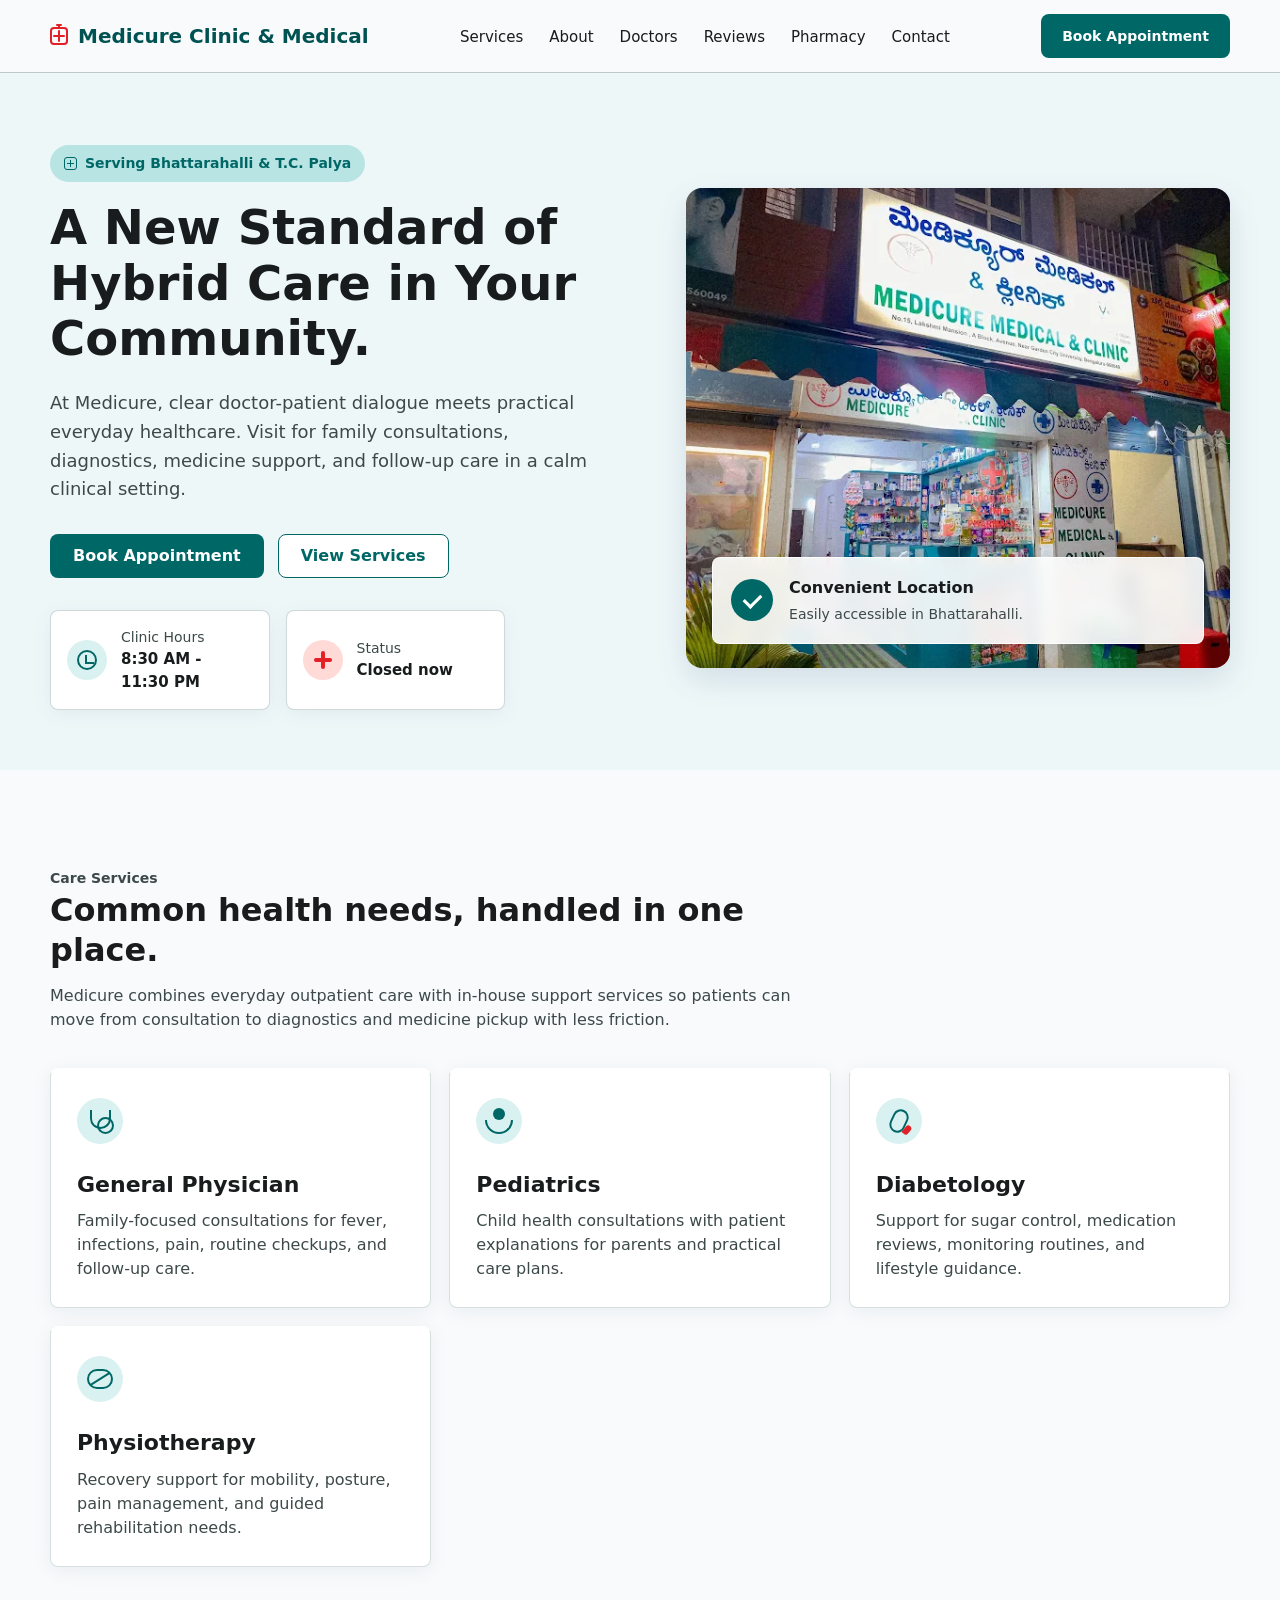
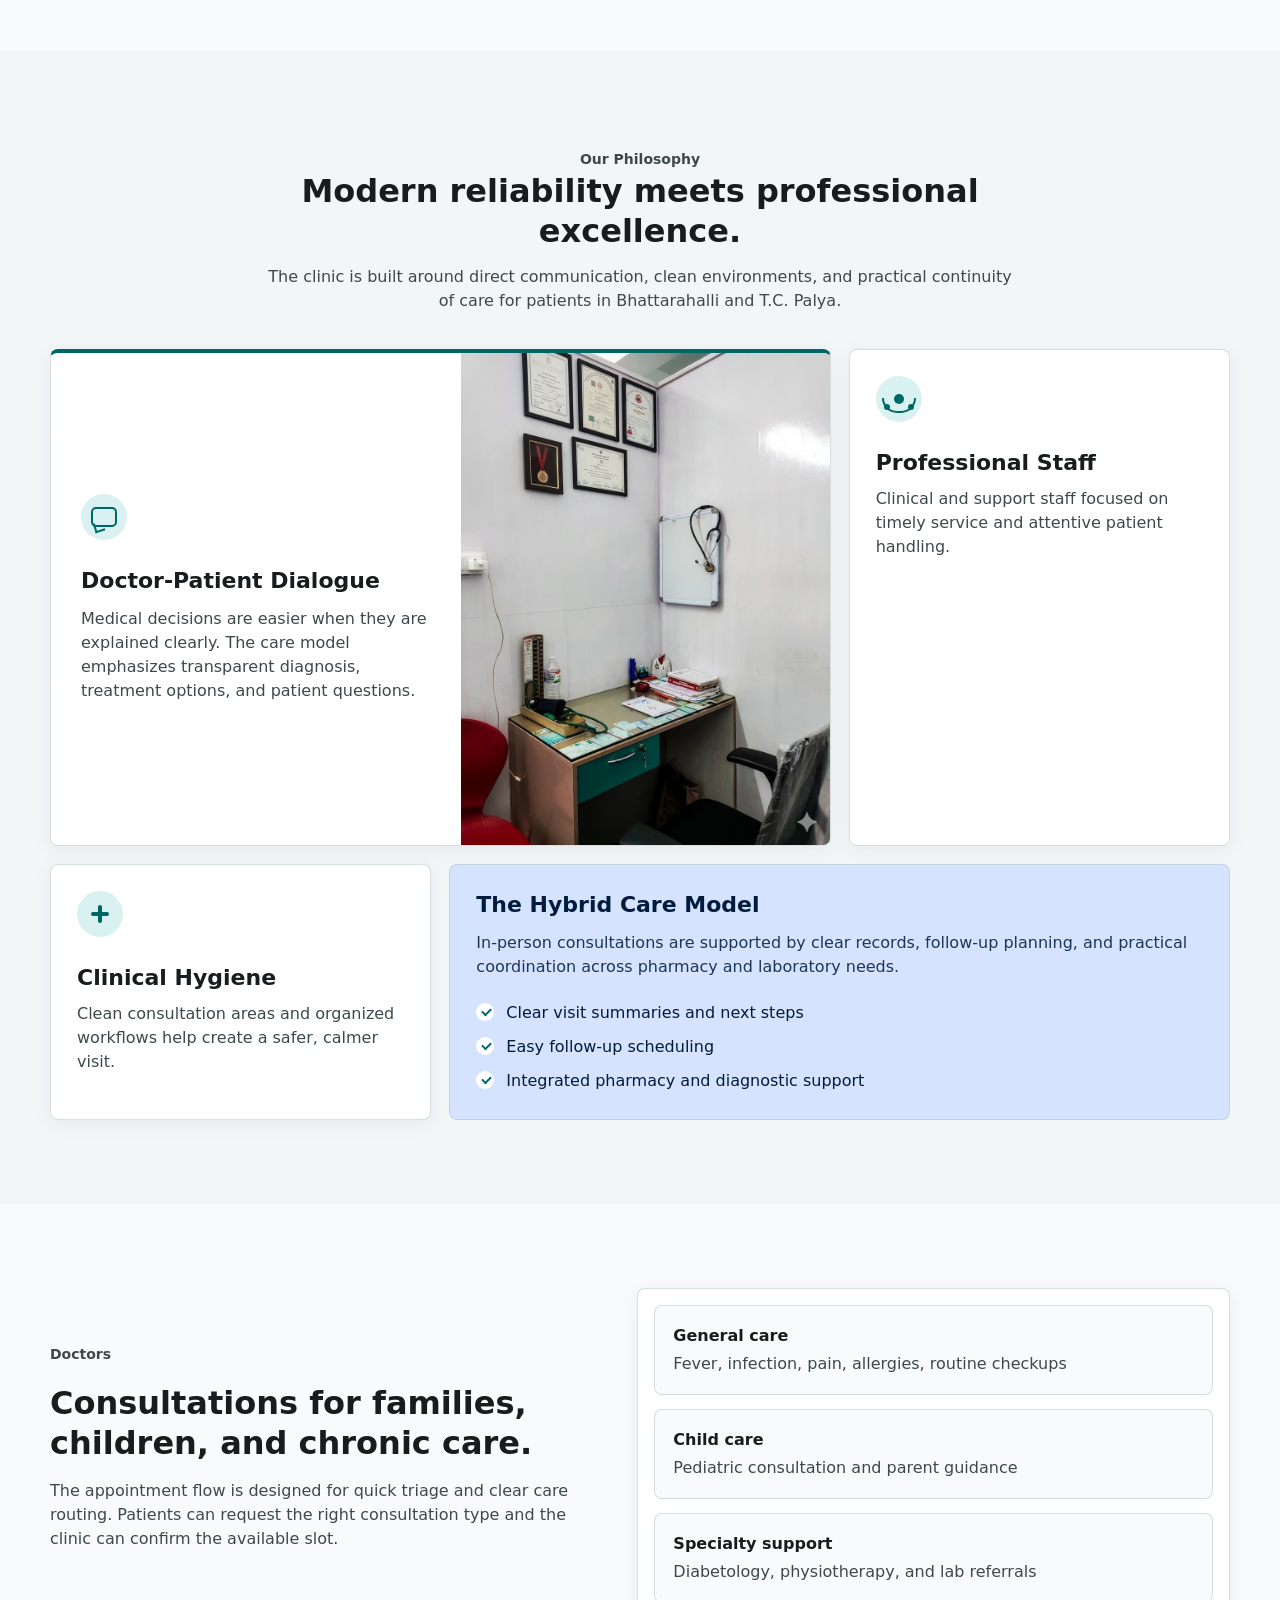
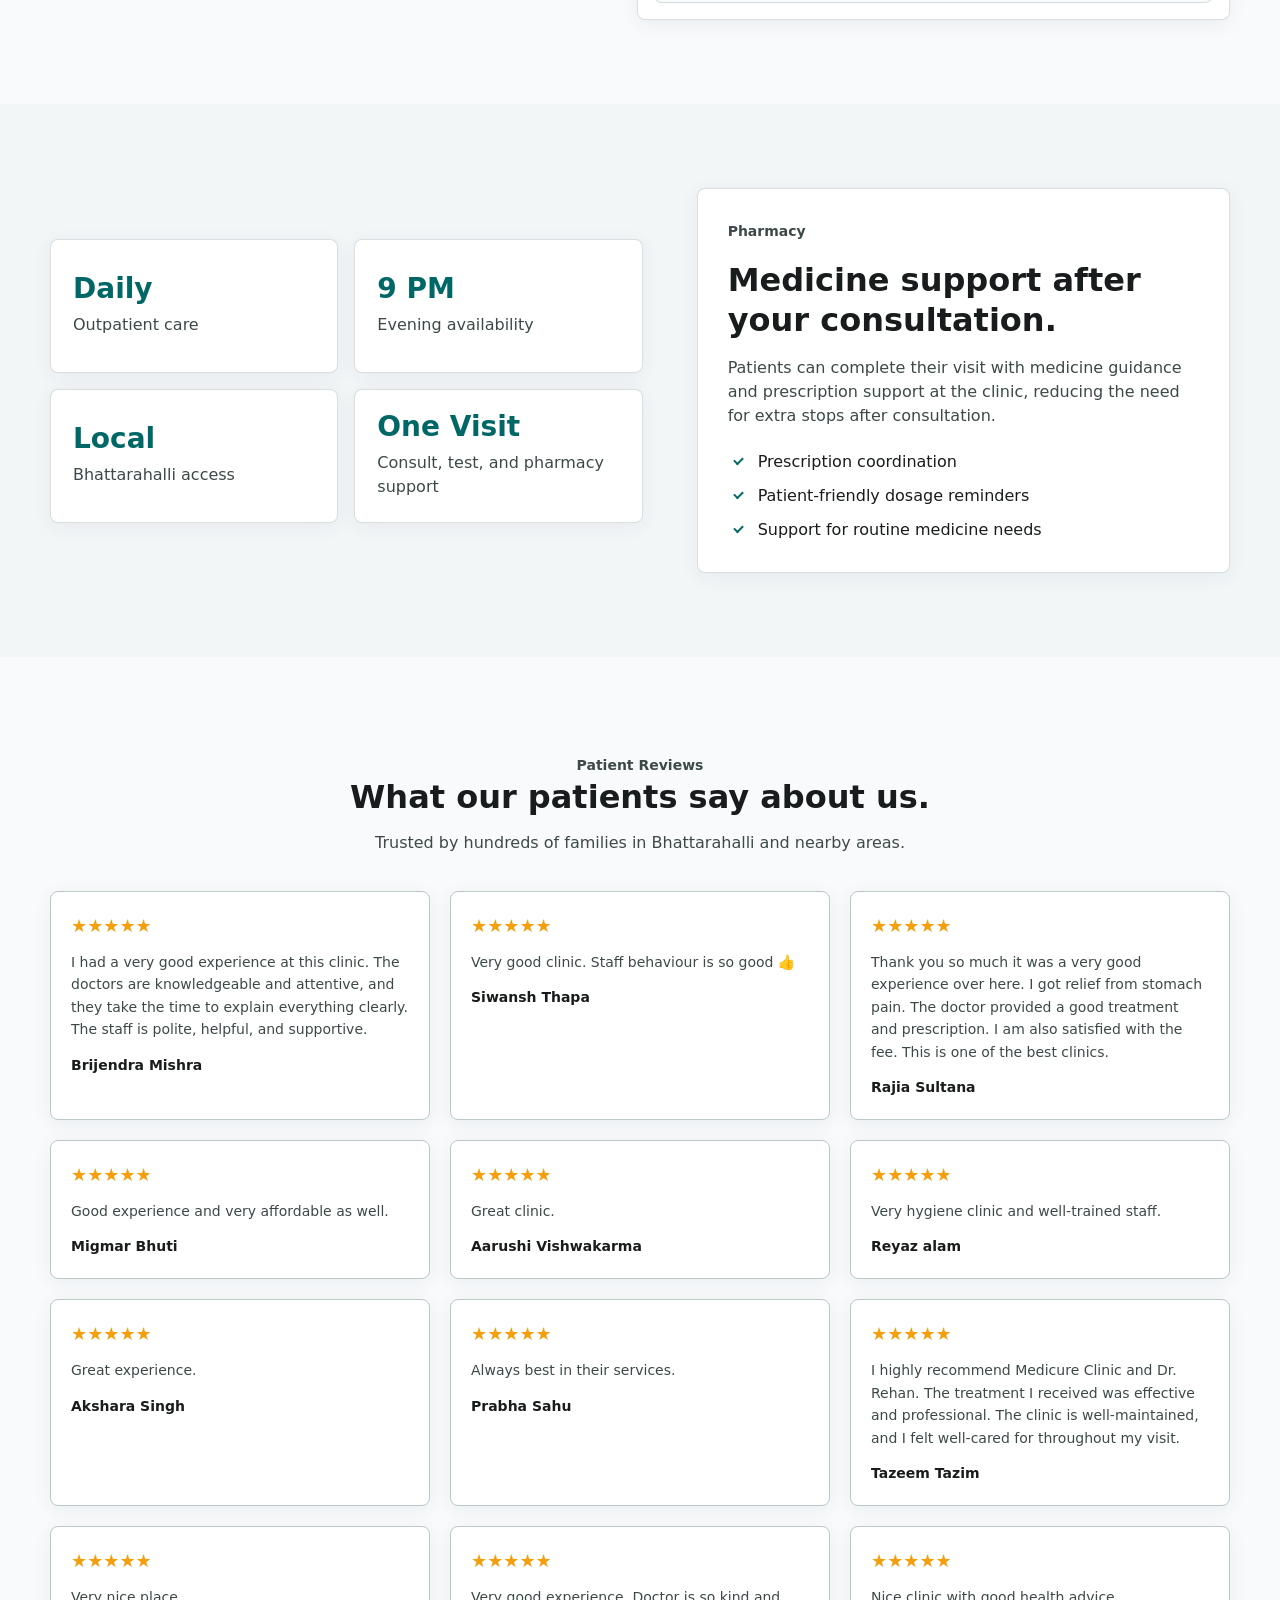
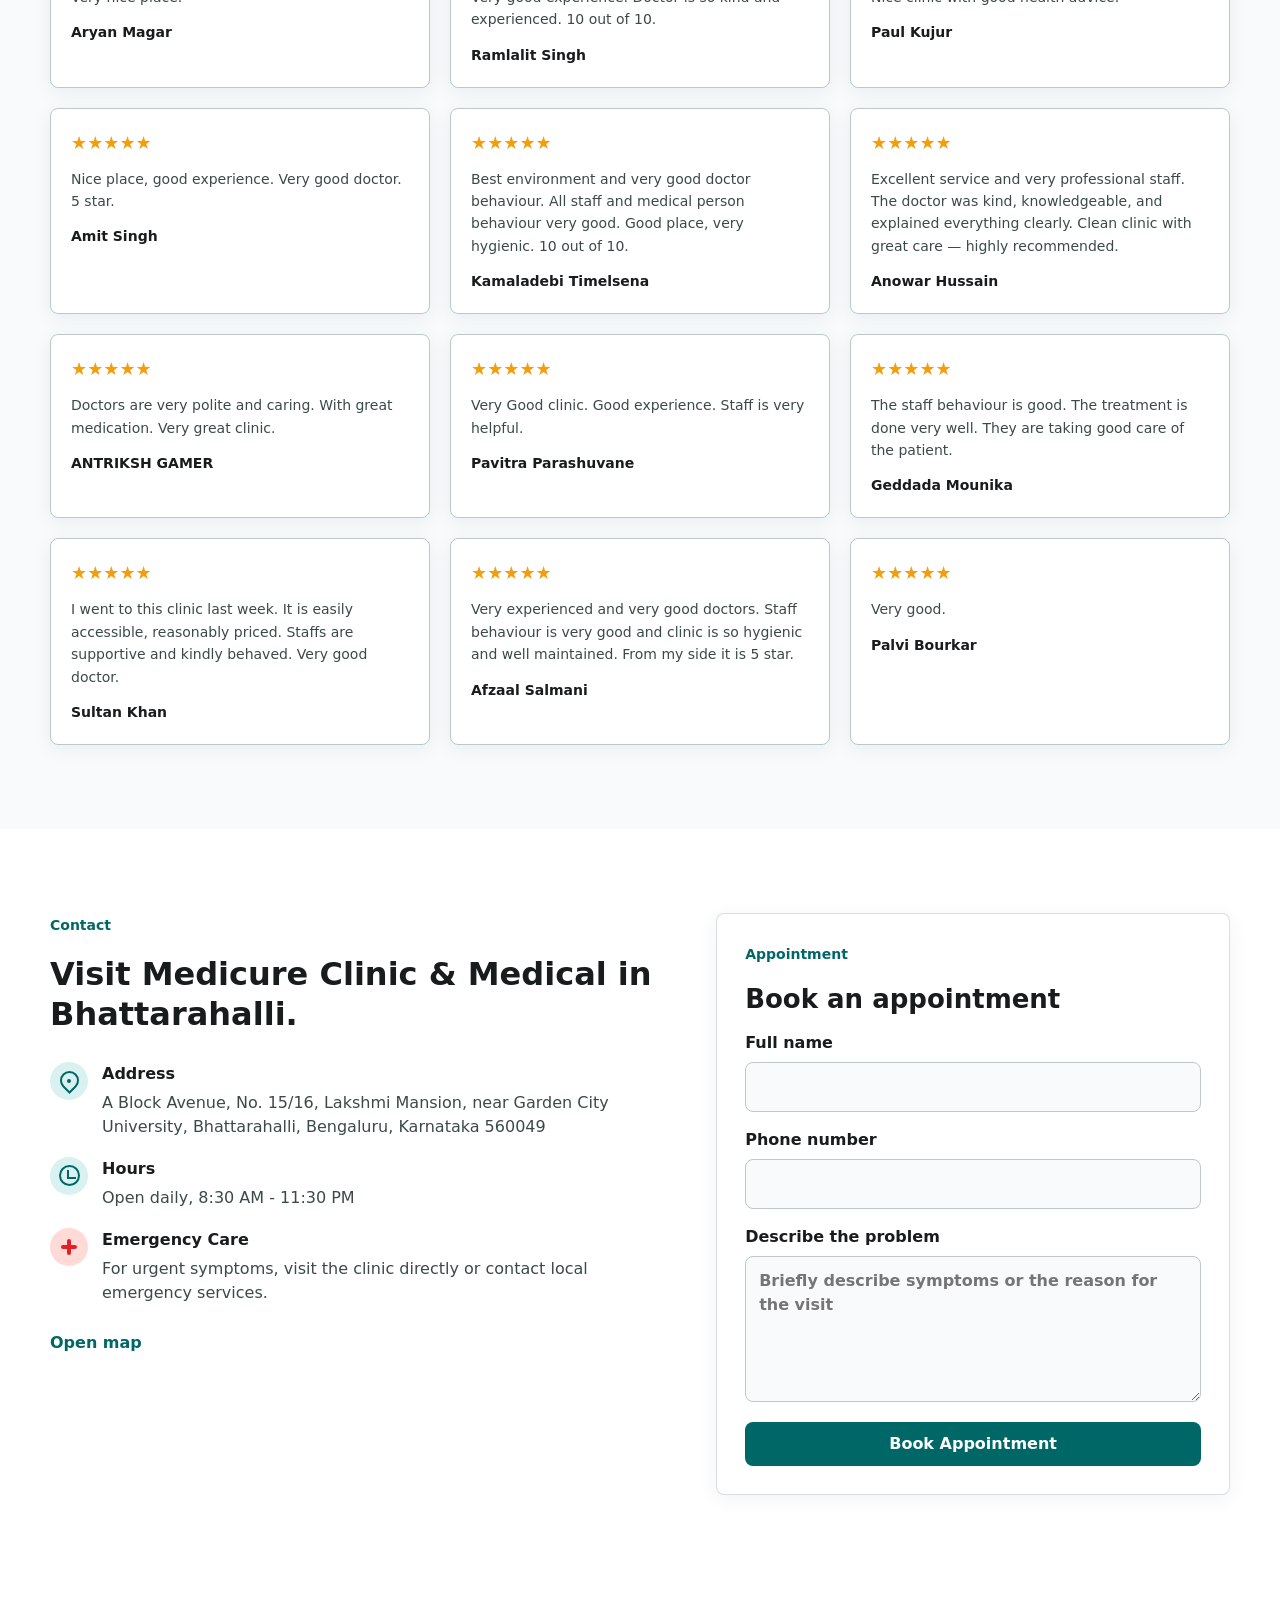
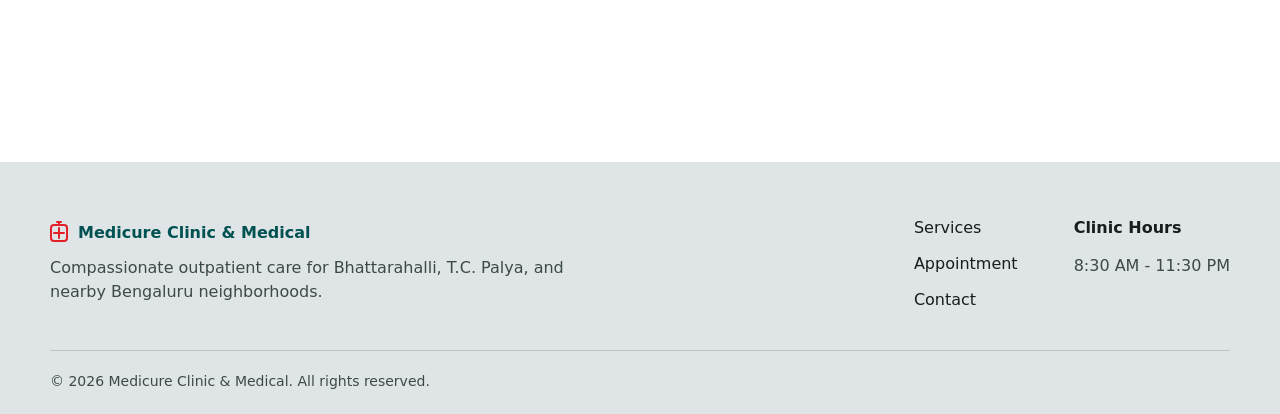
==== index.html @ b2da5efb "Remove Laboratory service and Lab section" ====
<!doctype html>
<html lang="en">
  <head>
    <meta charset="utf-8">
    <meta name="viewport" content="width=device-width, initial-scale=1">
    <title>Medicure Clinic & Medical | Bhattarahalli</title>
    <meta
      name="description"
      content="Medicure Clinic & Medical provides general consultations, pediatric care, diabetology, physiotherapy, laboratory services, and pharmacy support in Bhattarahalli, Bengaluru."
    >
    <meta name="robots" content="index, follow">
    <meta name="geo.region" content="IN-KA">
    <meta name="geo.placename" content="Bhattarahalli, Bengaluru">
    <meta property="og:title" content="Medicure Clinic & Medical">
    <meta property="og:description" content="Patient-first clinical care for Bhattarahalli and T.C. Palya.">
    <meta property="og:type" content="website">
    <meta property="og:image" content="assets/Outsidenight.webp">
    <link rel="icon" href="assets/favicon.svg" type="image/svg+xml">
    <link rel="stylesheet" href="styles.css">
    <script type="application/ld+json">
      {
        "@context": "https://schema.org",
        "@type": "MedicalClinic",
        "name": "Medicure Clinic & Medical",
        "image": "assets/Outsidenight.webp",
        "telephone": "+917977277478",
        "address": {
          "@type": "PostalAddress",
          "streetAddress": "A Block Avenue, No. 15/16, Lakshmi Mansion, near Garden City University, Bhattarahalli",
          "addressLocality": "Bengaluru",
          "addressRegion": "Karnataka",
          "postalCode": "560049",
          "addressCountry": "IN"
        },
        "areaServed": [
          "Bhattarahalli",
          "T.C. Palya",
          "Bengaluru"
        ],
        "openingHours": "Mo-Su 08:30-23:30",
        "medicalSpecialty": [
          "PrimaryCare",
          "Pediatrics",
          "Physiotherapy",
          "Pathology"
        ]
      }
    </script>
  </head>
  <body>
    <header class="site-header">
      <a class="skip-link" href="#main">Skip to content</a>
      <div class="header-inner">
        <a class="brand" href="#top" aria-label="Medicure Clinic & Medical home">
          <span class="brand-mark" aria-hidden="true">
            <span></span>
          </span>
          <span>Medicure Clinic &amp; Medical</span>
        </a>

        <button class="menu-button" type="button" aria-expanded="false" aria-controls="site-nav">
          <span class="menu-icon" aria-hidden="true"></span>
          <span class="visually-hidden">Open menu</span>
        </button>

        <nav class="site-nav" id="site-nav" aria-label="Primary navigation">
          <a href="#services">Services</a>
          <a href="#about">About</a>
          <a href="#doctors">Doctors</a>
          <a href="#reviews">Reviews</a>
          <a href="#pharmacy">Pharmacy</a>
          <a href="#contact">Contact</a>
        </nav>

        <a class="header-cta" href="#appointment">Book Appointment</a>
      </div>
    </header>

    <main id="main">
      <section class="hero section-band" id="top">
        <div class="container hero-grid">
          <div class="hero-copy">
            <p class="eyebrow">
              <span class="eyebrow-icon" aria-hidden="true"></span>
              Serving Bhattarahalli &amp; T.C. Palya
            </p>
            <h1>A New Standard of Hybrid Care in Your Community.</h1>
            <p class="hero-text">
              At Medicure, clear doctor-patient dialogue meets practical everyday healthcare.
              Visit for family consultations, diagnostics, medicine support, and follow-up care
              in a calm clinical setting.
            </p>
            <div class="hero-actions">
              <a class="button button-primary" href="#appointment">Book Appointment</a>
              <a class="button button-secondary" href="#services">View Services</a>
            </div>
            <div class="quick-facts" aria-label="Clinic quick information">
              <article class="quick-card">
                <span class="quick-icon clock" aria-hidden="true"></span>
                <div>
                  <p>Clinic Hours</p>
                  <strong>8:30 AM - 11:30 PM</strong>
                </div>
              </article>
              <article class="quick-card">
                <span class="quick-icon status" aria-hidden="true"></span>
                <div>
                  <p>Status</p>
                  <strong class="status-text" data-status-text>Open daily</strong>
                </div>
              </article>
            </div>
          </div>

          <div class="hero-media">
            <img src="assets/Outsidenight.webp" alt="Medicure Clinic exterior at night">
            <div class="media-note">
              <span class="verified-icon" aria-hidden="true"></span>
              <div>
                <strong>Convenient Location</strong>
                <p>Easily accessible in Bhattarahalli.</p>
              </div>
            </div>
          </div>
        </div>
      </section>

      <section class="section" id="services">
        <div class="container">
          <div class="section-heading">
            <p class="section-kicker">Care Services</p>
            <h2>Common health needs, handled in one place.</h2>
            <p>
              Medicure combines everyday outpatient care with in-house support services so patients
              can move from consultation to diagnostics and medicine pickup with less friction.
            </p>
          </div>

          <div class="service-grid">
            <article class="service-card">
              <span class="service-icon stethoscope" aria-hidden="true"></span>
              <h3>General Physician</h3>
              <p>Family-focused consultations for fever, infections, pain, routine checkups, and follow-up care.</p>
            </article>
            <article class="service-card">
              <span class="service-icon child" aria-hidden="true"></span>
              <h3>Pediatrics</h3>
              <p>Child health consultations with patient explanations for parents and practical care plans.</p>
            </article>
            <article class="service-card">
              <span class="service-icon glucose" aria-hidden="true"></span>
              <h3>Diabetology</h3>
              <p>Support for sugar control, medication reviews, monitoring routines, and lifestyle guidance.</p>
            </article>
            
            <article class="service-card">
              <span class="service-icon physiotherapy" aria-hidden="true"></span>
              <h3>Physiotherapy</h3>
              <p>Recovery support for mobility, posture, pain management, and guided rehabilitation needs.</p>
            </article>
          </div>
        </div>
      </section>

      <section class="section muted" id="about">
        <div class="container">
          <div class="section-heading centered">
            <p class="section-kicker">Our Philosophy</p>
            <h2>Modern reliability meets professional excellence.</h2>
            <p>
              The clinic is built around direct communication, clean environments, and practical
              continuity of care for patients in Bhattarahalli and T.C. Palya.
            </p>
          </div>

          <div class="philosophy-grid">
            <article class="dialogue-card">
              <div class="dialogue-copy">
                <span class="service-icon dialogue" aria-hidden="true"></span>
                <h3>Doctor-Patient Dialogue</h3>
                <p>
                  Medical decisions are easier when they are explained clearly. The care model
                  emphasizes transparent diagnosis, treatment options, and patient questions.
                </p>
              </div>
              <img src="assets/new1.png" alt="Medicure Clinic interior">
            </article>

            <article class="care-card">
              <span class="service-icon team" aria-hidden="true"></span>
              <h3>Professional Staff</h3>
              <p>Clinical and support staff focused on timely service and attentive patient handling.</p>
            </article>

            <article class="care-card">
              <span class="service-icon hygiene" aria-hidden="true"></span>
              <h3>Clinical Hygiene</h3>
              <p>Clean consultation areas and organized workflows help create a safer, calmer visit.</p>
            </article>

            <article class="hybrid-card">
              <h3>The Hybrid Care Model</h3>
              <p>
                In-person consultations are supported by clear records, follow-up planning, and
                practical coordination across pharmacy and laboratory needs.
              </p>
              <ul class="check-list">
                <li>Clear visit summaries and next steps</li>
                <li>Easy follow-up scheduling</li>
                <li>Integrated pharmacy and diagnostic support</li>
              </ul>
            </article>
          </div>
        </div>
      </section>

      <section class="section" id="doctors">
        <div class="container split-layout">
          <div>
            <p class="section-kicker">Doctors</p>
            <h2>Consultations for families, children, and chronic care.</h2>
            <p>
              The appointment flow is designed for quick triage and clear care routing. Patients can
              request the right consultation type and the clinic can confirm the available slot.
            </p>
          </div>
          <div class="doctor-panel">
            <article>
              <strong>General care</strong>
              <span>Fever, infection, pain, allergies, routine checkups</span>
            </article>
            <article>
              <strong>Child care</strong>
              <span>Pediatric consultation and parent guidance</span>
            </article>
            <article>
              <strong>Specialty support</strong>
              <span>Diabetology, physiotherapy, and lab referrals</span>
            </article>
          </div>
        </div>
      </section>

      <section class="section muted" id="pharmacy">
        <div class="container split-layout reverse">
          <div class="feature-panel">
            <p class="section-kicker">Pharmacy</p>
            <h2>Medicine support after your consultation.</h2>
            <p>
              Patients can complete their visit with medicine guidance and prescription support at
              the clinic, reducing the need for extra stops after consultation.
            </p>
            <ul class="check-list">
              <li>Prescription coordination</li>
              <li>Patient-friendly dosage reminders</li>
              <li>Support for routine medicine needs</li>
            </ul>
          </div>
          <div class="metric-grid" aria-label="Clinic highlights">
            <article>
              <strong>Daily</strong>
              <span>Outpatient care</span>
            </article>
            <article>
              <strong>9 PM</strong>
              <span>Evening availability</span>
            </article>
            <article>
              <strong>Local</strong>
              <span>Bhattarahalli access</span>
            </article>
            <article>
              <strong>One Visit</strong>
              <span>Consult, test, and pharmacy support</span>
            </article>
          </div>
        </div>
      </section>

      <section class="section" id="reviews">
        <div class="container">
          <div class="section-heading centered">
            <p class="section-kicker">Patient Reviews</p>
            <h2>What our patients say about us.</h2>
            <p>Trusted by hundreds of families in Bhattarahalli and nearby areas.</p>
          </div>
          <div class="reviews-grid">
            <article class="review-card">
              <div class="review-stars">★★★★★</div>
              <p class="review-text">I had a very good experience at this clinic. The doctors are knowledgeable and attentive, and they take the time to explain everything clearly. The staff is polite, helpful, and supportive.</p>
              <strong class="review-author">Brijendra Mishra</strong>
            </article>
            <article class="review-card">
              <div class="review-stars">★★★★★</div>
              <p class="review-text">Very good clinic. Staff behaviour is so good 👍</p>
              <strong class="review-author">Siwansh Thapa</strong>
            </article>
            <article class="review-card">
              <div class="review-stars">★★★★★</div>
              <p class="review-text">Thank you so much it was a very good experience over here. I got relief from stomach pain. The doctor provided a good treatment and prescription. I am also satisfied with the fee. This is one of the best clinics.</p>
              <strong class="review-author">Rajia Sultana</strong>
            </article>
            <article class="review-card">
              <div class="review-stars">★★★★★</div>
              <p class="review-text">Good experience and very affordable as well.</p>
              <strong class="review-author">Migmar Bhuti</strong>
            </article>
            <article class="review-card">
              <div class="review-stars">★★★★★</div>
              <p class="review-text">Great clinic.</p>
              <strong class="review-author">Aarushi Vishwakarma</strong>
            </article>
            <article class="review-card">
              <div class="review-stars">★★★★★</div>
              <p class="review-text">Very hygiene clinic and well-trained staff.</p>
              <strong class="review-author">Reyaz alam</strong>
            </article>
            <article class="review-card">
              <div class="review-stars">★★★★★</div>
              <p class="review-text">Great experience.</p>
              <strong class="review-author">Akshara Singh</strong>
            </article>
            <article class="review-card">
              <div class="review-stars">★★★★★</div>
              <p class="review-text">Always best in their services.</p>
              <strong class="review-author">Prabha Sahu</strong>
            </article>
            <article class="review-card">
              <div class="review-stars">★★★★★</div>
              <p class="review-text">I highly recommend Medicure Clinic and Dr. Rehan. The treatment I received was effective and professional. The clinic is well-maintained, and I felt well-cared for throughout my visit.</p>
              <strong class="review-author">Tazeem Tazim</strong>
            </article>
            <article class="review-card">
              <div class="review-stars">★★★★★</div>
              <p class="review-text">Very nice place.</p>
              <strong class="review-author">Aryan Magar</strong>
            </article>
            <article class="review-card">
              <div class="review-stars">★★★★★</div>
              <p class="review-text">Very good experience. Doctor is so kind and experienced. 10 out of 10.</p>
              <strong class="review-author">Ramlalit Singh</strong>
            </article>
            <article class="review-card">
              <div class="review-stars">★★★★★</div>
              <p class="review-text">Nice clinic with good health advice.</p>
              <strong class="review-author">Paul Kujur</strong>
            </article>
            <article class="review-card">
              <div class="review-stars">★★★★★</div>
              <p class="review-text">Nice place, good experience. Very good doctor. 5 star.</p>
              <strong class="review-author">Amit Singh</strong>
            </article>
            <article class="review-card">
              <div class="review-stars">★★★★★</div>
              <p class="review-text">Best environment and very good doctor behaviour. All staff and medical person behaviour very good. Good place, very hygienic. 10 out of 10.</p>
              <strong class="review-author">Kamaladebi Timelsena</strong>
            </article>
            <article class="review-card">
              <div class="review-stars">★★★★★</div>
              <p class="review-text">Excellent service and very professional staff. The doctor was kind, knowledgeable, and explained everything clearly. Clean clinic with great care — highly recommended.</p>
              <strong class="review-author">Anowar Hussain</strong>
            </article>
            <article class="review-card">
              <div class="review-stars">★★★★★</div>
              <p class="review-text">Doctors are very polite and caring. With great medication. Very great clinic.</p>
              <strong class="review-author">ANTRIKSH GAMER</strong>
            </article>
            <article class="review-card">
              <div class="review-stars">★★★★★</div>
              <p class="review-text">Very Good clinic. Good experience. Staff is very helpful.</p>
              <strong class="review-author">Pavitra Parashuvane</strong>
            </article>
            <article class="review-card">
              <div class="review-stars">★★★★★</div>
              <p class="review-text">The staff behaviour is good. The treatment is done very well. They are taking good care of the patient.</p>
              <strong class="review-author">Geddada Mounika</strong>
            </article>
            <article class="review-card">
              <div class="review-stars">★★★★★</div>
              <p class="review-text">I went to this clinic last week. It is easily accessible, reasonably priced. Staffs are supportive and kindly behaved. Very good doctor.</p>
              <strong class="review-author">Sultan Khan</strong>
            </article>
            <article class="review-card">
              <div class="review-stars">★★★★★</div>
              <p class="review-text">Very experienced and very good doctors. Staff behaviour is very good and clinic is so hygienic and well maintained. From my side it is 5 star.</p>
              <strong class="review-author">Afzaal Salmani</strong>
            </article>
            <article class="review-card">
              <div class="review-stars">★★★★★</div>
              <p class="review-text">Very good.</p>
              <strong class="review-author">Palvi Bourkar</strong>
            </article>
          </div>
        </div>
      </section>

      <section class="section contact-section" id="contact">
        <div class="container contact-grid">
          <div>
            <p class="section-kicker">Contact</p>
            <h2>Visit Medicure Clinic &amp; Medical in Bhattarahalli.</h2>
            <div class="contact-list">
              <article>
                <span class="contact-icon pin" aria-hidden="true"></span>
                <div>
                  <strong>Address</strong>
                  <p>A Block Avenue, No. 15/16, Lakshmi Mansion, near Garden City University, Bhattarahalli, Bengaluru, Karnataka 560049</p>
                </div>
              </article>
              <article>
                <span class="contact-icon clock" aria-hidden="true"></span>
                <div>
                  <strong>Hours</strong>
                  <p>Open daily, 8:30 AM - 11:30 PM</p>
                </div>
              </article>
              <article>
                <span class="contact-icon cross" aria-hidden="true"></span>
                <div>
                  <strong>Emergency Care</strong>
                  <p>For urgent symptoms, visit the clinic directly or contact local emergency services.</p>
                </div>
              </article>
            </div>
            <a
              class="map-link"
              href="https://www.google.com/maps/dir//Medicure+Clinic+%26+Medical,+A,+block+Avenue,+No+15%2F16+Lakshmi+mansion,+near+GARDEN+CITY+UNIVERSITY,+Bhattarahalli,+Bengaluru,+Karnataka+560049/@13.0066826,77.7108679,15z/data=!4m8!4m7!1m0!1m5!1m1!1s0x3bae1110c1aab43f:0xd68bac86f4b4e414!2m2!1d77.7061699!2d13.0234782?entry=ttu&g_ep=EgoyMDI2MDUwNi4wIKXMDSoASAFQAw%3D%3D"
              target="_blank"
              rel="noreferrer"
            >Open map</a>
            <iframe 
              src="https://www.google.com/maps/embed?pb=!1m18!1m12!1m3!1d3888.8!2d77.7061699!3d13.0234782!2m3!1f0!2f0!3f0!3m2!1i1024!2i768!4f13.1!3m3!1m2!1s0x3bae1110c1aab43f%3A0xd68bac86f4b4e414!2sMedicure%20Clinic%20%26%20Medical!5e0!3m2!1sen!2sin!4v1700000000000!5m2!1sen!2sin"
              width="100%" 
              height="300" 
              style="border:0; border-radius: 8px; margin-top: 1rem;" 
              allowfullscreen="" 
              loading="lazy" 
              referrerpolicy="no-referrer-when-downgrade">
            </iframe>
          </div>

          <form class="appointment-form" id="appointment" data-whatsapp-form>
            <div class="form-heading">
              <p class="section-kicker">Appointment</p>
              <h2>Book an appointment</h2>
            </div>
            <label>
              Full name
              <input type="text" name="name" autocomplete="name" required>
            </label>
            <label>
              Phone number
              <input type="tel" name="phone" autocomplete="tel" required>
            </label>
            <label>
              Describe the problem
              <textarea name="problem" rows="5" placeholder="Briefly describe symptoms or the reason for the visit" required></textarea>
            </label>
            <button class="button button-primary form-button" type="submit">Book Appointment</button>
          </form>
        </div>
      </section>
    </main>

    <footer class="site-footer">
      <div class="container footer-grid">
        <div>
          <a class="brand footer-brand" href="#top">
            <span class="brand-mark" aria-hidden="true">
              <span></span>
            </span>
            <span>Medicure Clinic &amp; Medical</span>
          </a>
          <p>Compassionate outpatient care for Bhattarahalli, T.C. Palya, and nearby Bengaluru neighborhoods.</p>
        </div>
        <nav aria-label="Footer navigation">
          <a href="#services">Services</a>
          <a href="#appointment">Appointment</a>
          <a href="#contact">Contact</a>
        </nav>
        <div>
          <strong>Clinic Hours</strong>
          <p>8:30 AM - 11:30 PM</p>
        </div>
      </div>
      <div class="container footer-bottom">
        <span>&copy; 2026 Medicure Clinic &amp; Medical. All rights reserved.</span>
      </div>
    </footer>

    <script src="script.js"></script>
  </body>
</html>
---- styles.css ----
:root {
  --surface: #f8fafb;
  --surface-soft: #eef7f8;
  --surface-muted: #edf2f4;
  --card: #ffffff;
  --text: #191c1d;
  --text-muted: #3d4949;
  --primary: #006767;
  --primary-bright: #008282;
  --primary-soft: #d9f1f0;
  --secondary: #1f477b;
  --secondary-soft: #d5e3ff;
  --tertiary: #e32027;
  --tertiary-soft: #ffdad6;
  --outline: #bcc9c8;
  --shadow-soft: 0 4px 20px rgba(0, 51, 102, 0.06);
  --shadow-active: 0 12px 32px rgba(0, 51, 102, 0.12);
  --radius: 8px;
  --radius-large: 16px;
  --container: 1180px;
}

* {
  box-sizing: border-box;
}

html {
  scroll-behavior: smooth;
}

body {
  margin: 0;
  background: var(--surface);
  color: var(--text);
  font-family: Inter, ui-sans-serif, system-ui, -apple-system, BlinkMacSystemFont, "Segoe UI", sans-serif;
  font-size: 16px;
  line-height: 1.5;
  letter-spacing: 0;
}

img {
  display: block;
  max-width: 100%;
}

a {
  color: inherit;
  text-decoration: none;
}

button,
input,
select,
textarea {
  font: inherit;
}

.visually-hidden,
.hidden-field {
  position: absolute;
  width: 1px;
  height: 1px;
  padding: 0;
  margin: -1px;
  overflow: hidden;
  clip: rect(0, 0, 0, 0);
  white-space: nowrap;
  border: 0;
}

.skip-link {
  position: absolute;
  left: 16px;
  top: -80px;
  z-index: 100;
  background: var(--primary);
  color: white;
  padding: 10px 14px;
  border-radius: var(--radius);
}

.skip-link:focus {
  top: 16px;
}

.site-header {
  position: sticky;
  top: 0;
  z-index: 50;
  background: rgba(248, 250, 251, 0.96);
  border-bottom: 1px solid var(--outline);
  backdrop-filter: blur(12px);
}

.header-inner {
  width: min(100% - 32px, var(--container));
  min-height: 72px;
  margin: 0 auto;
  display: grid;
  grid-template-columns: auto 1fr auto;
  align-items: center;
  gap: 24px;
}

.brand {
  display: inline-flex;
  align-items: center;
  gap: 10px;
  color: #005252;
  font-size: 20px;
  font-weight: 800;
  line-height: 1.15;
}

.brand-mark {
  position: relative;
  display: inline-grid;
  place-items: center;
  width: 18px;
  height: 18px;
  border: 2px solid var(--tertiary);
  border-radius: 4px;
  flex: 0 0 auto;
}

.brand-mark::before,
.brand-mark::after,
.brand-mark span::before,
.brand-mark span::after {
  content: "";
  position: absolute;
  background: var(--tertiary);
  border-radius: 2px;
}

.brand-mark::before {
  width: 2px;
  height: 12px;
}

.brand-mark::after {
  width: 12px;
  height: 2px;
}

.brand-mark span::before {
  width: 6px;
  height: 2px;
  top: -5px;
  left: 4px;
}

.brand-mark span::after {
  width: 2px;
  height: 5px;
  top: -5px;
  left: 6px;
}

.site-nav {
  display: flex;
  align-items: center;
  justify-content: center;
  gap: 26px;
  color: var(--text);
  font-size: 15px;
}

.site-nav a {
  position: relative;
  padding: 26px 0 23px;
  color: var(--text);
}

.site-nav a:hover,
.site-nav a:focus-visible {
  color: var(--primary);
}

.site-nav a::after {
  content: "";
  position: absolute;
  left: 0;
  right: 0;
  bottom: 18px;
  height: 2px;
  background: var(--primary);
  transform: scaleX(0);
  transform-origin: center;
  transition: transform 160ms ease;
}

.site-nav a:hover::after,
.site-nav a:focus-visible::after {
  transform: scaleX(1);
}

.header-cta,
.button {
  display: inline-flex;
  align-items: center;
  justify-content: center;
  min-height: 44px;
  border-radius: var(--radius);
  font-weight: 700;
  line-height: 1;
  border: 1px solid transparent;
  cursor: pointer;
  transition: transform 160ms ease, background 160ms ease, border-color 160ms ease;
}

.header-cta {
  background: var(--primary);
  color: white;
  padding: 0 20px;
  font-size: 14px;
}

.button {
  padding: 0 22px;
}

.header-cta:hover,
.button:hover {
  transform: translateY(-1px);
}

.button-primary {
  background: var(--primary);
  color: white;
}

.button-primary:hover,
.header-cta:hover {
  background: #005252;
}

.button-secondary {
  background: white;
  color: var(--primary);
  border-color: var(--primary);
}

.menu-button {
  display: none;
  width: 44px;
  height: 44px;
  border: 1px solid var(--outline);
  border-radius: var(--radius);
  background: white;
  justify-self: end;
}

.menu-icon,
.menu-icon::before,
.menu-icon::after {
  display: block;
  width: 18px;
  height: 2px;
  background: var(--text);
  border-radius: 999px;
  margin: 0 auto;
  position: relative;
}

.menu-icon::before,
.menu-icon::after {
  content: "";
  position: absolute;
  left: 0;
}

.menu-icon::before {
  top: -6px;
}

.menu-icon::after {
  top: 6px;
}

.container {
  width: min(100% - 32px, var(--container));
  margin: 0 auto;
}

.section {
  padding: 84px 0;
}

.section-band {
  background: var(--surface-soft);
}

.muted {
  background: #f3f6f7;
}

.hero {
  padding: 72px 0 60px;
  overflow: hidden;
}

.hero-grid {
  display: grid;
  grid-template-columns: minmax(0, 1.02fr) minmax(360px, 0.98fr);
  gap: 70px;
  align-items: center;
}

.hero-copy {
  max-width: 650px;
}

.eyebrow,
.section-kicker {
  display: inline-flex;
  align-items: center;
  gap: 8px;
  margin: 0 0 18px;
  color: var(--primary);
  font-size: 14px;
  font-weight: 700;
  letter-spacing: 0;
}

.eyebrow {
  background: #b8e4e3;
  padding: 8px 14px;
  border-radius: 999px;
}

.eyebrow-icon,
.quick-icon,
.verified-icon,
.service-icon,
.contact-icon {
  position: relative;
  display: inline-grid;
  place-items: center;
  flex: 0 0 auto;
}

.eyebrow-icon {
  width: 13px;
  height: 13px;
  border: 1px solid var(--primary);
  border-radius: 3px;
}

.eyebrow-icon::before,
.eyebrow-icon::after {
  content: "";
  position: absolute;
  background: var(--primary);
}

.eyebrow-icon::before {
  width: 7px;
  height: 1px;
}

.eyebrow-icon::after {
  width: 1px;
  height: 7px;
}

h1,
h2,
h3,
p {
  letter-spacing: 0;
}

h1 {
  max-width: 720px;
  margin: 0;
  font-size: 48px;
  line-height: 1.16;
  font-weight: 800;
}

h2 {
  margin: 0;
  font-size: 32px;
  line-height: 1.25;
  font-weight: 800;
}

h3 {
  margin: 0;
  font-size: 22px;
  line-height: 1.28;
  font-weight: 800;
}

.hero-text,
.section-heading p,
.split-layout p,
.feature-panel p,
.lab-banner p,
.contact-list p,
.site-footer p {
  color: var(--text-muted);
}

.hero-text {
  max-width: 600px;
  margin: 22px 0 0;
  font-size: 18px;
  line-height: 1.6;
}

.hero-actions {
  display: flex;
  flex-wrap: wrap;
  gap: 14px;
  margin-top: 30px;
}

.quick-facts {
  display: grid;
  grid-template-columns: repeat(2, minmax(0, 1fr));
  gap: 16px;
  max-width: 455px;
  margin-top: 32px;
}

.quick-card {
  display: flex;
  align-items: center;
  gap: 14px;
  min-height: 76px;
  background: var(--card);
  border: 1px solid rgba(188, 201, 200, 0.7);
  border-radius: var(--radius);
  box-shadow: var(--shadow-soft);
  padding: 16px;
}

.quick-card p {
  margin: 0;
  color: var(--text-muted);
  font-size: 14px;
}

.quick-card strong {
  display: block;
  color: var(--text);
  font-size: 15px;
}

.quick-icon {
  width: 40px;
  height: 40px;
  border-radius: 50%;
  background: var(--primary-soft);
}

.quick-icon.clock::before {
  content: "";
  width: 16px;
  height: 16px;
  border: 2px solid var(--primary);
  border-radius: 50%;
}

.quick-icon.clock::after {
  content: "";
  position: absolute;
  width: 7px;
  height: 7px;
  border-left: 2px solid var(--primary);
  border-bottom: 2px solid var(--primary);
  transform: translate(2px, -1px);
}

.quick-icon.status {
  background: var(--tertiary-soft);
}

.quick-icon.status::before,
.quick-icon.status::after {
  content: "";
  position: absolute;
  background: var(--tertiary);
  border-radius: 2px;
}

.quick-icon.status::before {
  width: 18px;
  height: 4px;
}

.quick-icon.status::after {
  width: 4px;
  height: 18px;
}

.quick-icon.status.is-open {
  background: var(--primary-soft);
}

.quick-icon.status.is-open::before,
.quick-icon.status.is-open::after {
  background: var(--primary);
}

.hero-media {
  position: relative;
  min-height: 480px;
  border-radius: var(--radius-large);
  overflow: hidden;
  box-shadow: var(--shadow-active);
  background: var(--surface-muted);
}

.hero-media img {
  width: 100%;
  height: 100%;
  min-height: 480px;
  object-fit: cover;
}

.media-note {
  position: absolute;
  left: 26px;
  right: 26px;
  bottom: 24px;
  display: flex;
  align-items: center;
  gap: 16px;
  background: rgba(255, 255, 255, 0.9);
  border: 1px solid rgba(255, 255, 255, 0.85);
  border-radius: var(--radius);
  padding: 18px;
  box-shadow: var(--shadow-soft);
  backdrop-filter: blur(8px);
}

.media-note strong {
  display: block;
}

.media-note p {
  margin: 4px 0 0;
  color: var(--text-muted);
  font-size: 14px;
}

.verified-icon {
  width: 42px;
  height: 42px;
  background: var(--primary);
  border-radius: 50%;
}

.verified-icon::before {
  content: "";
  width: 14px;
  height: 8px;
  border-left: 3px solid white;
  border-bottom: 3px solid white;
  transform: rotate(-45deg) translate(1px, -1px);
}

.section-heading {
  max-width: 760px;
  margin-bottom: 36px;
}

.section-heading.centered {
  margin-left: auto;
  margin-right: auto;
  text-align: center;
}

.section-heading p {
  margin: 14px 0 0;
}

.service-grid {
  display: grid;
  grid-template-columns: repeat(3, minmax(0, 1fr));
  gap: 18px;
}

.service-card,
.care-card,
.hybrid-card,
.doctor-panel,
.feature-panel,
.metric-grid article,
.appointment-form {
  background: var(--card);
  border: 1px solid rgba(188, 201, 200, 0.58);
  border-radius: var(--radius);
  box-shadow: var(--shadow-soft);
}

.service-card,
.care-card,
.hybrid-card {
  padding: 26px;
}

.service-card {
  border-top: 4px solid transparent;
}

.service-card:hover {
  border-top-color: var(--primary);
}

.service-icon {
  width: 46px;
  height: 46px;
  margin-bottom: 20px;
  border-radius: 50%;
  background: var(--primary-soft);
  color: var(--primary);
}

.service-icon::before,
.service-icon::after {
  content: "";
  position: absolute;
}

.stethoscope::before {
  width: 17px;
  height: 17px;
  border: 2px solid currentColor;
  border-top: 0;
  border-radius: 0 0 12px 12px;
  top: 12px;
}

.stethoscope::after {
  width: 13px;
  height: 13px;
  border: 2px solid currentColor;
  border-radius: 50%;
  right: 9px;
  bottom: 10px;
}

.child::before {
  width: 12px;
  height: 12px;
  border-radius: 50%;
  background: currentColor;
  top: 10px;
}

.child::after {
  width: 24px;
  height: 12px;
  border: 2px solid currentColor;
  border-top: 0;
  border-radius: 0 0 16px 16px;
  bottom: 10px;
}

.glucose::before {
  width: 12px;
  height: 20px;
  border: 2px solid currentColor;
  border-radius: 8px;
  transform: rotate(25deg);
}

.glucose::after {
  width: 6px;
  height: 10px;
  border-radius: 8px 8px 8px 0;
  background: var(--tertiary);
  bottom: 9px;
  right: 12px;
  transform: rotate(40deg);
}

.women::before {
  width: 15px;
  height: 15px;
  border: 2px solid currentColor;
  border-radius: 50%;
  top: 9px;
}

.women::after {
  width: 2px;
  height: 17px;
  background: currentColor;
  bottom: 9px;
  box-shadow: -5px 8px 0 -3px currentColor, 5px 8px 0 -3px currentColor;
}

.physiotherapy::before {
  width: 22px;
  height: 16px;
  border: 2px solid currentColor;
  border-radius: 14px;
}

.physiotherapy::after {
  width: 22px;
  height: 2px;
  background: currentColor;
  transform: rotate(-32deg);
}

.lab::before {
  width: 12px;
  height: 22px;
  border: 2px solid currentColor;
  border-top: 0;
  border-radius: 0 0 8px 8px;
}

.lab::after {
  width: 18px;
  height: 2px;
  background: currentColor;
  top: 12px;
}

.dialogue::before {
  width: 22px;
  height: 16px;
  border: 2px solid currentColor;
  border-radius: 5px;
}

.dialogue::after {
  width: 8px;
  height: 8px;
  border-left: 2px solid currentColor;
  border-bottom: 2px solid currentColor;
  transform: translate(-5px, 10px) rotate(-18deg);
}

.team::before {
  width: 10px;
  height: 10px;
  border-radius: 50%;
  background: currentColor;
  box-shadow: -12px 8px 0 -2px currentColor, 12px 8px 0 -2px currentColor;
}

.team::after {
  width: 30px;
  height: 13px;
  border: 2px solid currentColor;
  border-top: 0;
  border-radius: 0 0 18px 18px;
  bottom: 9px;
}

.hygiene::before,
.hygiene::after {
  background: currentColor;
  border-radius: 2px;
}

.hygiene::before {
  width: 18px;
  height: 4px;
}

.hygiene::after {
  width: 4px;
  height: 18px;
}

.service-card h3,
.care-card h3 {
  margin-bottom: 10px;
}

.service-card p,
.care-card p,
.dialogue-card p,
.hybrid-card p {
  color: var(--text-muted);
  margin: 0;
}

.philosophy-grid {
  display: grid;
  grid-template-columns: repeat(3, minmax(0, 1fr));
  gap: 18px;
}

.dialogue-card {
  grid-column: span 2;
  display: grid;
  grid-template-columns: minmax(0, 1fr) minmax(260px, 0.9fr);
  overflow: hidden;
  background: var(--card);
  border: 1px solid rgba(188, 201, 200, 0.58);
  border-top: 4px solid var(--primary);
  border-radius: var(--radius);
  box-shadow: var(--shadow-soft);
}

.dialogue-copy {
  padding: 30px;
  align-self: center;
}

.dialogue-copy h3 {
  margin-bottom: 12px;
}

.dialogue-card img {
  width: 100%;
  height: 100%;
  min-height: 360px;
  object-fit: cover;
}

.hybrid-card {
  grid-column: span 2;
  background: var(--secondary-soft);
  color: #001b3c;
  box-shadow: none;
}

.hybrid-card p {
  color: #1d3558;
  margin-top: 12px;
}

.check-list {
  display: grid;
  gap: 10px;
  padding: 0;
  margin: 22px 0 0;
  list-style: none;
}

.check-list li {
  position: relative;
  padding-left: 30px;
  color: inherit;
}

.check-list li::before {
  content: "";
  position: absolute;
  left: 0;
  top: 2px;
  width: 18px;
  height: 18px;
  background: white;
  border-radius: 50%;
}

.check-list li::after {
  content: "";
  position: absolute;
  left: 6px;
  top: 7px;
  width: 7px;
  height: 4px;
  border-left: 2px solid var(--primary);
  border-bottom: 2px solid var(--primary);
  transform: rotate(-45deg);
}

.split-layout {
  display: grid;
  grid-template-columns: minmax(0, 0.9fr) minmax(360px, 1fr);
  gap: 54px;
  align-items: center;
}

.split-layout.reverse {
  grid-template-columns: minmax(360px, 1fr) minmax(0, 0.9fr);
}

.split-layout.reverse .feature-panel {
  order: 2;
}

.doctor-panel {
  display: grid;
  gap: 14px;
  padding: 16px;
}

.doctor-panel article {
  display: grid;
  gap: 4px;
  padding: 18px;
  background: var(--surface);
  border: 1px solid rgba(188, 201, 200, 0.58);
  border-radius: var(--radius);
}

.doctor-panel span {
  color: var(--text-muted);
}

.feature-panel {
  padding: 30px;
}

.metric-grid {
  display: grid;
  grid-template-columns: repeat(2, minmax(0, 1fr));
  gap: 16px;
}

.metric-grid article {
  min-height: 134px;
  display: flex;
  flex-direction: column;
  justify-content: center;
  padding: 22px;
  background: white;
}

.metric-grid strong {
  color: var(--primary);
  font-size: 28px;
  line-height: 1.1;
}

.metric-grid span {
  color: var(--text-muted);
  margin-top: 8px;
}

.lab-banner {
  display: grid;
  grid-template-columns: 1fr auto;
  align-items: center;
  gap: 28px;
  padding: 38px;
  background: #002f4f;
  color: white;
  border-radius: var(--radius-large);
}

.lab-banner .section-kicker,
.lab-banner p {
  color: #dceeff;
}

.contact-section {
  background: white;
}

.contact-grid {
  display: grid;
  grid-template-columns: minmax(0, 0.95fr) minmax(360px, 0.8fr);
  gap: 56px;
  align-items: start;
}

.contact-list {
  display: grid;
  gap: 18px;
  margin-top: 28px;
}

.contact-list article {
  display: flex;
  align-items: flex-start;
  gap: 14px;
}

.contact-list p {
  margin: 5px 0 0;
}

.contact-icon {
  width: 38px;
  height: 38px;
  border-radius: 50%;
  background: var(--primary-soft);
  color: var(--primary);
}

.contact-icon::before,
.contact-icon::after {
  content: "";
  position: absolute;
}

.contact-icon.pin::before {
  width: 15px;
  height: 15px;
  border: 2px solid currentColor;
  border-radius: 50% 50% 50% 0;
  transform: rotate(-45deg);
}

.contact-icon.pin::after {
  width: 4px;
  height: 4px;
  background: currentColor;
  border-radius: 50%;
}

.contact-icon.clock::before {
  width: 17px;
  height: 17px;
  border: 2px solid currentColor;
  border-radius: 50%;
}

.contact-icon.clock::after {
  width: 7px;
  height: 7px;
  border-left: 2px solid currentColor;
  border-bottom: 2px solid currentColor;
  transform: translate(2px, -1px);
}

.contact-icon.cross {
  background: var(--tertiary-soft);
  color: var(--tertiary);
}

.contact-icon.cross::before,
.contact-icon.cross::after {
  background: currentColor;
  border-radius: 2px;
}

.contact-icon.cross::before {
  width: 16px;
  height: 4px;
}

.contact-icon.cross::after {
  width: 4px;
  height: 16px;
}

.map-link {
  display: inline-flex;
  margin-top: 26px;
  color: var(--primary);
  font-weight: 800;
}

.appointment-form {
  display: grid;
  gap: 16px;
  padding: 28px;
}

.form-heading h2 {
  font-size: 26px;
}

.appointment-form label {
  display: grid;
  gap: 7px;
  color: var(--text);
  font-weight: 700;
}

.appointment-form input,
.appointment-form select,
.appointment-form textarea {
  width: 100%;
  border: 1px solid var(--outline);
  border-radius: var(--radius);
  background: var(--surface);
  color: var(--text);
  padding: 12px 13px;
  outline: none;
}

.appointment-form textarea {
  resize: vertical;
}

.appointment-form input:focus,
.appointment-form select:focus,
.appointment-form textarea:focus {
  border-color: var(--primary);
  box-shadow: 0 0 0 3px rgba(0, 103, 103, 0.14);
}

.form-button {
  width: 100%;
  margin-top: 4px;
}

.site-footer {
  background: #dfe4e6;
  padding: 54px 0 22px;
}

.footer-grid {
  display: grid;
  grid-template-columns: minmax(0, 1.5fr) auto auto;
  gap: 56px;
  align-items: start;
}

.footer-brand {
  font-size: 16px;
}

.site-footer p {
  margin: 14px 0 0;
  max-width: 520px;
}

.site-footer nav {
  display: grid;
  gap: 12px;
}

.site-footer nav a:hover {
  color: var(--primary);
}

.footer-bottom {
  margin-top: 38px;
  padding-top: 20px;
  border-top: 1px solid rgba(61, 73, 73, 0.2);
  color: var(--text-muted);
  font-size: 14px;
}

@media (max-width: 960px) {
  .header-inner {
    grid-template-columns: 1fr auto;
  }

  .brand {
    font-size: 18px;
  }

  .menu-button {
    display: inline-grid;
    place-items: center;
  }

  .header-cta {
    display: none;
  }

  .site-nav {
    grid-column: 1 / -1;
    display: none;
    justify-content: stretch;
    align-items: stretch;
    flex-direction: column;
    gap: 0;
    border-top: 1px solid var(--outline);
    padding: 10px 0 14px;
  }

  .site-nav.is-open {
    display: flex;
  }

  .site-nav a {
    padding: 13px 0;
  }

  .site-nav a::after {
    display: none;
  }

  .hero-grid,
  .split-layout,
  .split-layout.reverse,
  .contact-grid {
    grid-template-columns: 1fr;
  }

  .split-layout.reverse .feature-panel {
    order: 0;
  }

  .hero-grid {
    gap: 38px;
  }

  .hero-media,
  .hero-media img {
    min-height: 390px;
  }

  .service-grid,
  .philosophy-grid {
    grid-template-columns: repeat(2, minmax(0, 1fr));
  }

  .dialogue-card,
  .hybrid-card {
    grid-column: 1 / -1;
  }

  .footer-grid {
    grid-template-columns: 1fr;
    gap: 28px;
  }
}

@media (max-width: 640px) {
  .container,
  .header-inner {
    width: min(100% - 24px, var(--container));
  }

  .section {
    padding: 64px 0;
  }

  .hero {
    padding: 48px 0 52px;
  }

  h1 {
    font-size: 36px;
    line-height: 1.18;
  }

  h2 {
    font-size: 28px;
  }

  h3 {
    font-size: 20px;
  }

  .hero-text {
    font-size: 16px;
  }

  .hero-actions,
  .quick-facts,
  .service-grid,
  .philosophy-grid,
  .metric-grid {
    grid-template-columns: 1fr;
  }

  .hero-actions {
    display: grid;
  }

  .quick-facts {
    display: grid;
    max-width: none;
  }

  .hero-media,
  .hero-media img {
    min-height: 340px;
  }

  .media-note {
    left: 14px;
    right: 14px;
    bottom: 14px;
    padding: 14px;
  }

  .dialogue-card {
    grid-template-columns: 1fr;
  }

  .dialogue-card img {
    min-height: 280px;
  }

  .lab-banner {
    grid-template-columns: 1fr;
    padding: 28px;
  }

  .appointment-form {
    padding: 22px;
  }

  .reviews-grid {
    grid-template-columns: 1fr;
  }
}

.reviews-grid {
  display: grid;
  grid-template-columns: repeat(3, 1fr);
  gap: 20px;
  margin-top: 32px;
}

.review-card {
  background: var(--card);
  border-radius: var(--radius);
  padding: 20px;
  box-shadow: var(--shadow-soft);
  border: 1px solid var(--outline);
}

.review-stars {
  color: #f59e0b;
  font-size: 18px;
  margin-bottom: 12px;
}

.review-text {
  font-size: 14px;
  color: var(--text-muted);
  line-height: 1.6;
  margin: 0 0 12px 0;
}

.review-author {
  font-size: 14px;
  color: var(--text);
}

@media (max-width: 900px) {
  .reviews-grid {
    grid-template-columns: repeat(2, 1fr);
  }
}

@media (max-width: 600px) {
  .reviews-grid {
    grid-template-columns: 1fr;
  }
}
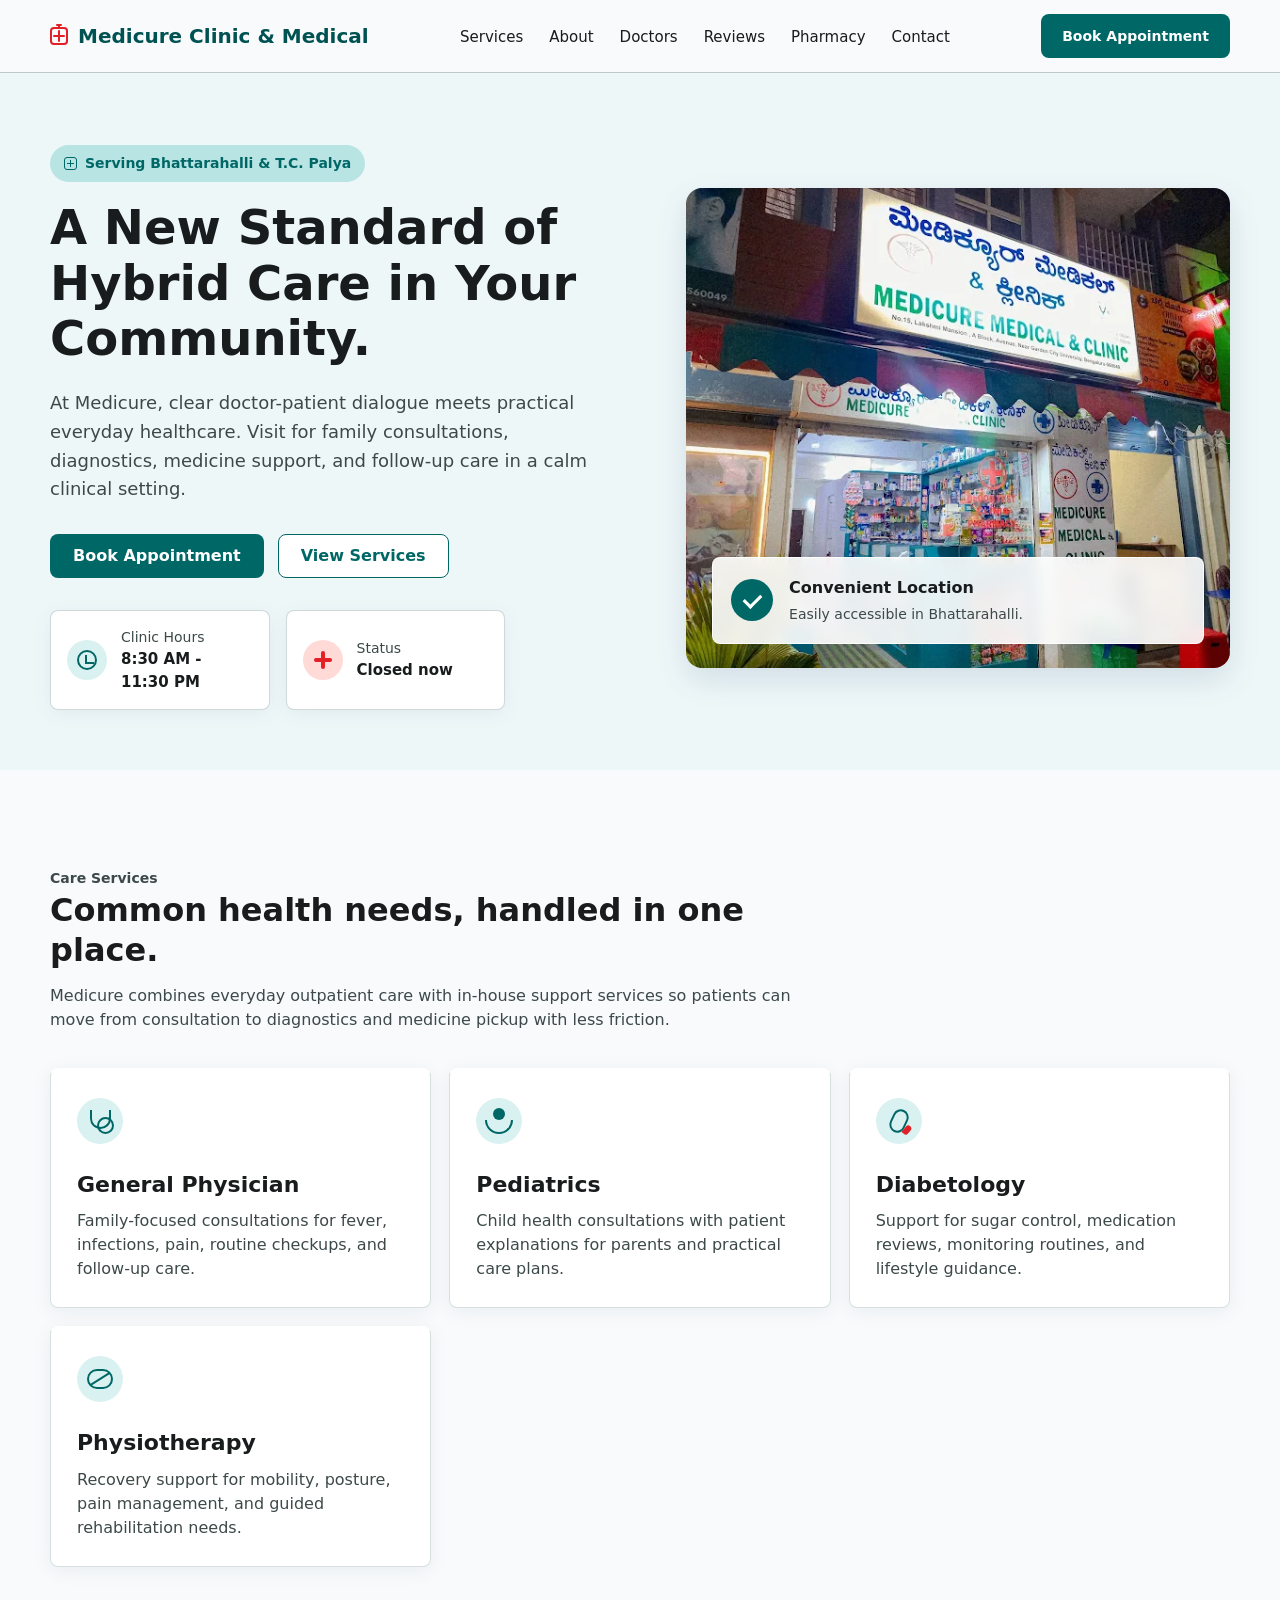
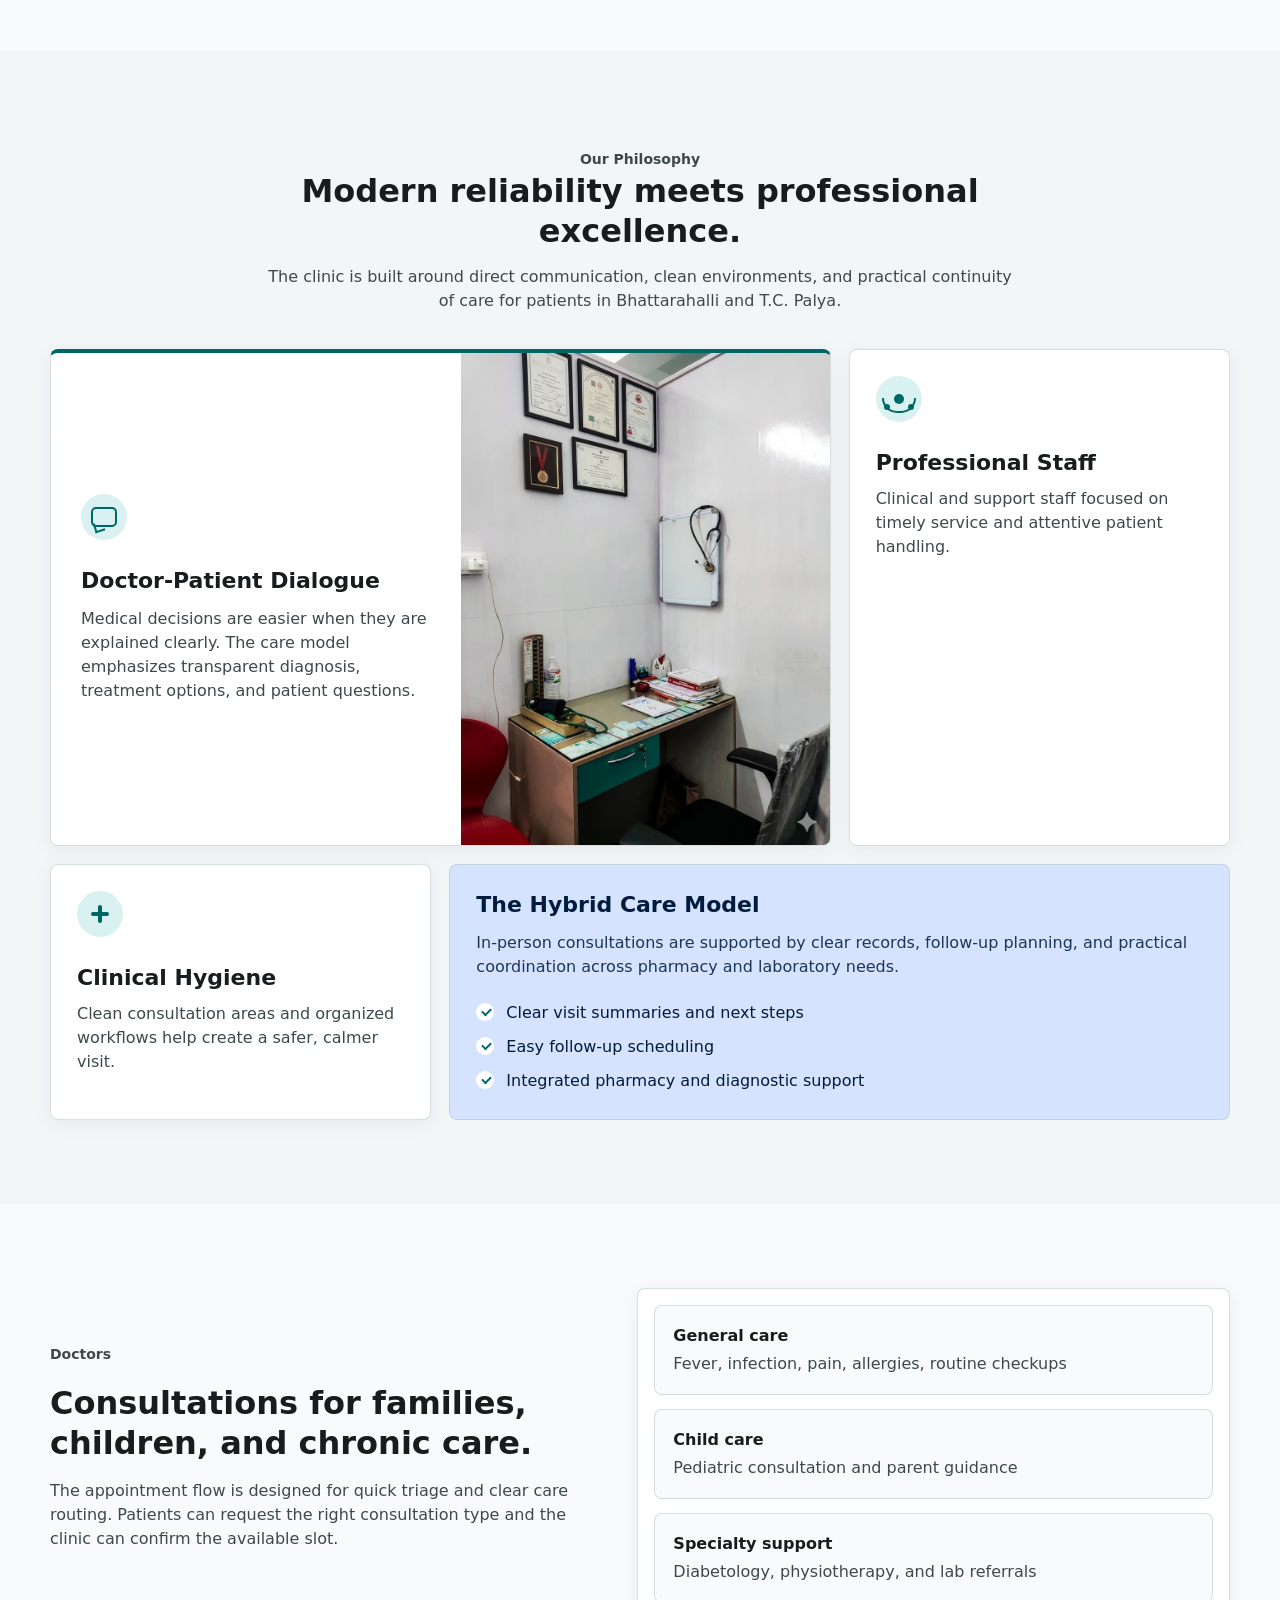
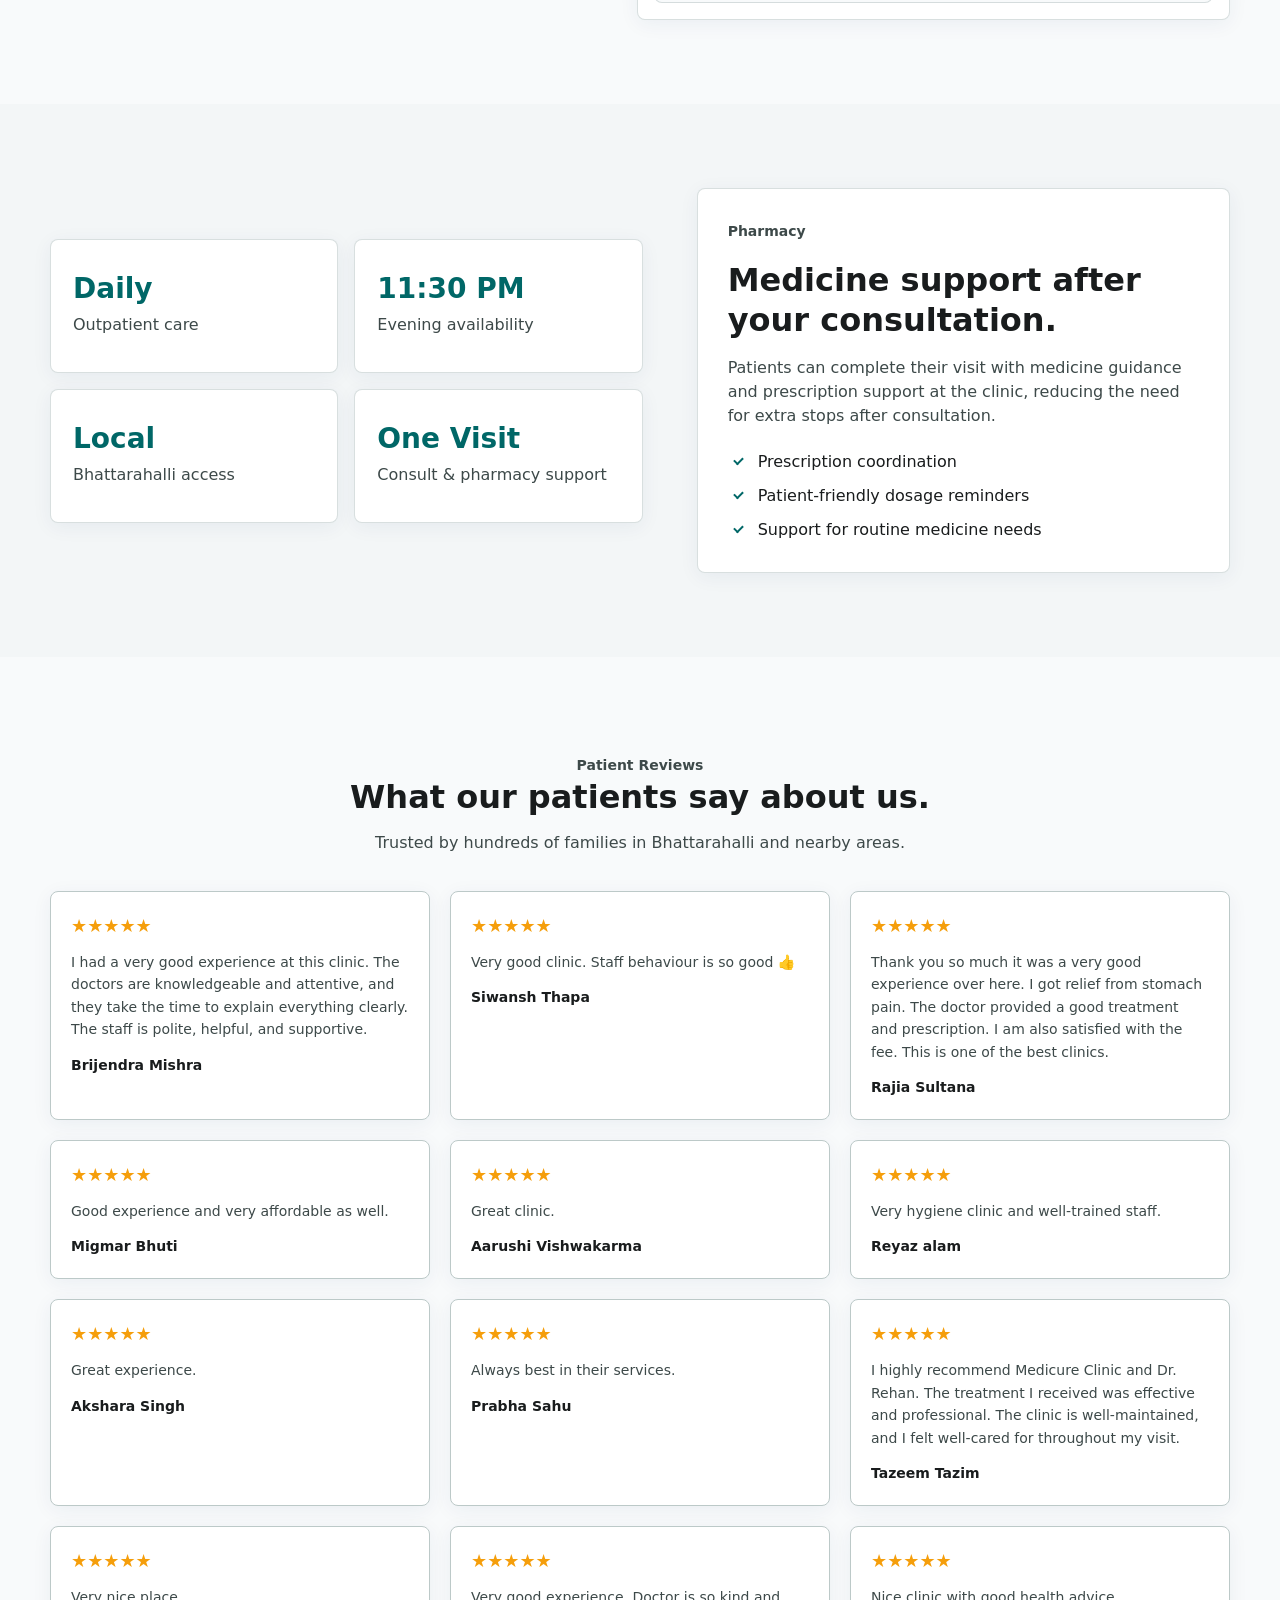
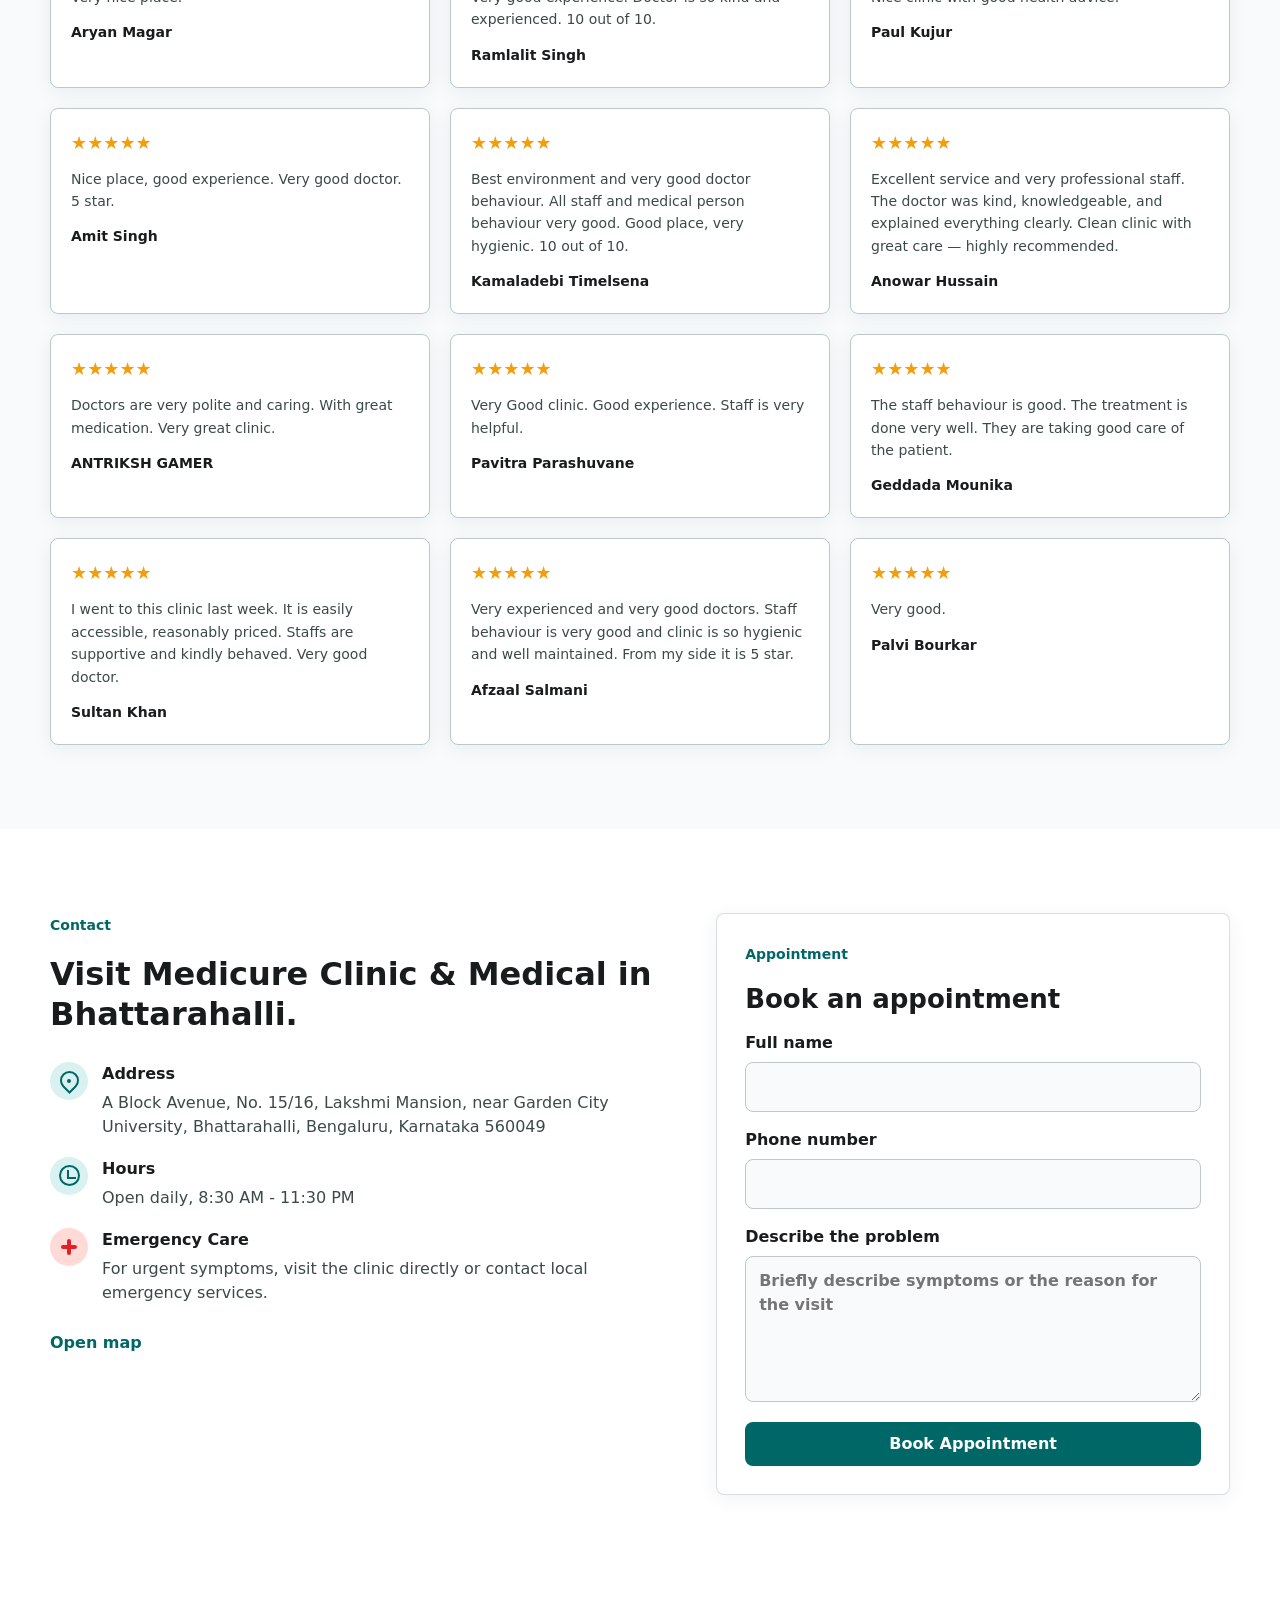
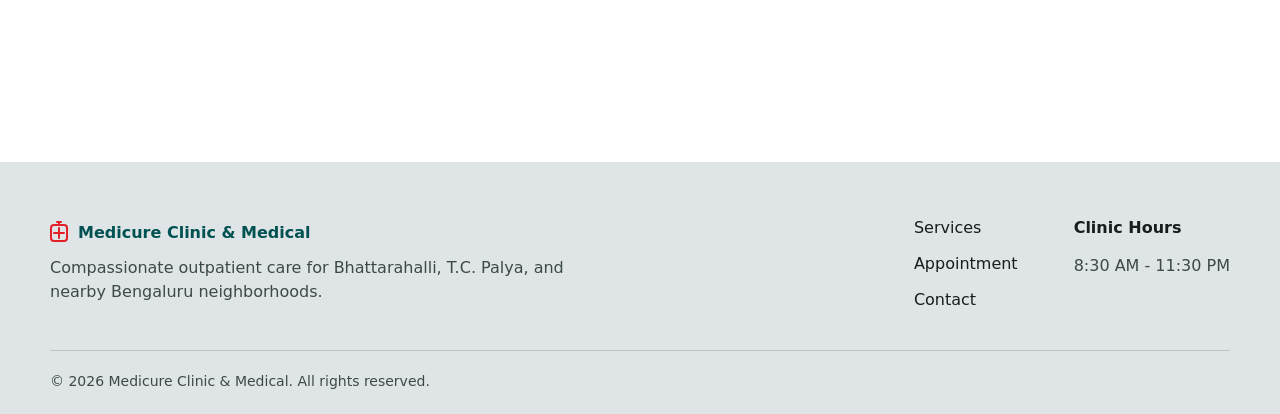
==== commit d87cbd93: "Fix timing to 11:30 PM and update pharmacy text" ====
--- a/index.html
+++ b/index.html
@@ -262,7 +262,7 @@
               <span>Outpatient care</span>
             </article>
             <article>
-              <strong>9 PM</strong>
+              <strong>11:30 PM</strong>
               <span>Evening availability</span>
             </article>
             <article>
@@ -271,7 +271,7 @@
             </article>
             <article>
               <strong>One Visit</strong>
-              <span>Consult, test, and pharmacy support</span>
+              <span>Consult & pharmacy support</span>
             </article>
           </div>
         </div>
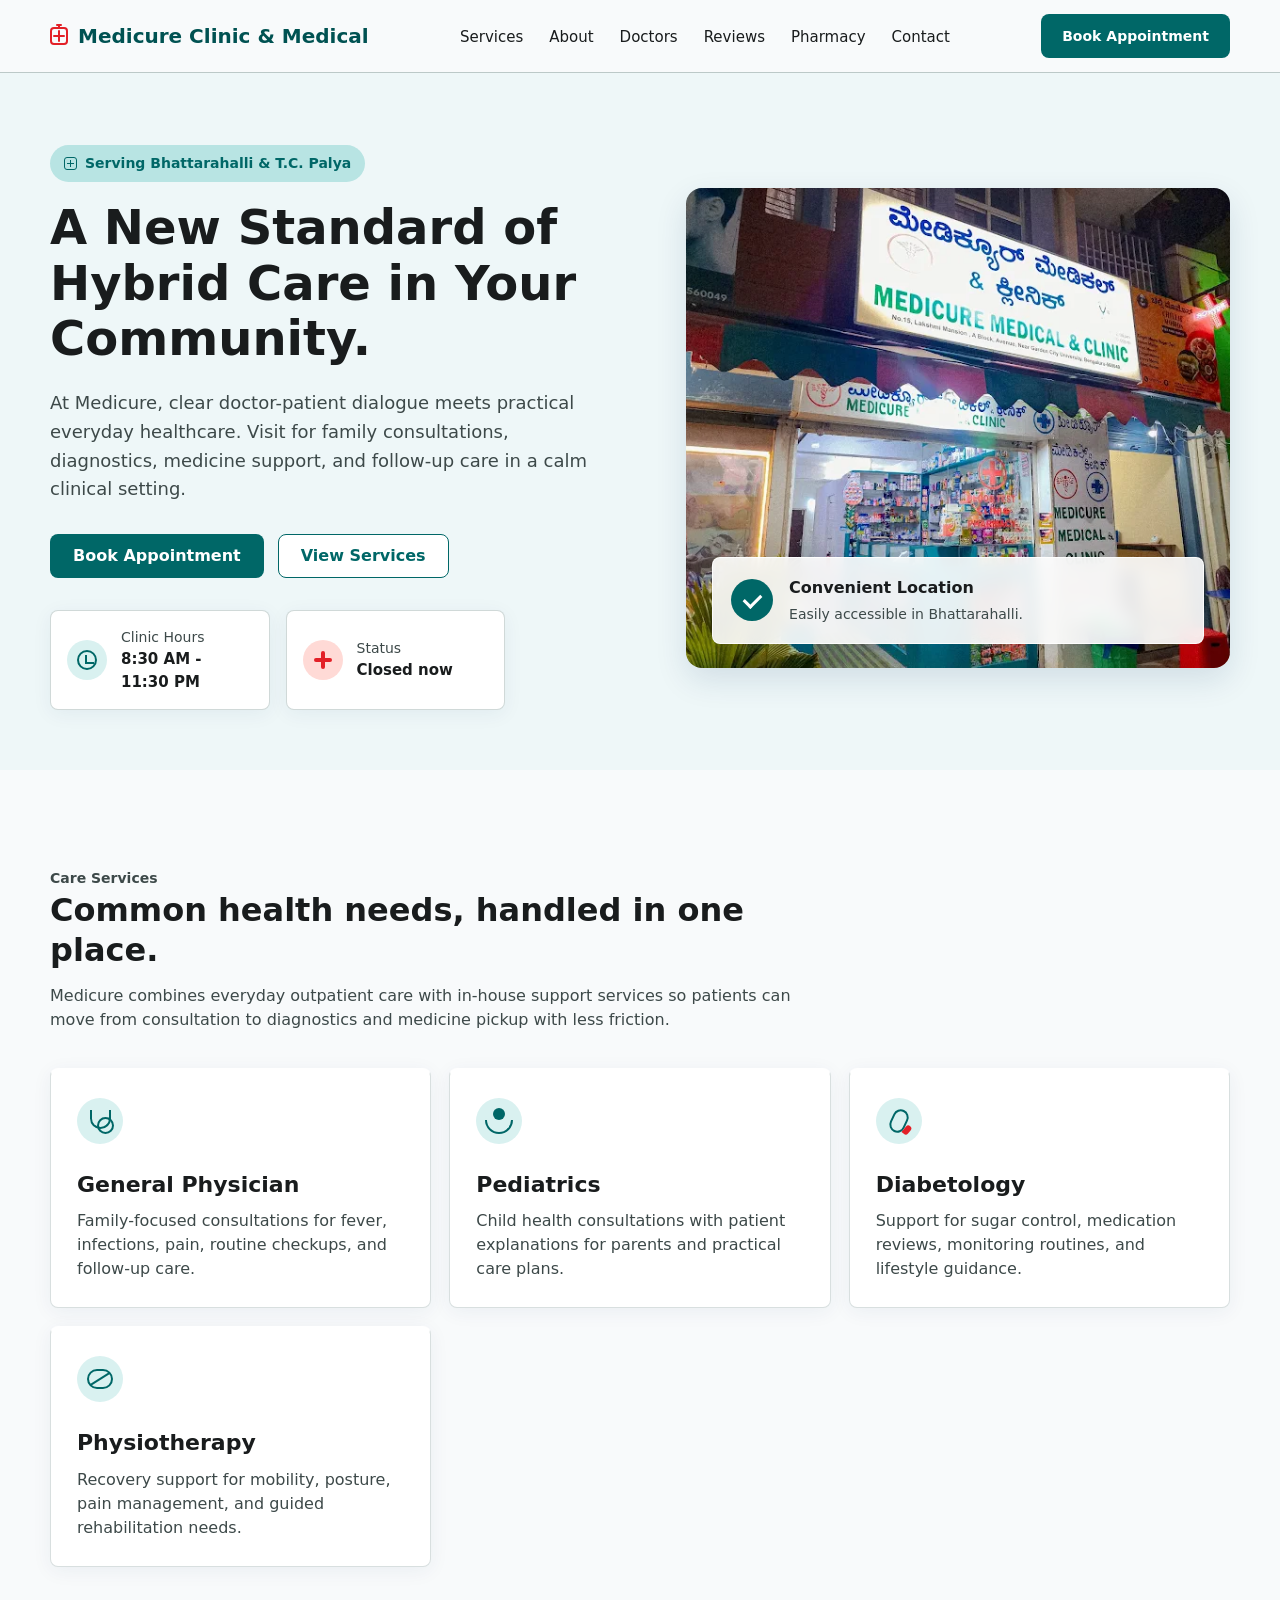
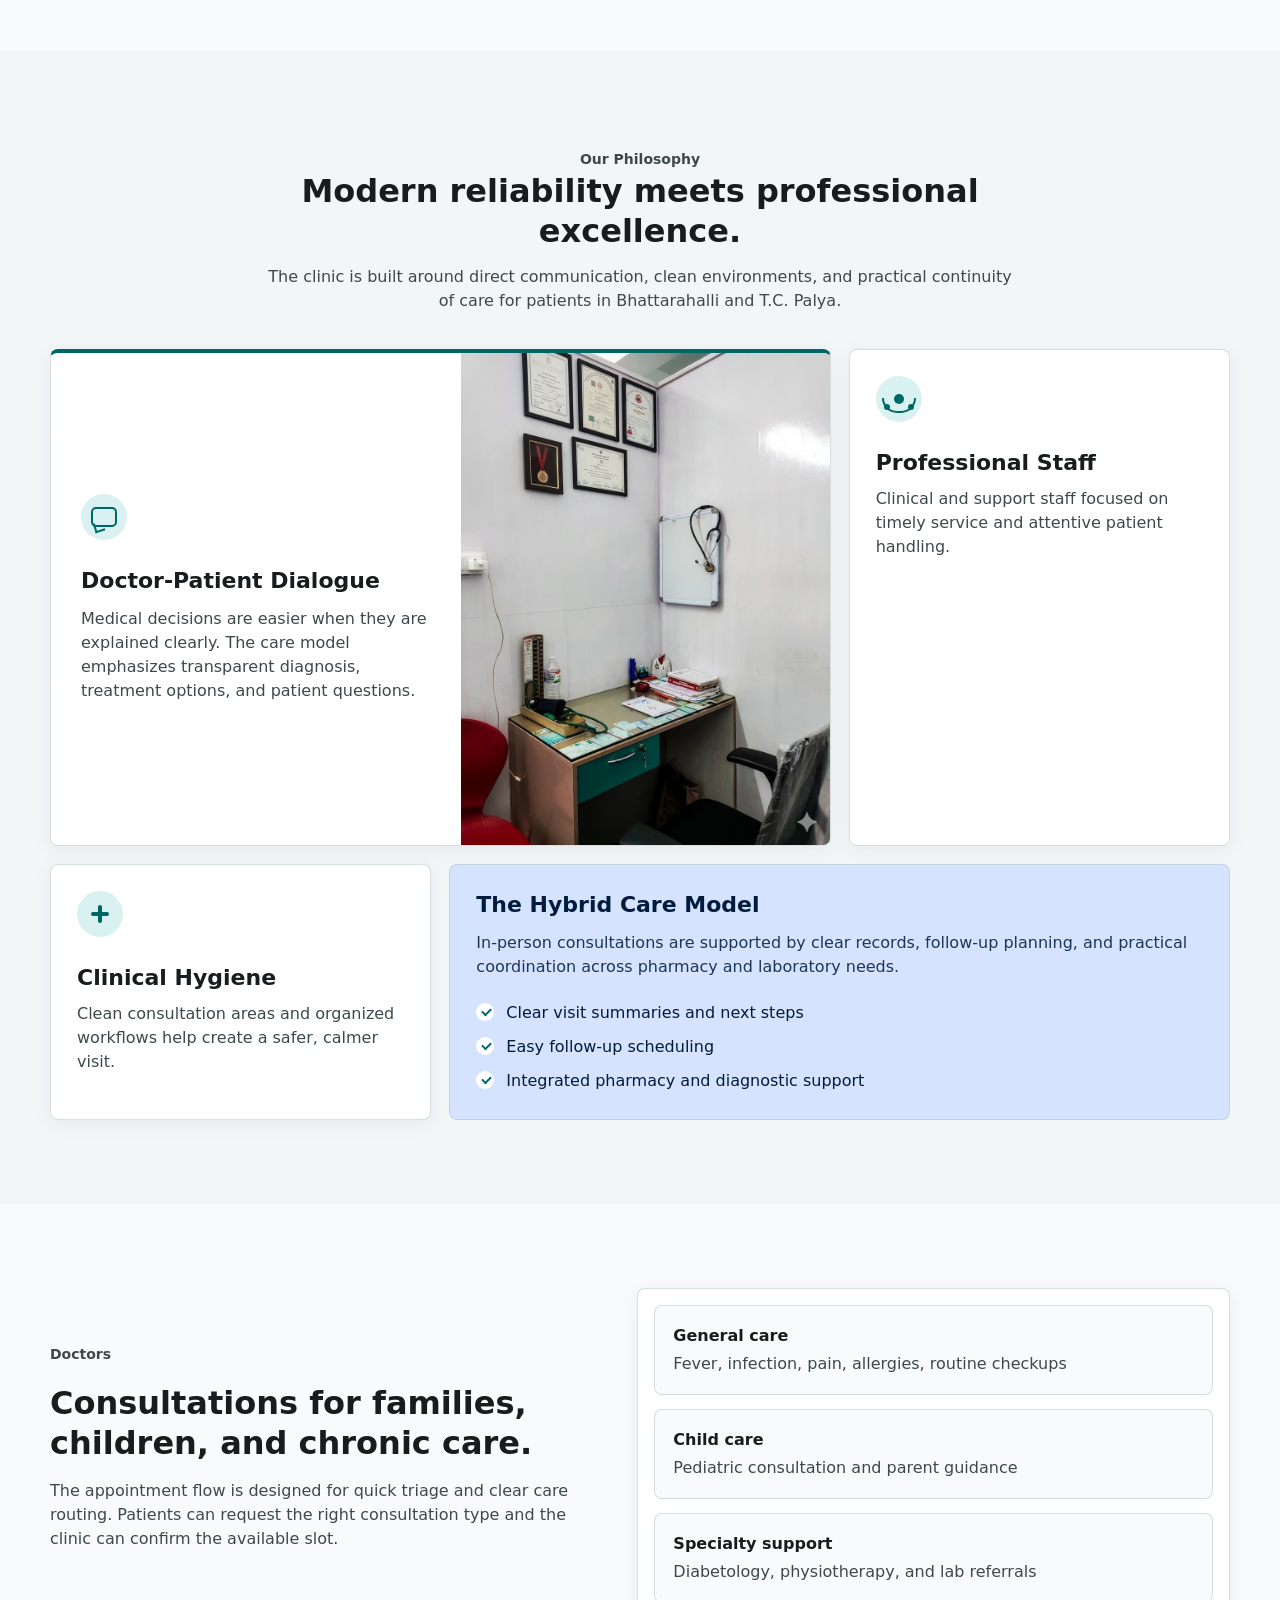
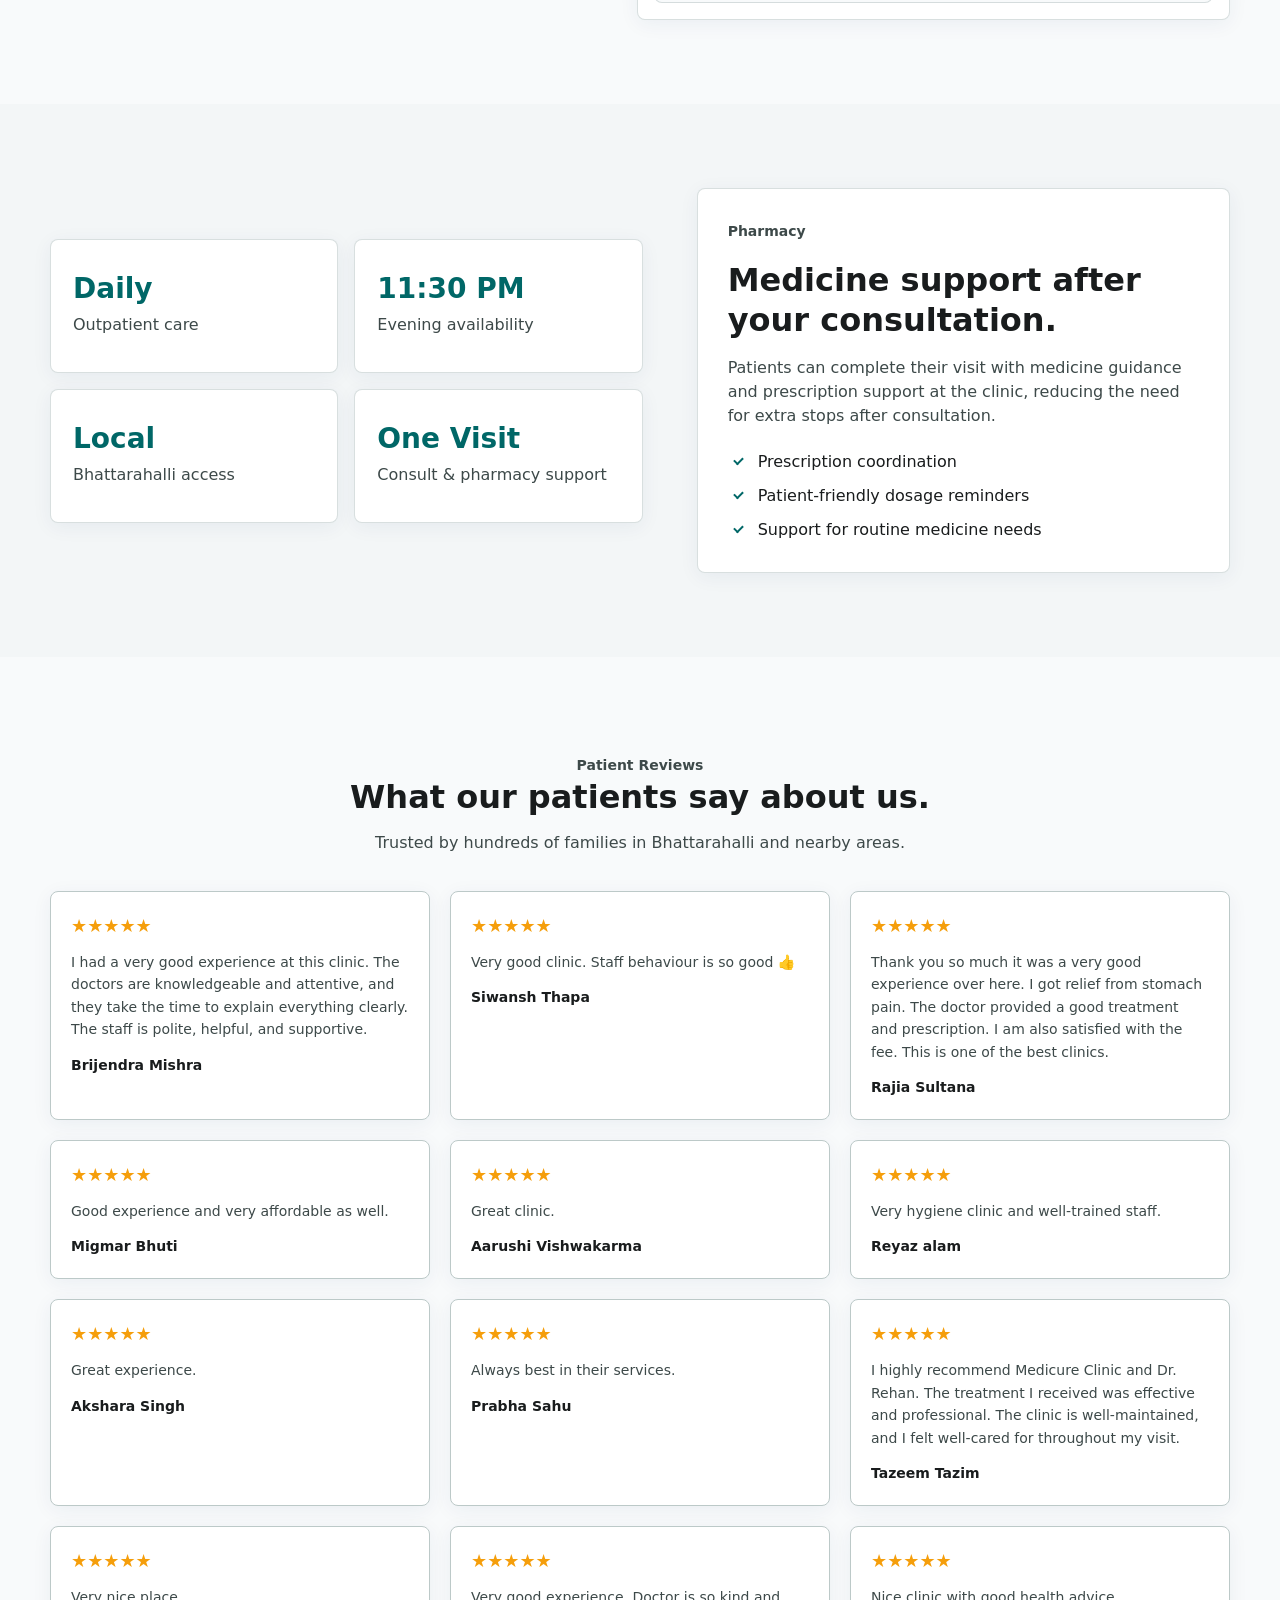
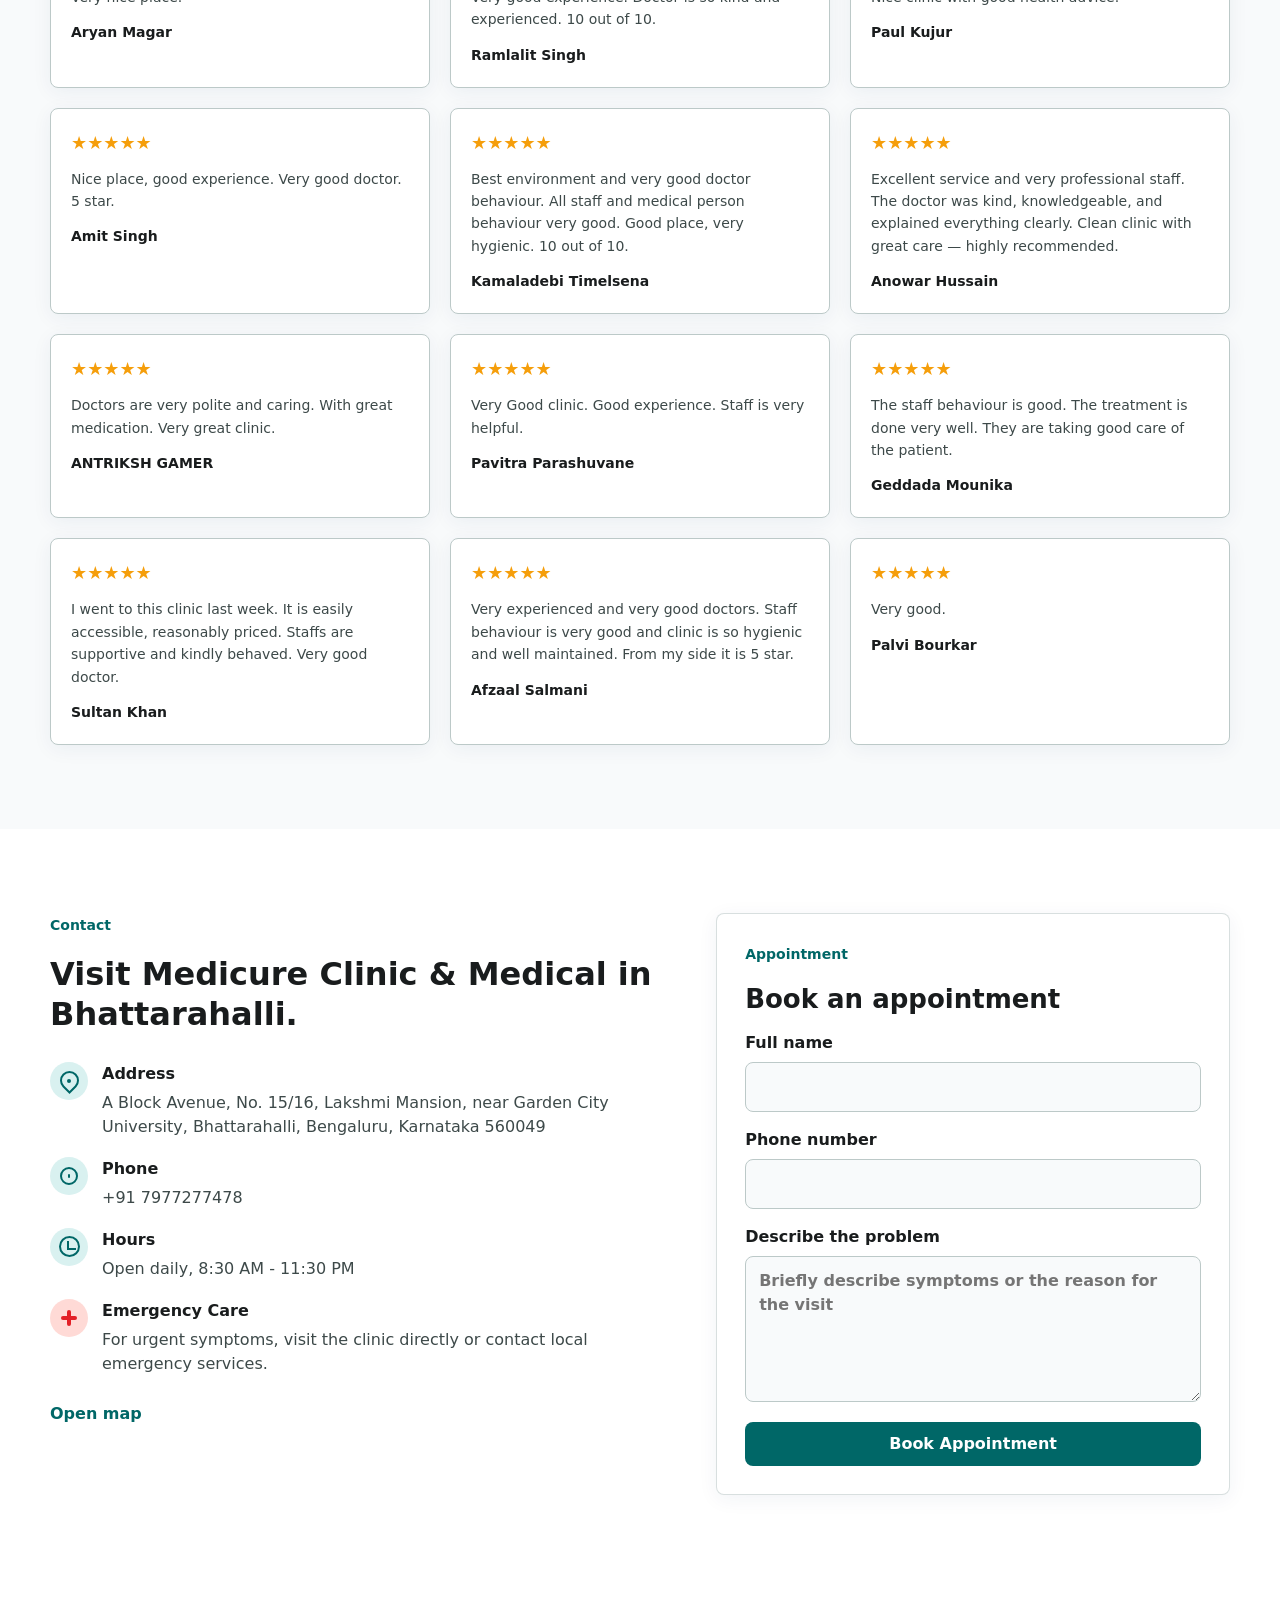
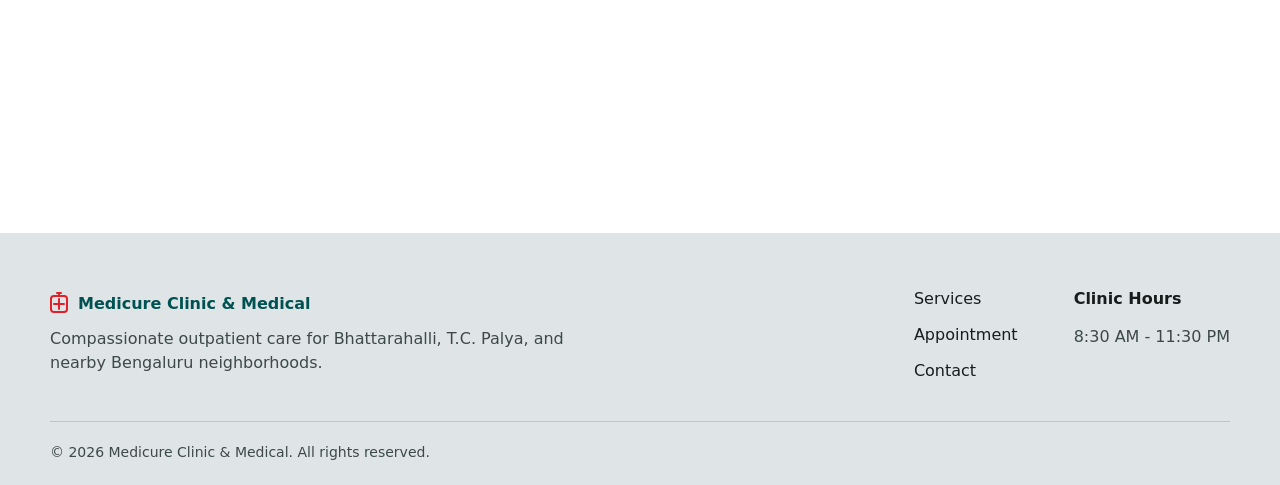
==== commit 666203fa: "Add phone number to contact section" ====
--- a/index.html
+++ b/index.html
@@ -408,6 +408,13 @@
                 </div>
               </article>
               <article>
+                <span class="contact-icon phone" aria-hidden="true"></span>
+                <div>
+                  <strong>Phone</strong>
+                  <p><a href="tel:+917977277478">+91 7977277478</a></p>
+                </div>
+              </article>
+              <article>
                 <span class="contact-icon clock" aria-hidden="true"></span>
                 <div>
                   <strong>Hours</strong>
--- a/styles.css
+++ b/styles.css
@@ -1040,6 +1040,24 @@
   height: 16px;
 }
 
+.contact-icon.phone::before {
+  width: 14px;
+  height: 14px;
+  border: 2px solid var(--primary);
+  border-radius: 50%;
+}
+
+.contact-icon.phone::after {
+  width: 2px;
+  height: 4px;
+  background: var(--primary);
+  position: absolute;
+  top: 50%;
+  left: 50%;
+  transform: translate(-50%, -50%);
+  border-radius: 1px;
+}
+
 .map-link {
   display: inline-flex;
   margin-top: 26px;
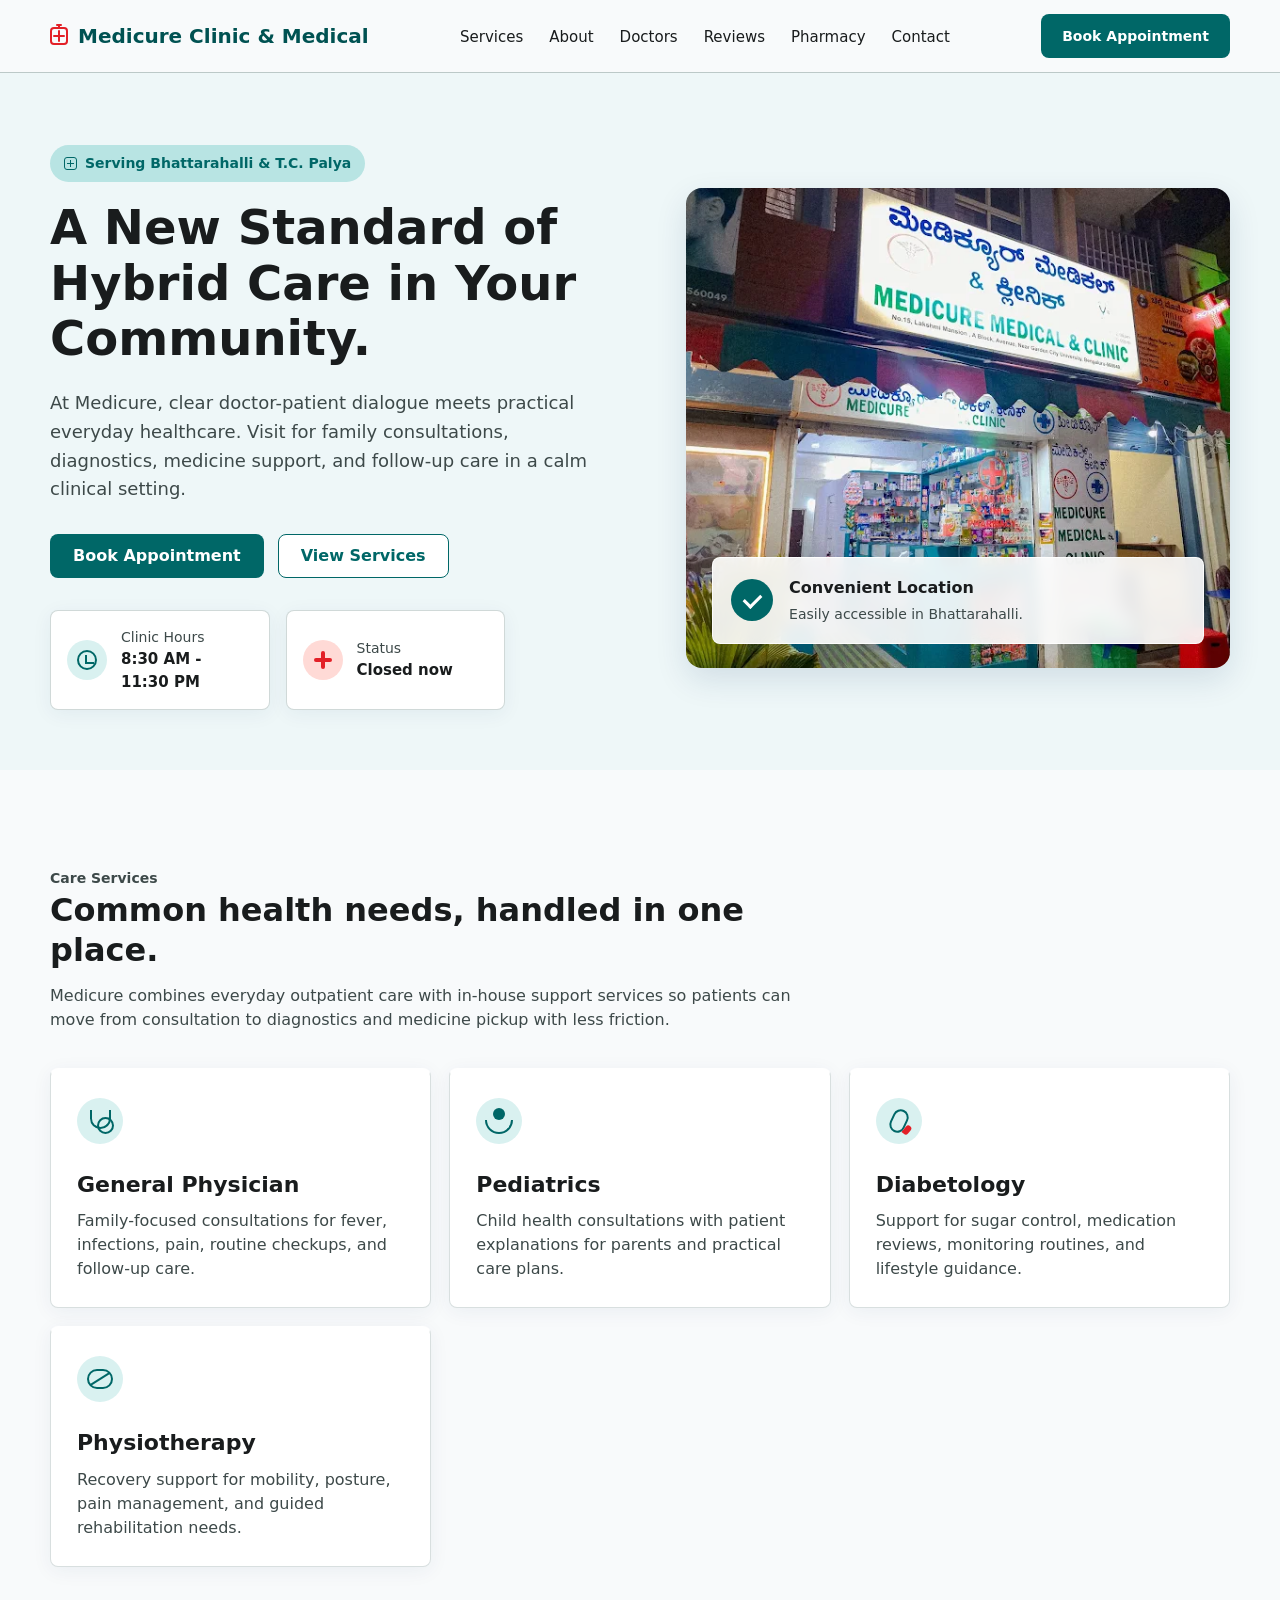
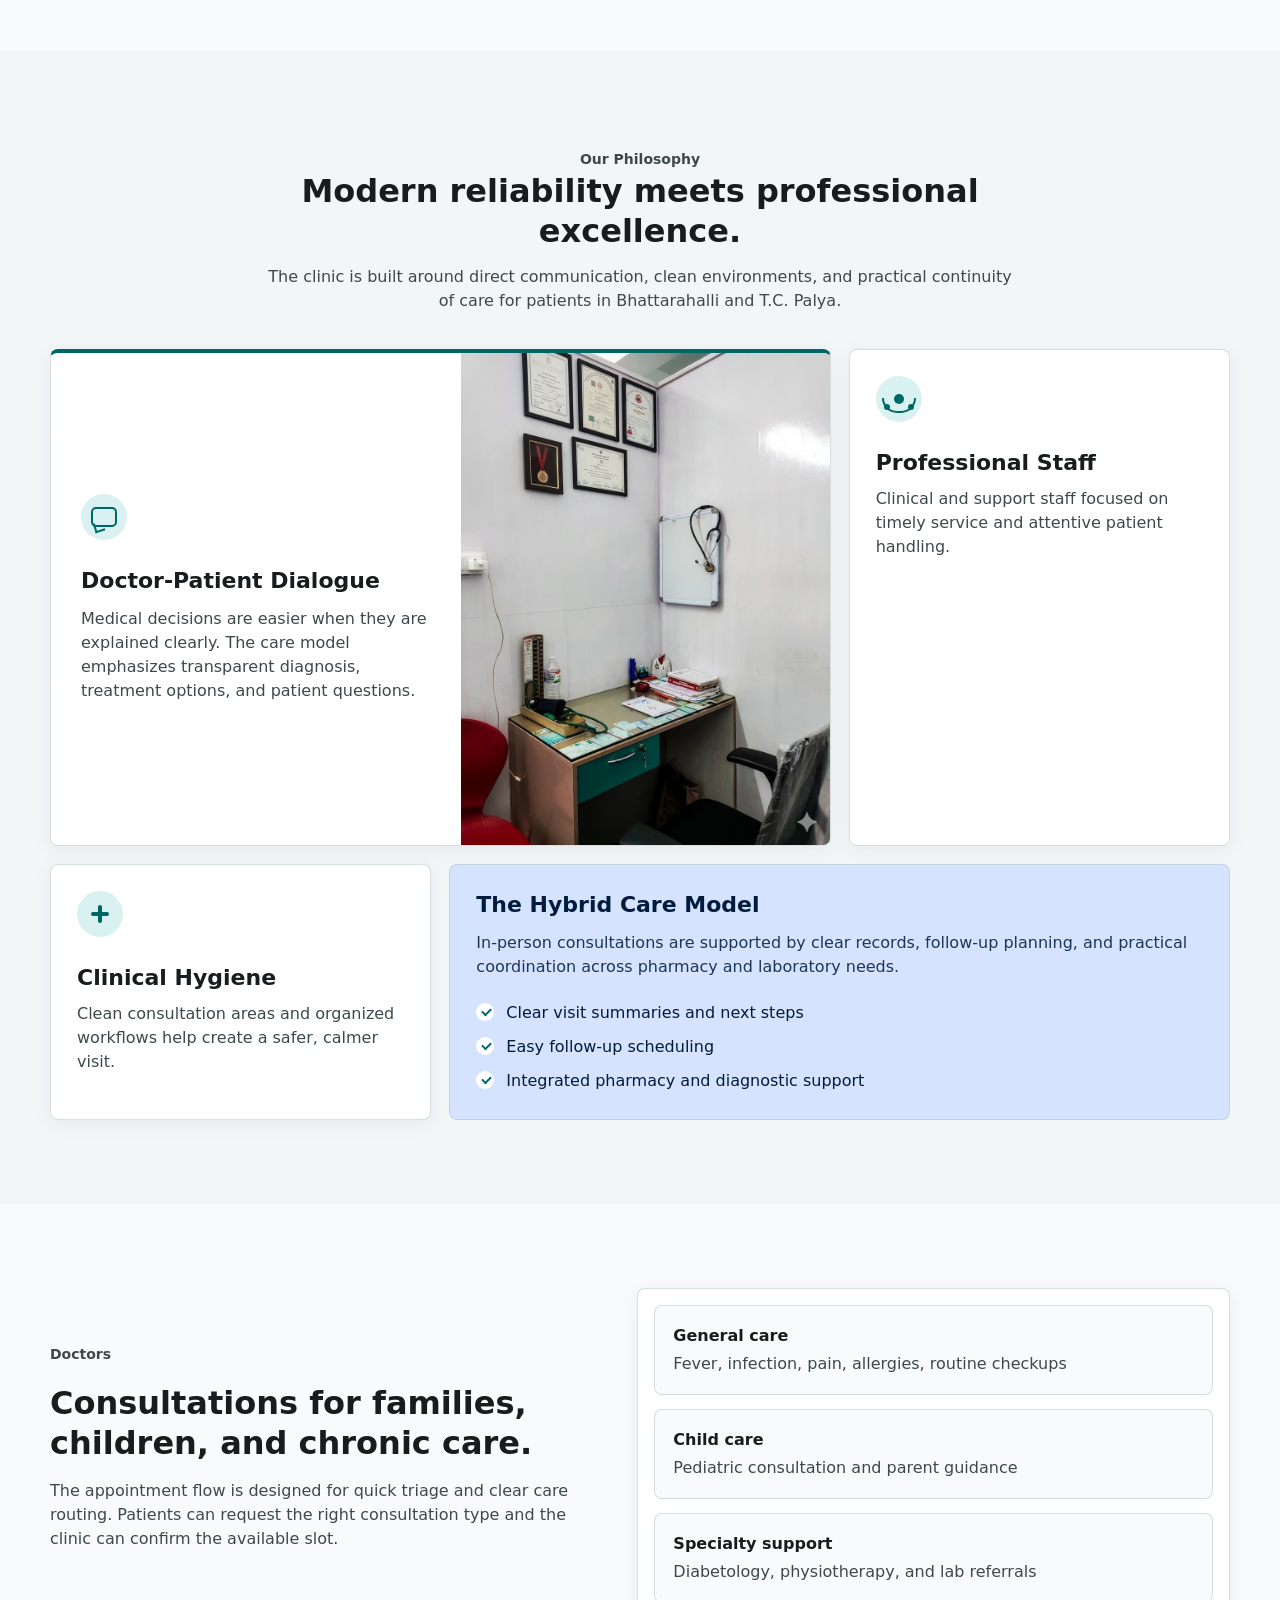
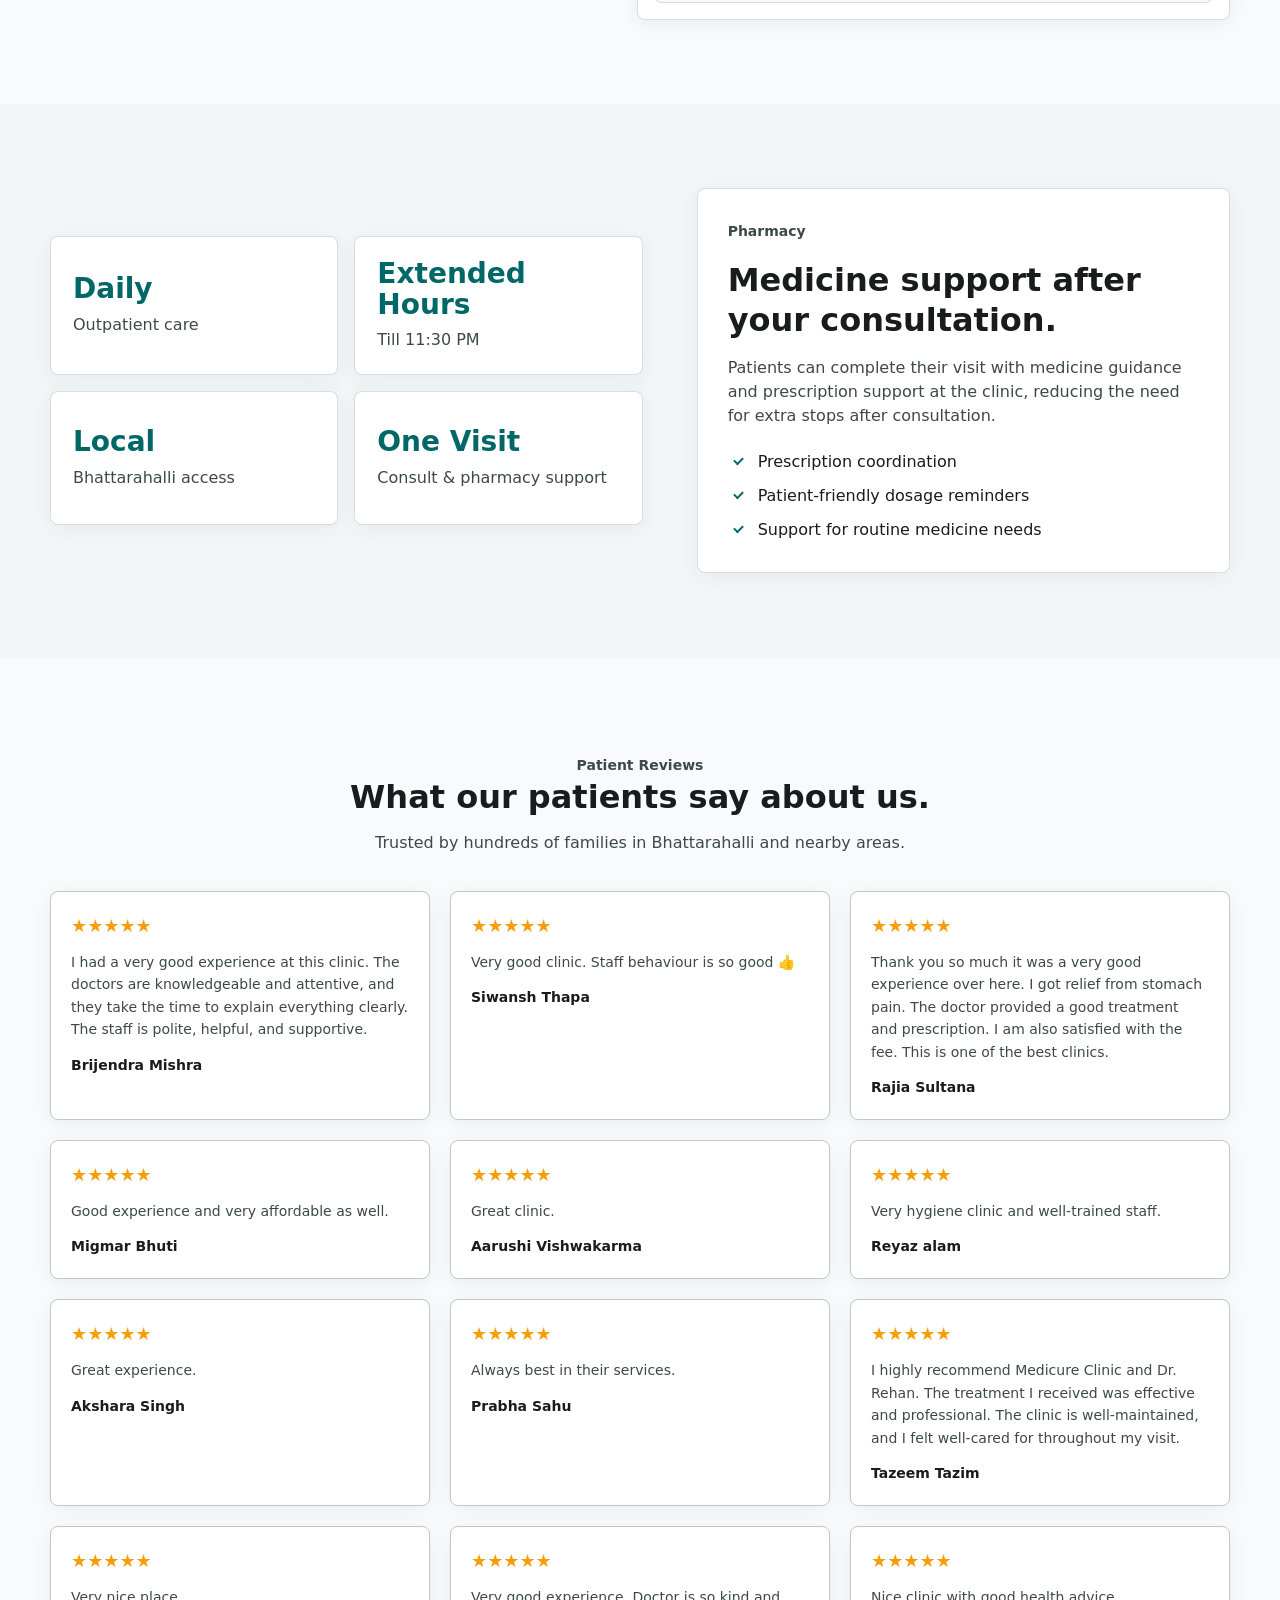
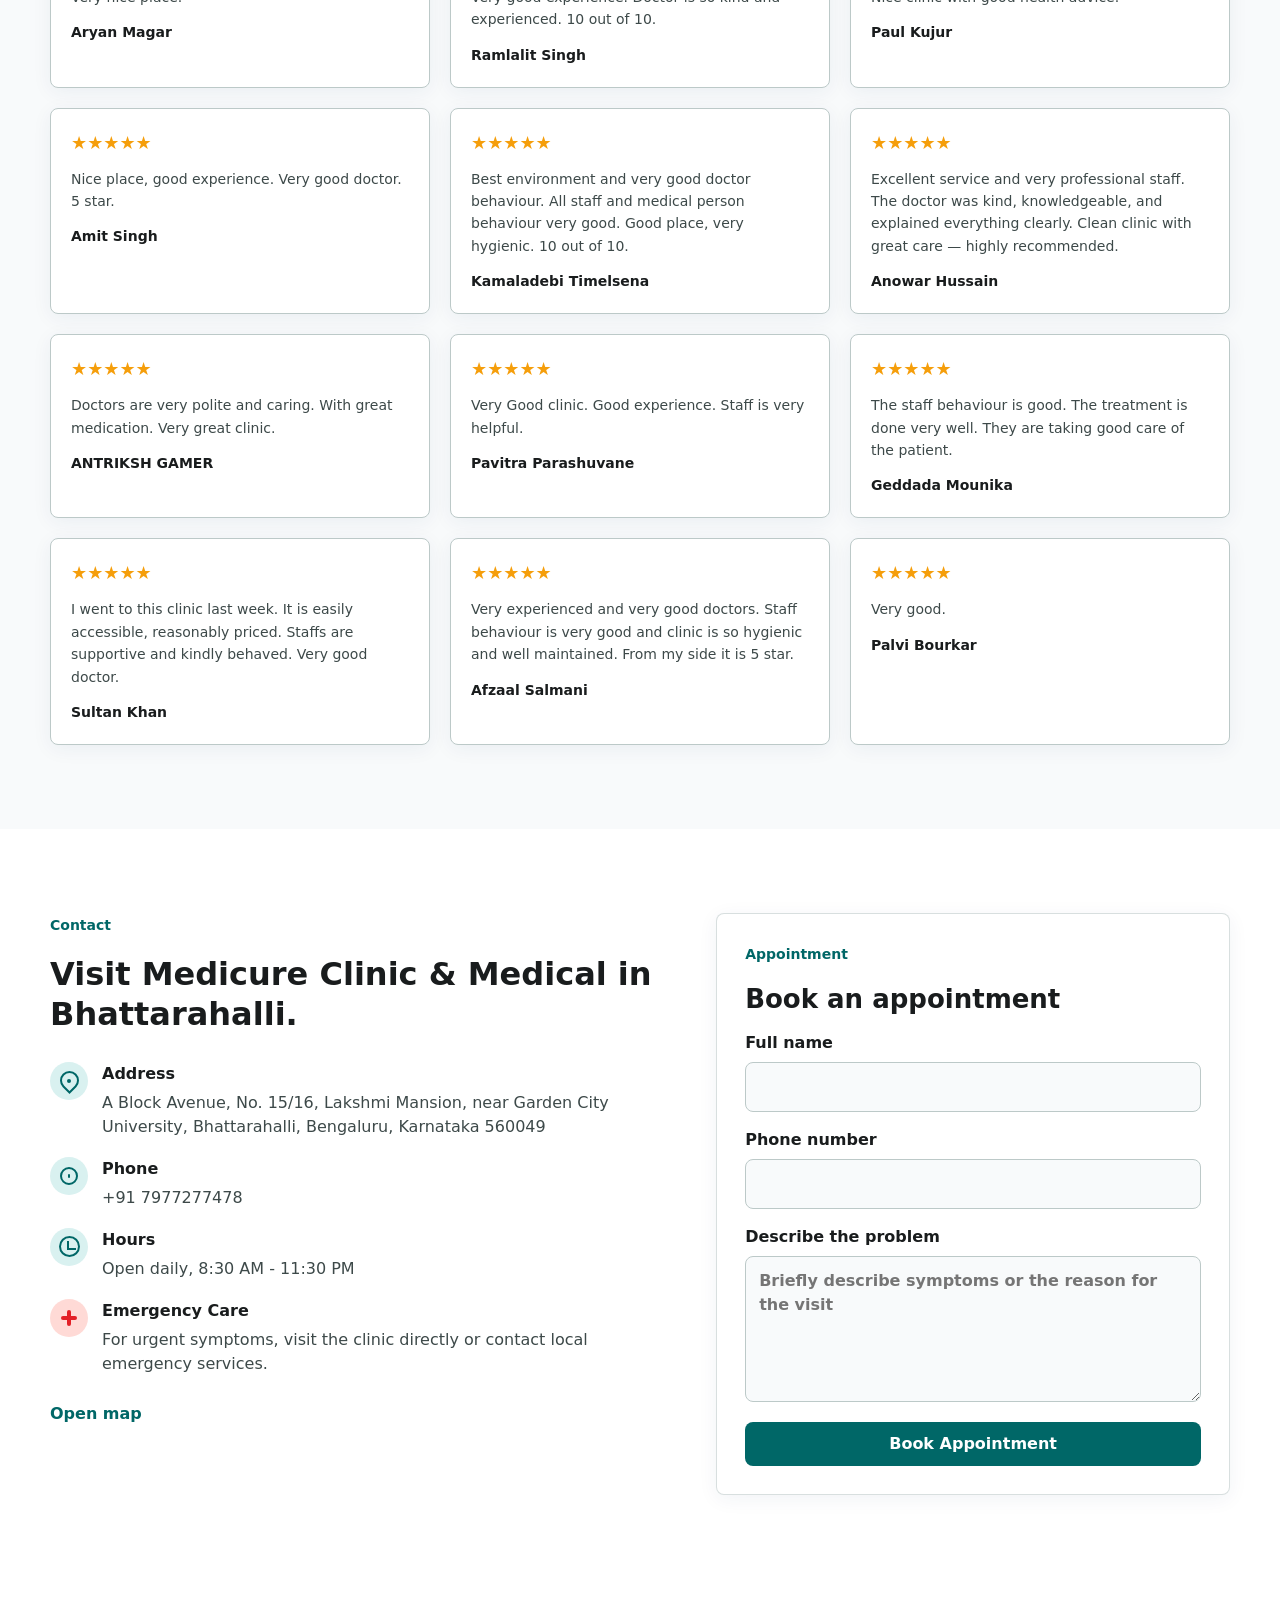
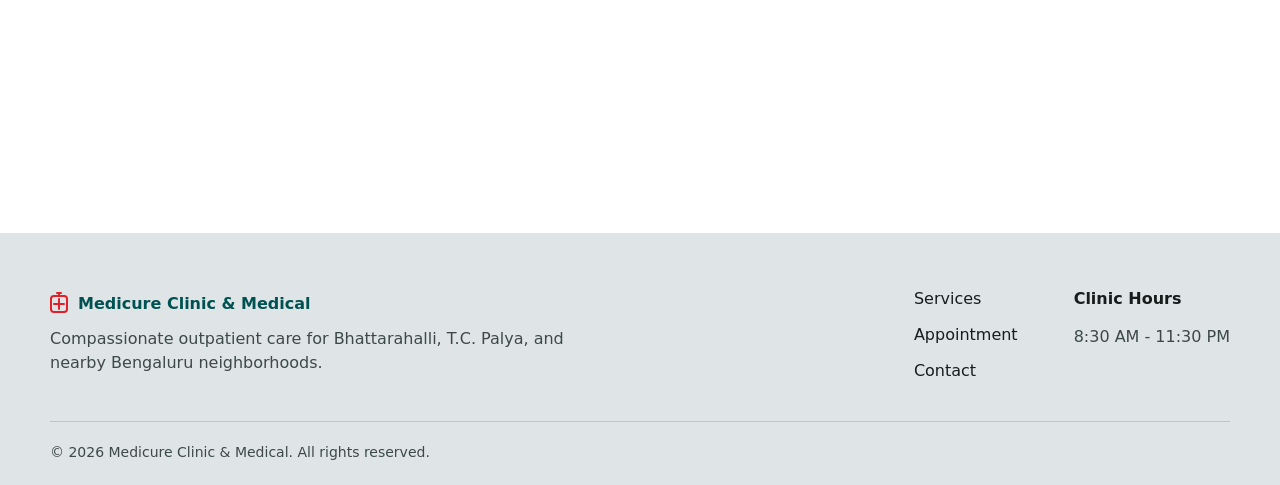
==== commit 81e6824d: "Fix pharmacy metrics - change to Extended Hours till 11:30 PM" ====
--- a/index.html
+++ b/index.html
@@ -262,8 +262,8 @@
               <span>Outpatient care</span>
             </article>
             <article>
-              <strong>11:30 PM</strong>
-              <span>Evening availability</span>
+              <strong>Extended Hours</strong>
+              <span>Till 11:30 PM</span>
             </article>
             <article>
               <strong>Local</strong>
--- a/styles.css
+++ b/styles.css
@@ -516,9 +516,13 @@
 
 .hero-media img {
   width: 100%;
-  height: 100%;
+  height: auto;
   min-height: 480px;
+  max-height: 600px;
   object-fit: cover;
+  object-position: center center;
+  -webkit-object-fit: cover;
+  -webkit-object-position: center center;
 }
 
 .media-note {
@@ -814,9 +818,13 @@
 
 .dialogue-card img {
   width: 100%;
-  height: 100%;
+  height: auto;
   min-height: 360px;
+  max-height: 500px;
   object-fit: cover;
+  object-position: center center;
+  -webkit-object-fit: cover;
+  -webkit-object-position: center center;
 }
 
 .hybrid-card {
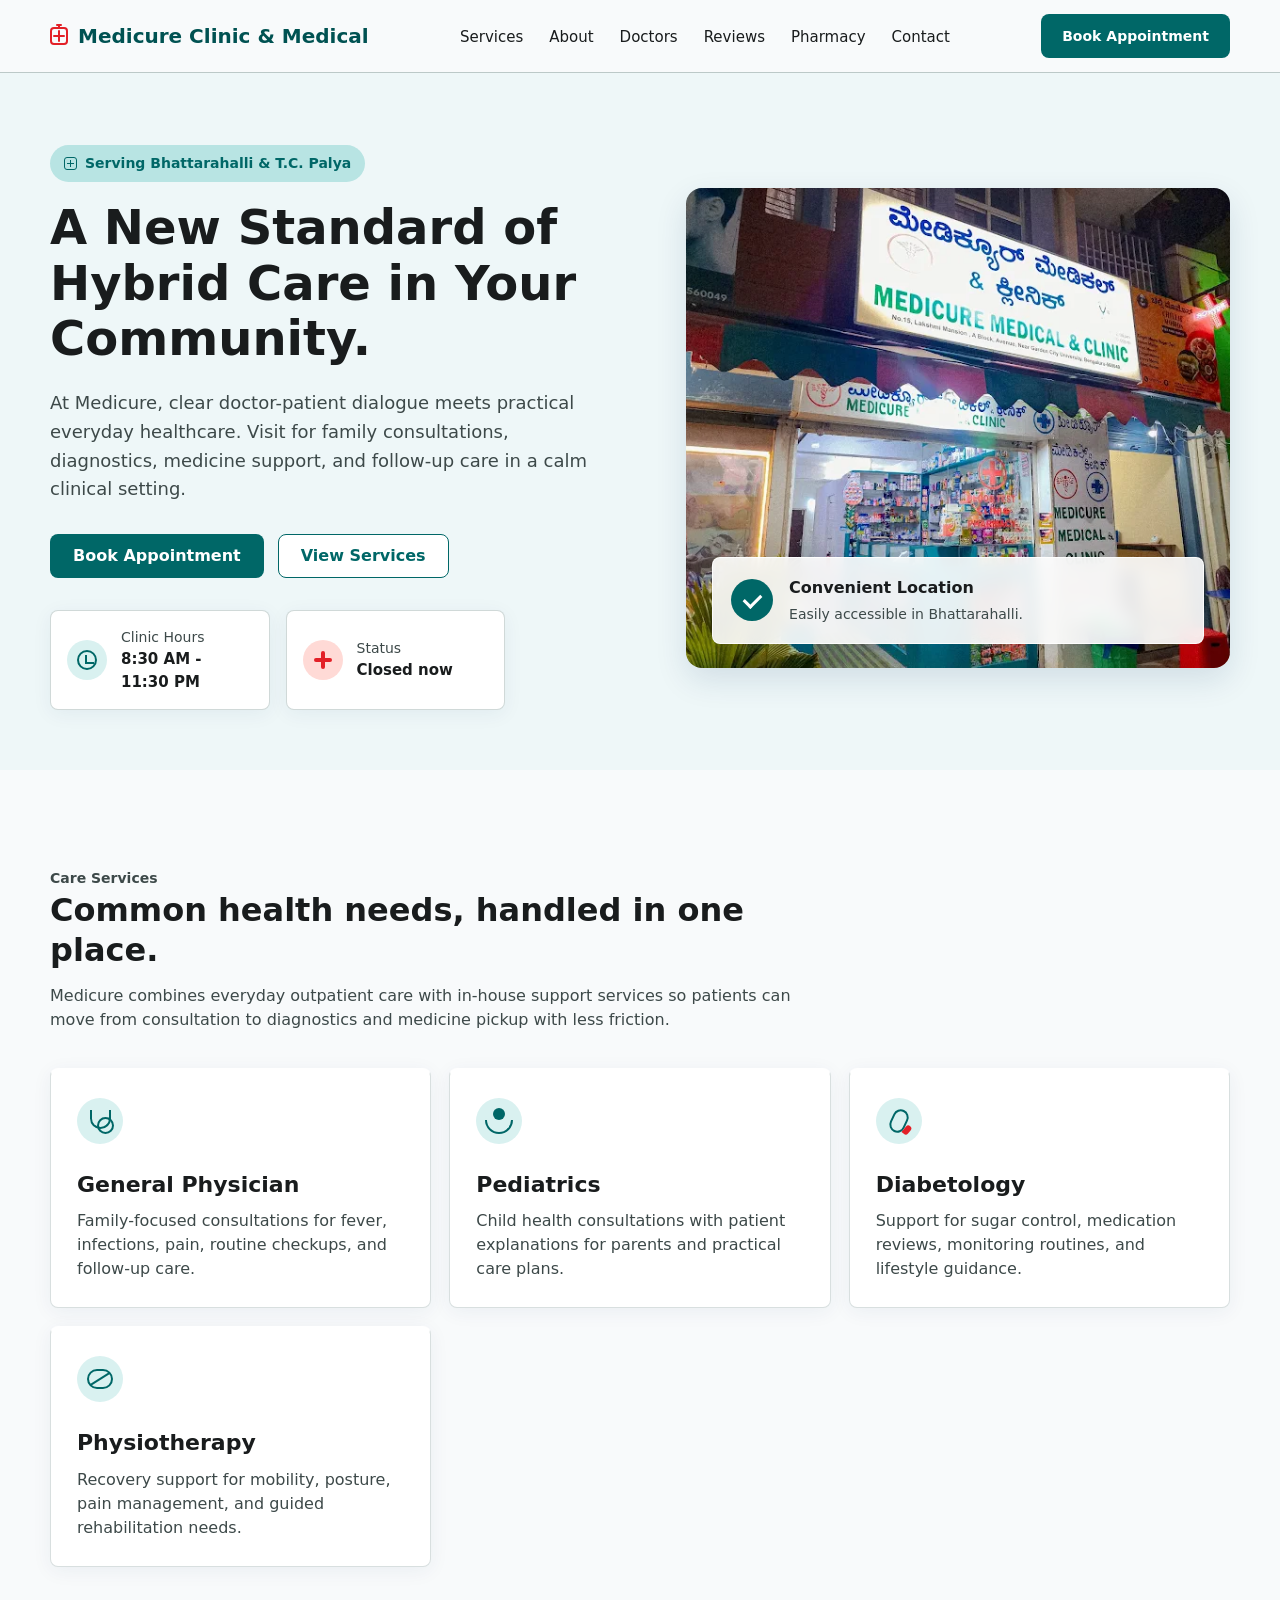
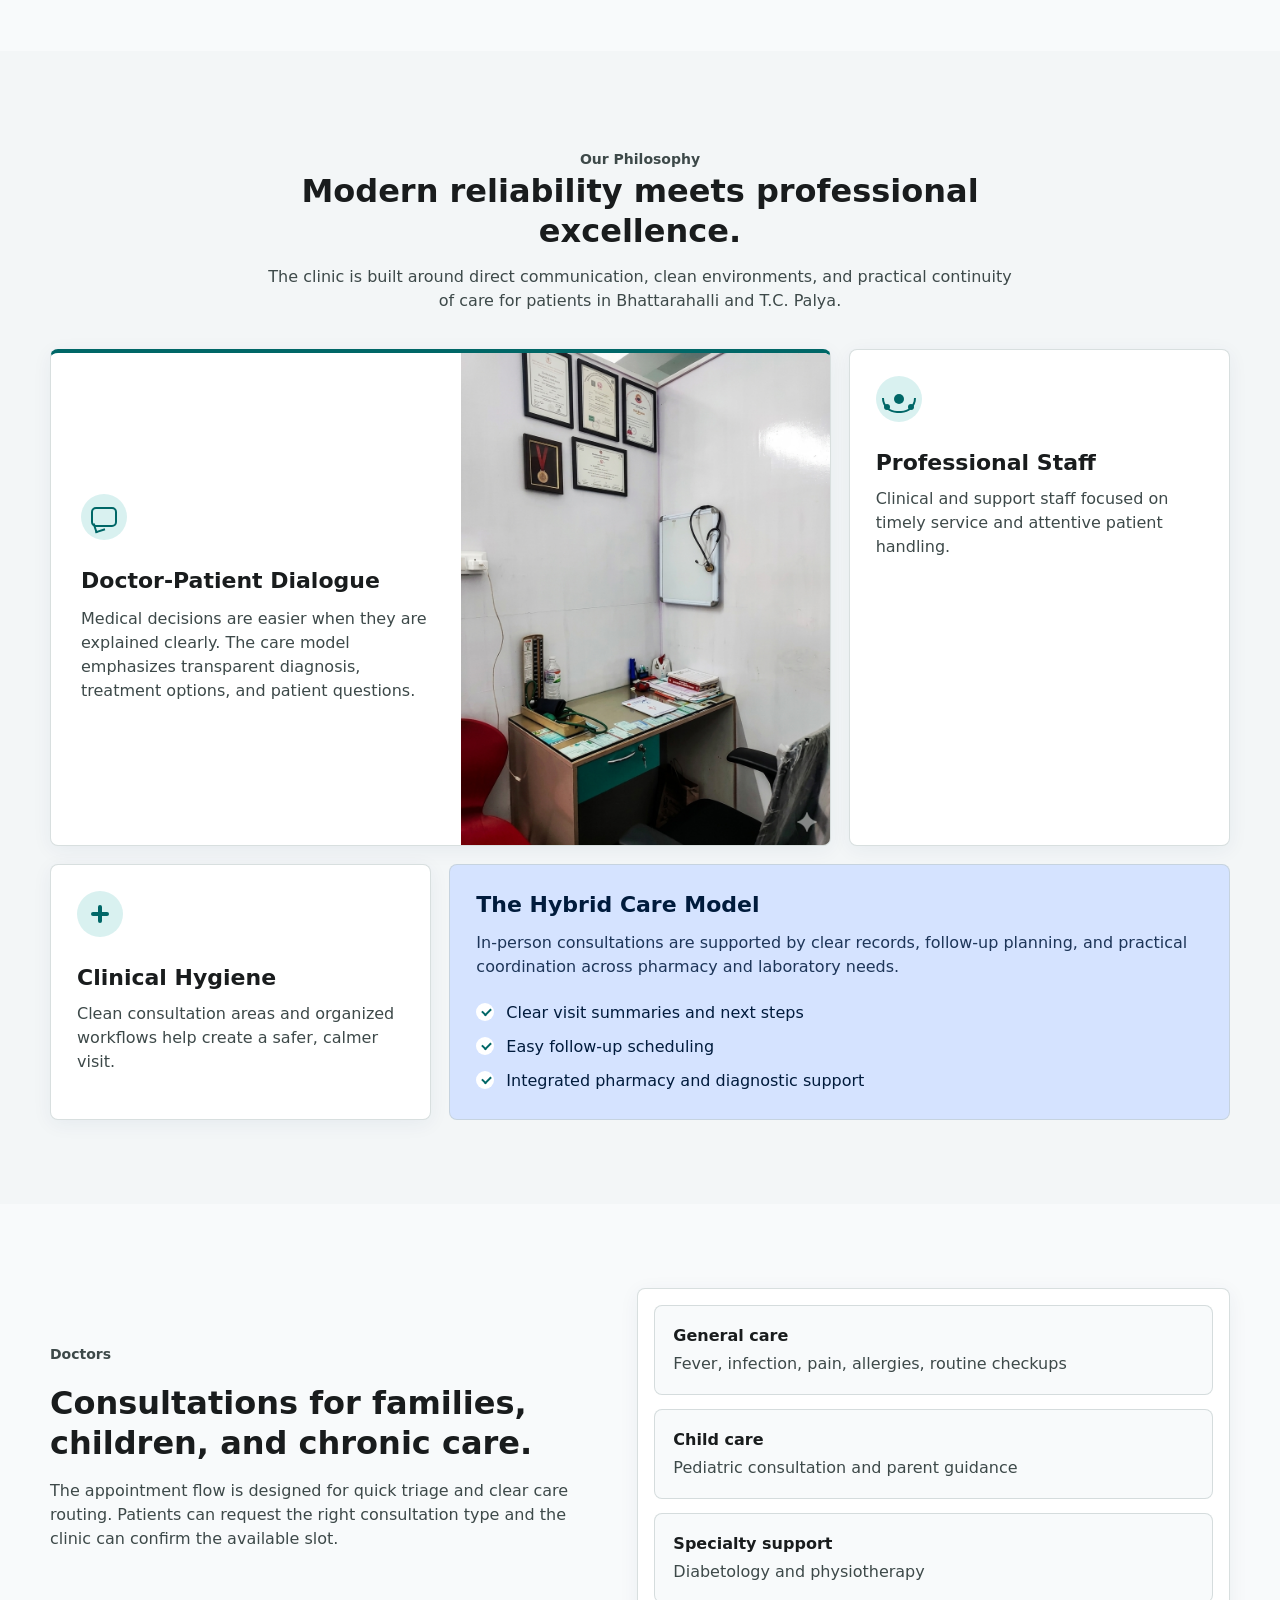
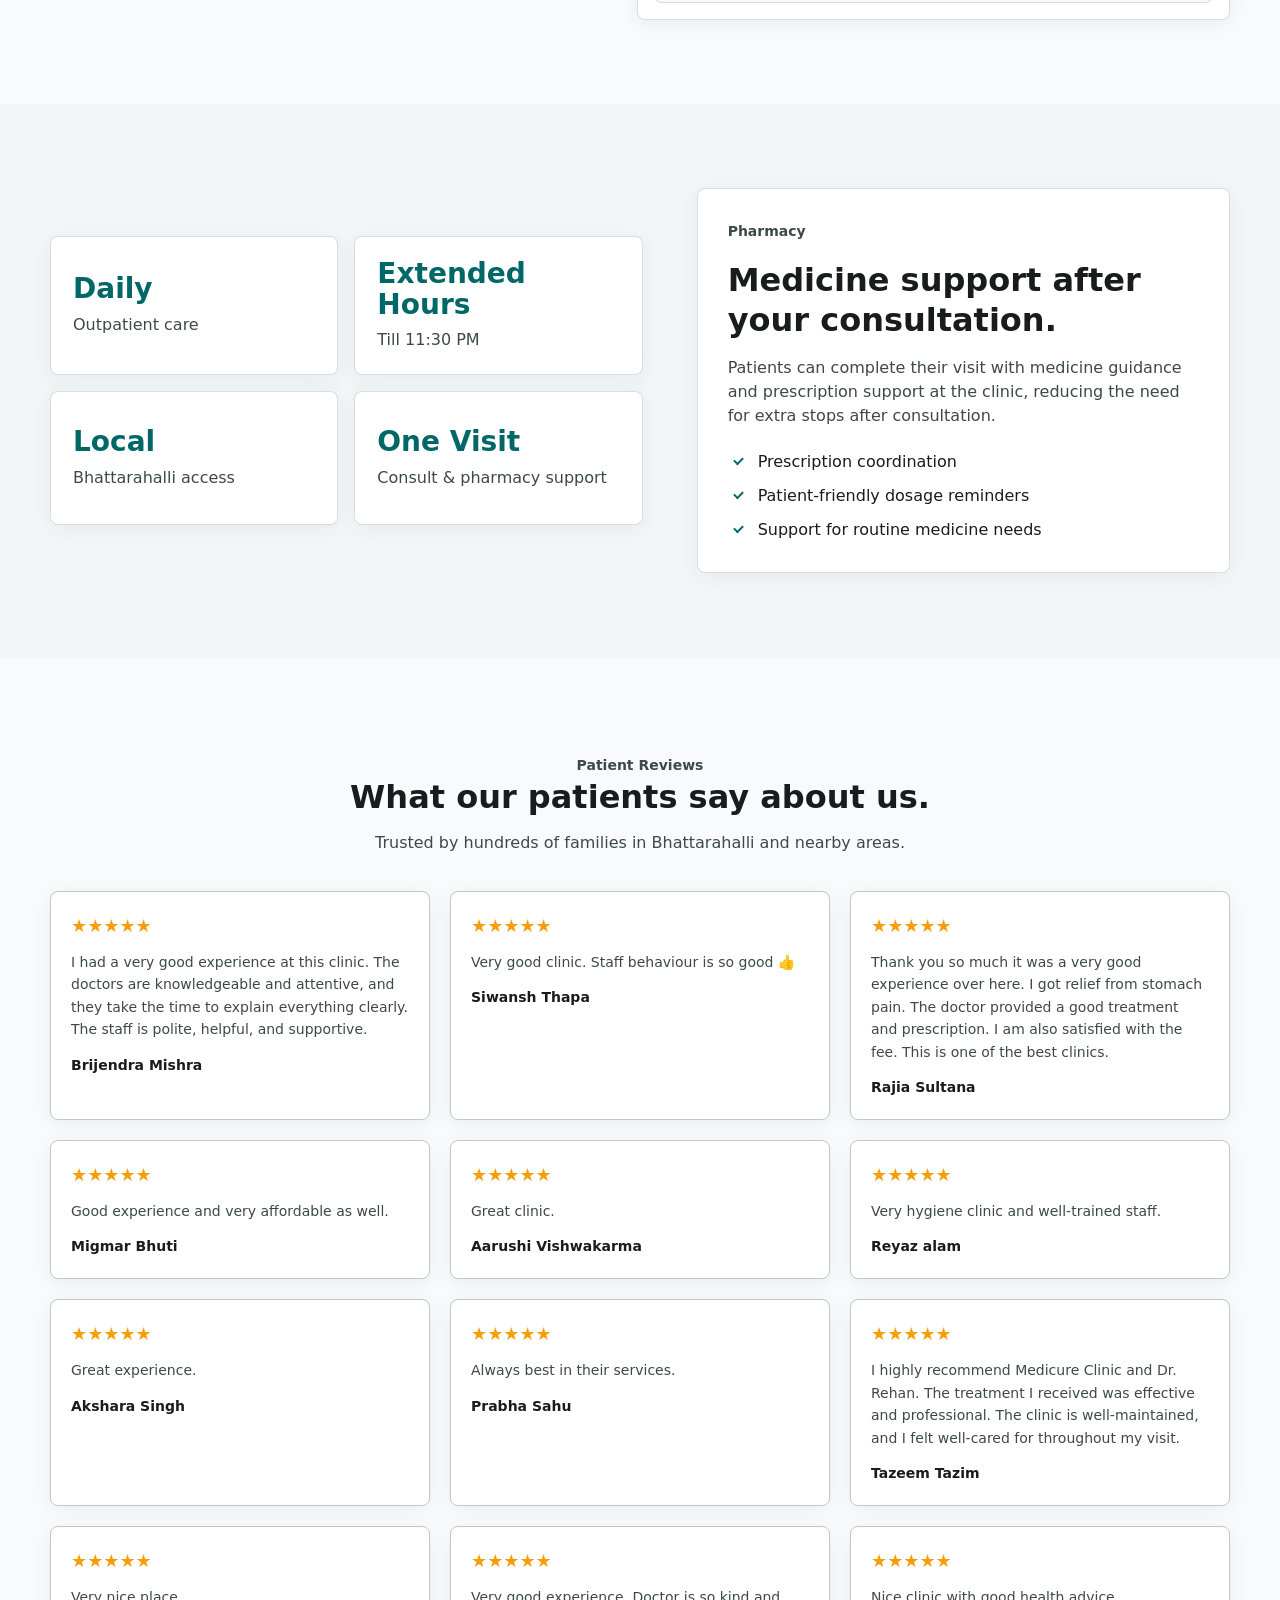
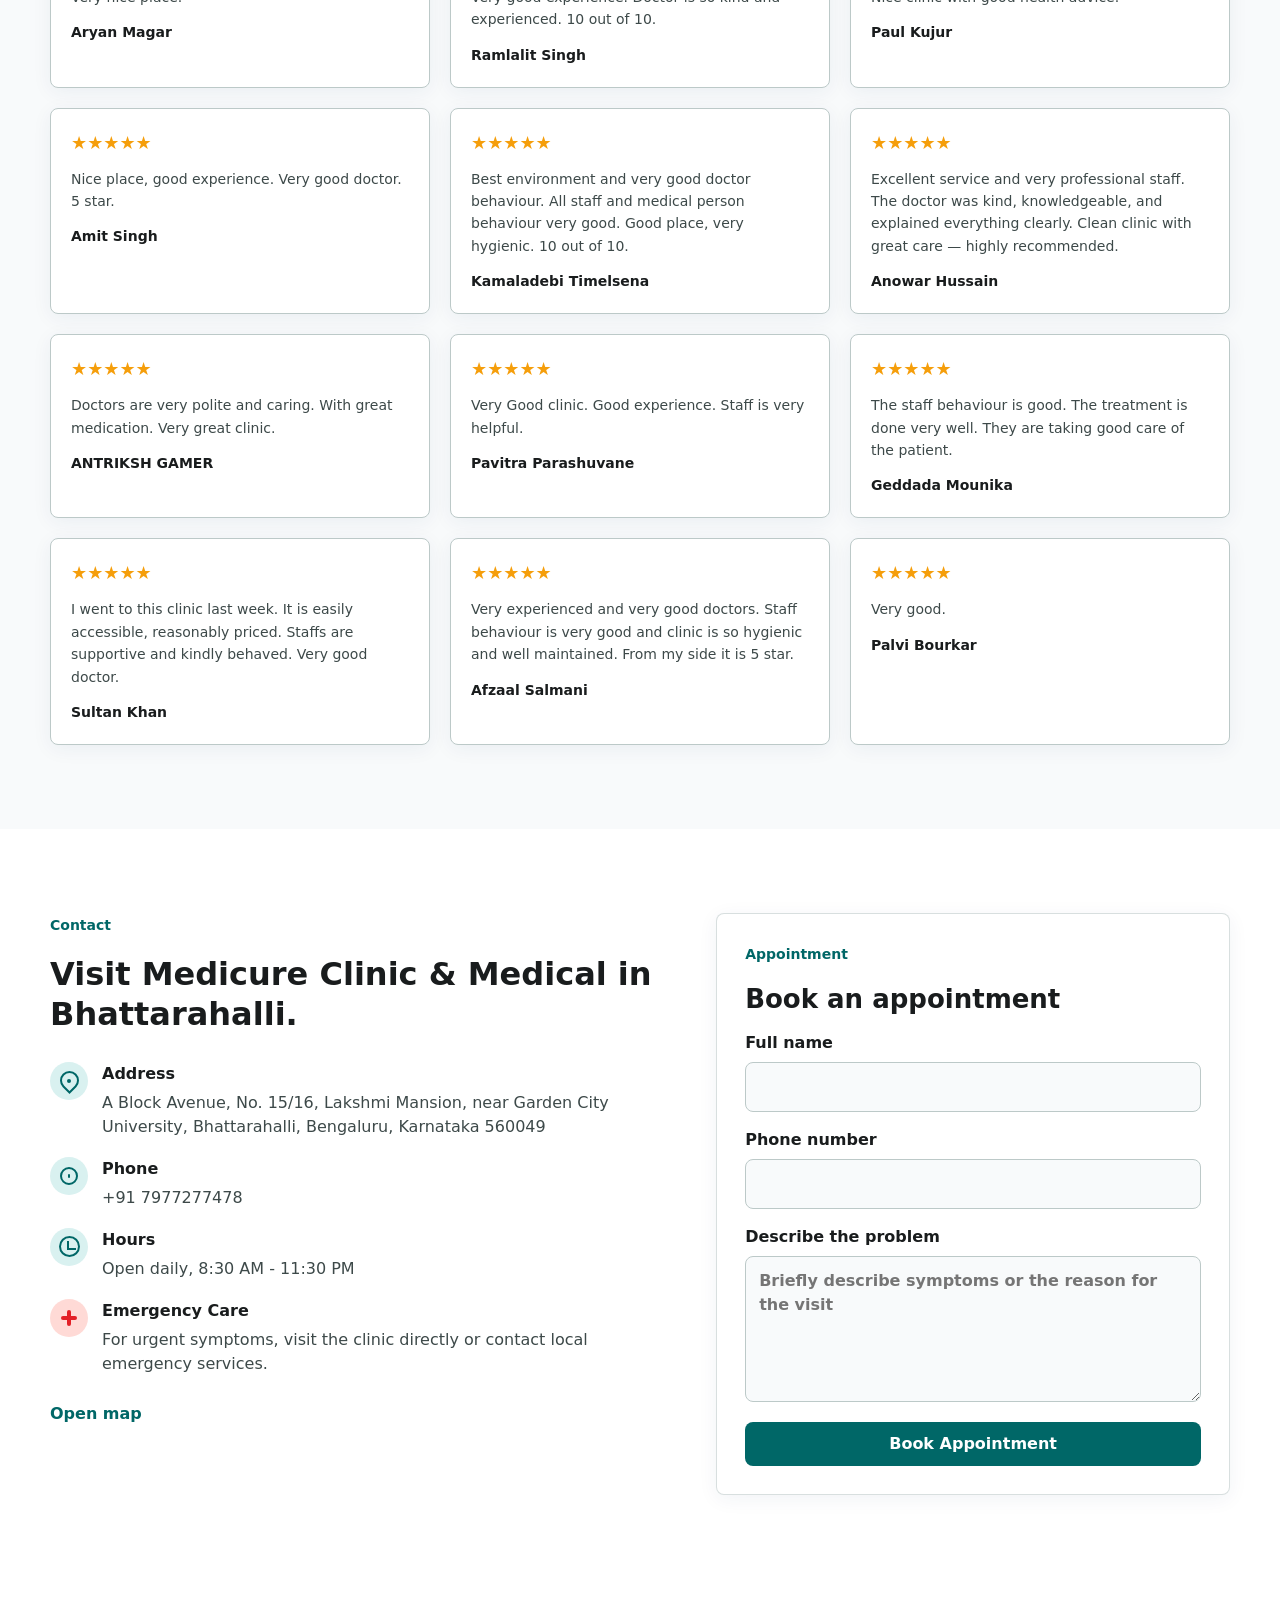
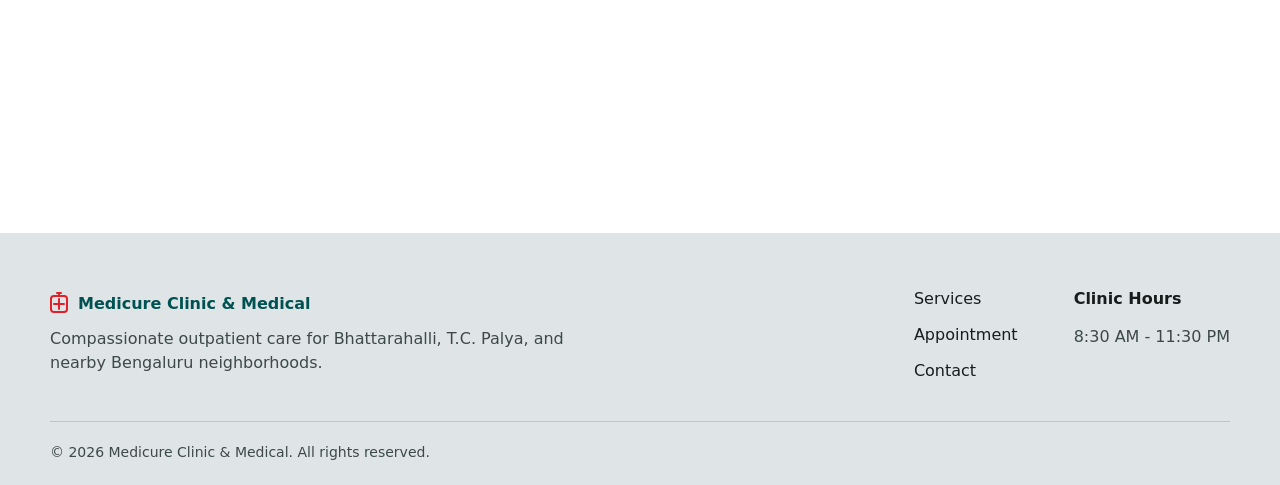
==== commit 6833f706: "Final cleanup: remove outdated references to lab/pathology" ====
--- a/index.html
+++ b/index.html
@@ -6,7 +6,7 @@
     <title>Medicure Clinic & Medical | Bhattarahalli</title>
     <meta
       name="description"
-      content="Medicure Clinic & Medical provides general consultations, pediatric care, diabetology, physiotherapy, laboratory services, and pharmacy support in Bhattarahalli, Bengaluru."
+      content="Medicure Clinic & Medical provides general consultations, pediatric care, diabetology, physiotherapy, and pharmacy support in Bhattarahalli, Bengaluru."
     >
     <meta name="robots" content="index, follow">
     <meta name="geo.region" content="IN-KA">
@@ -41,8 +41,7 @@
         "medicalSpecialty": [
           "PrimaryCare",
           "Pediatrics",
-          "Physiotherapy",
-          "Pathology"
+          "Physiotherapy"
         ]
       }
     </script>
@@ -235,7 +234,7 @@
             </article>
             <article>
               <strong>Specialty support</strong>
-              <span>Diabetology, physiotherapy, and lab referrals</span>
+              <span>Diabetology and physiotherapy</span>
             </article>
           </div>
         </div>
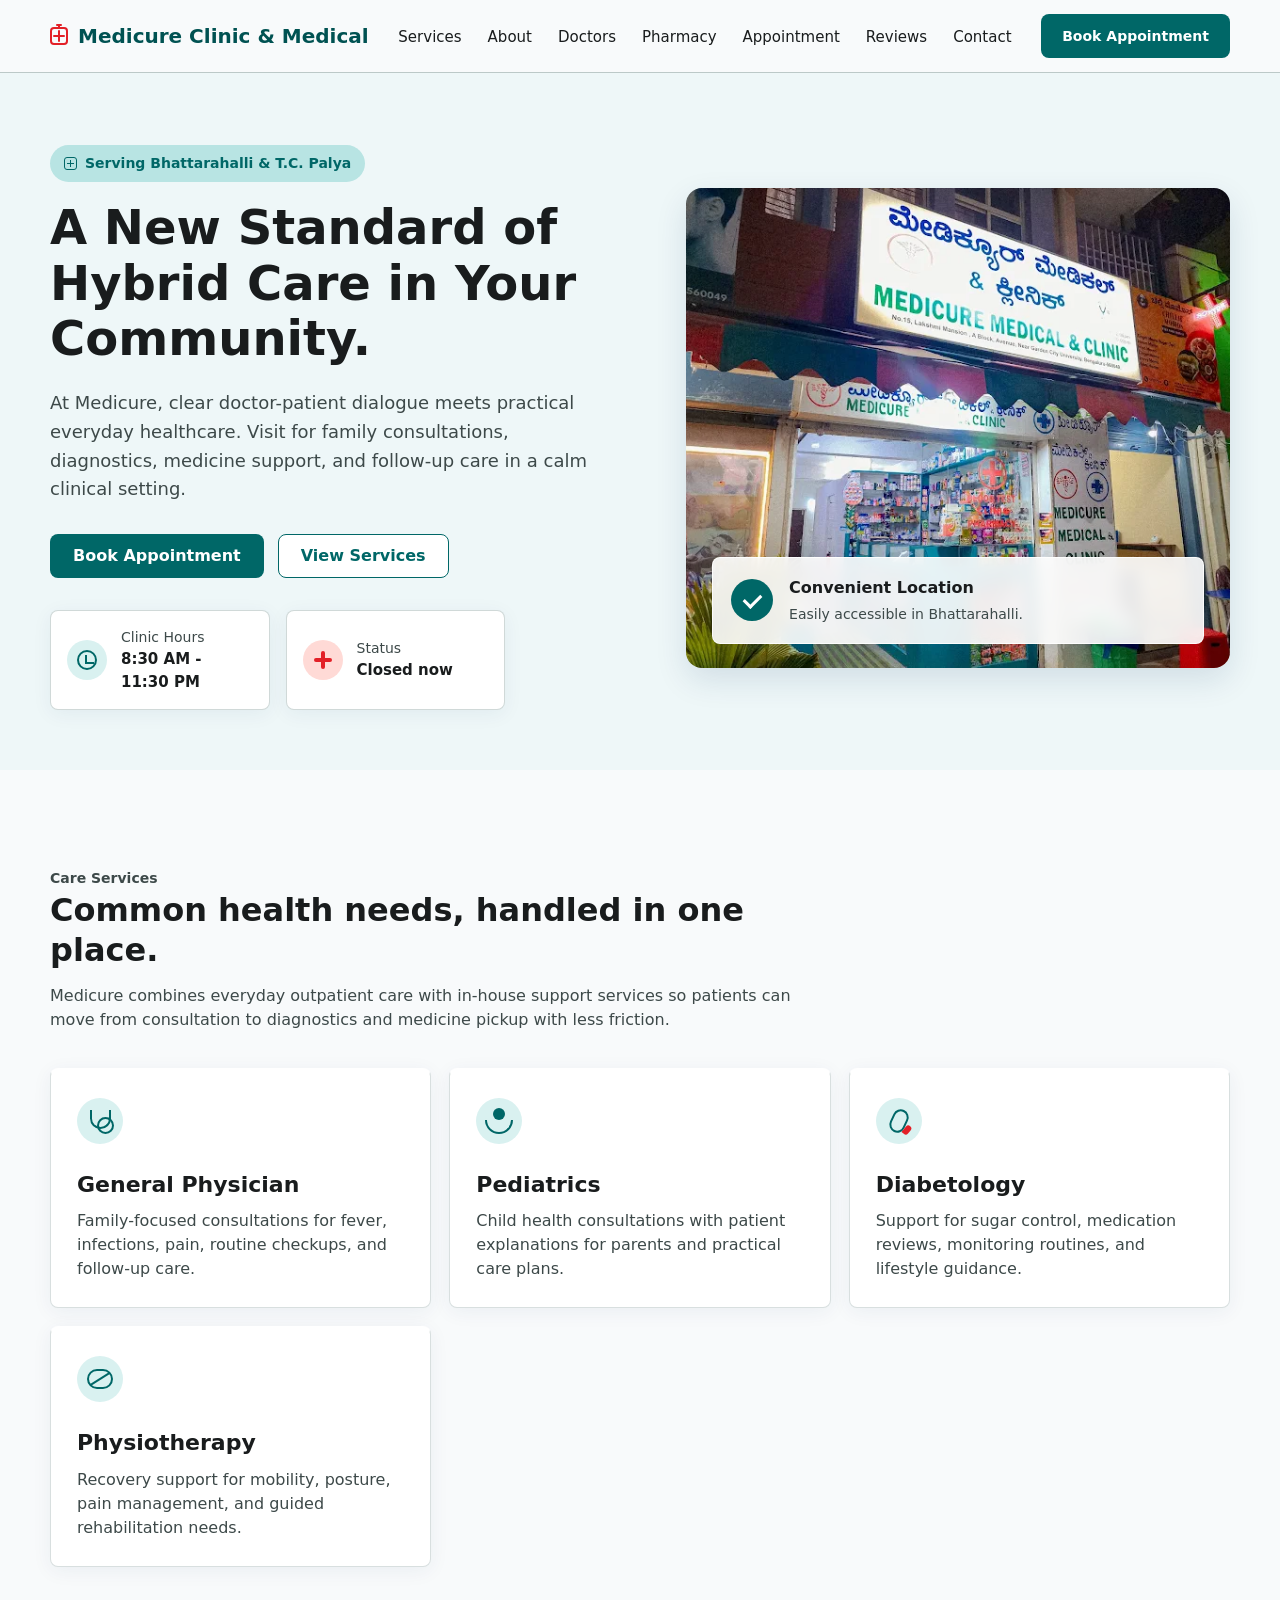
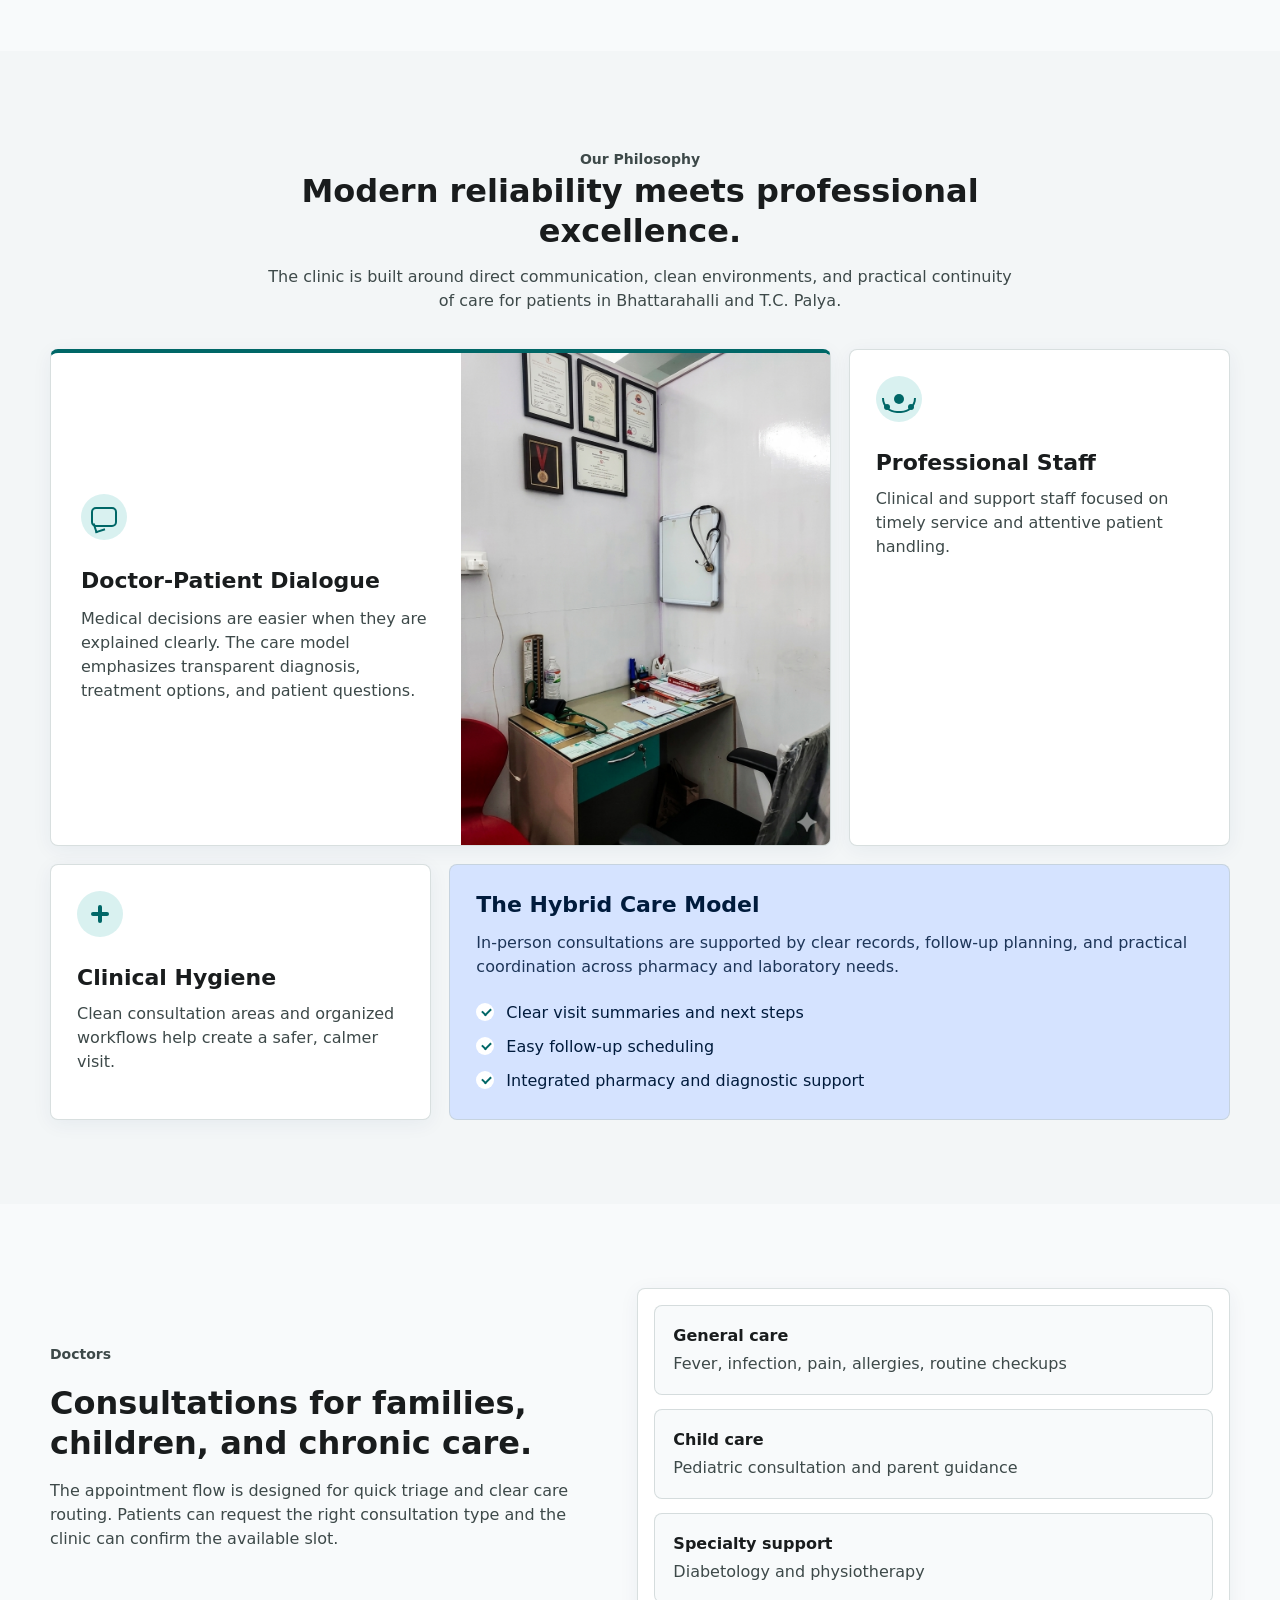
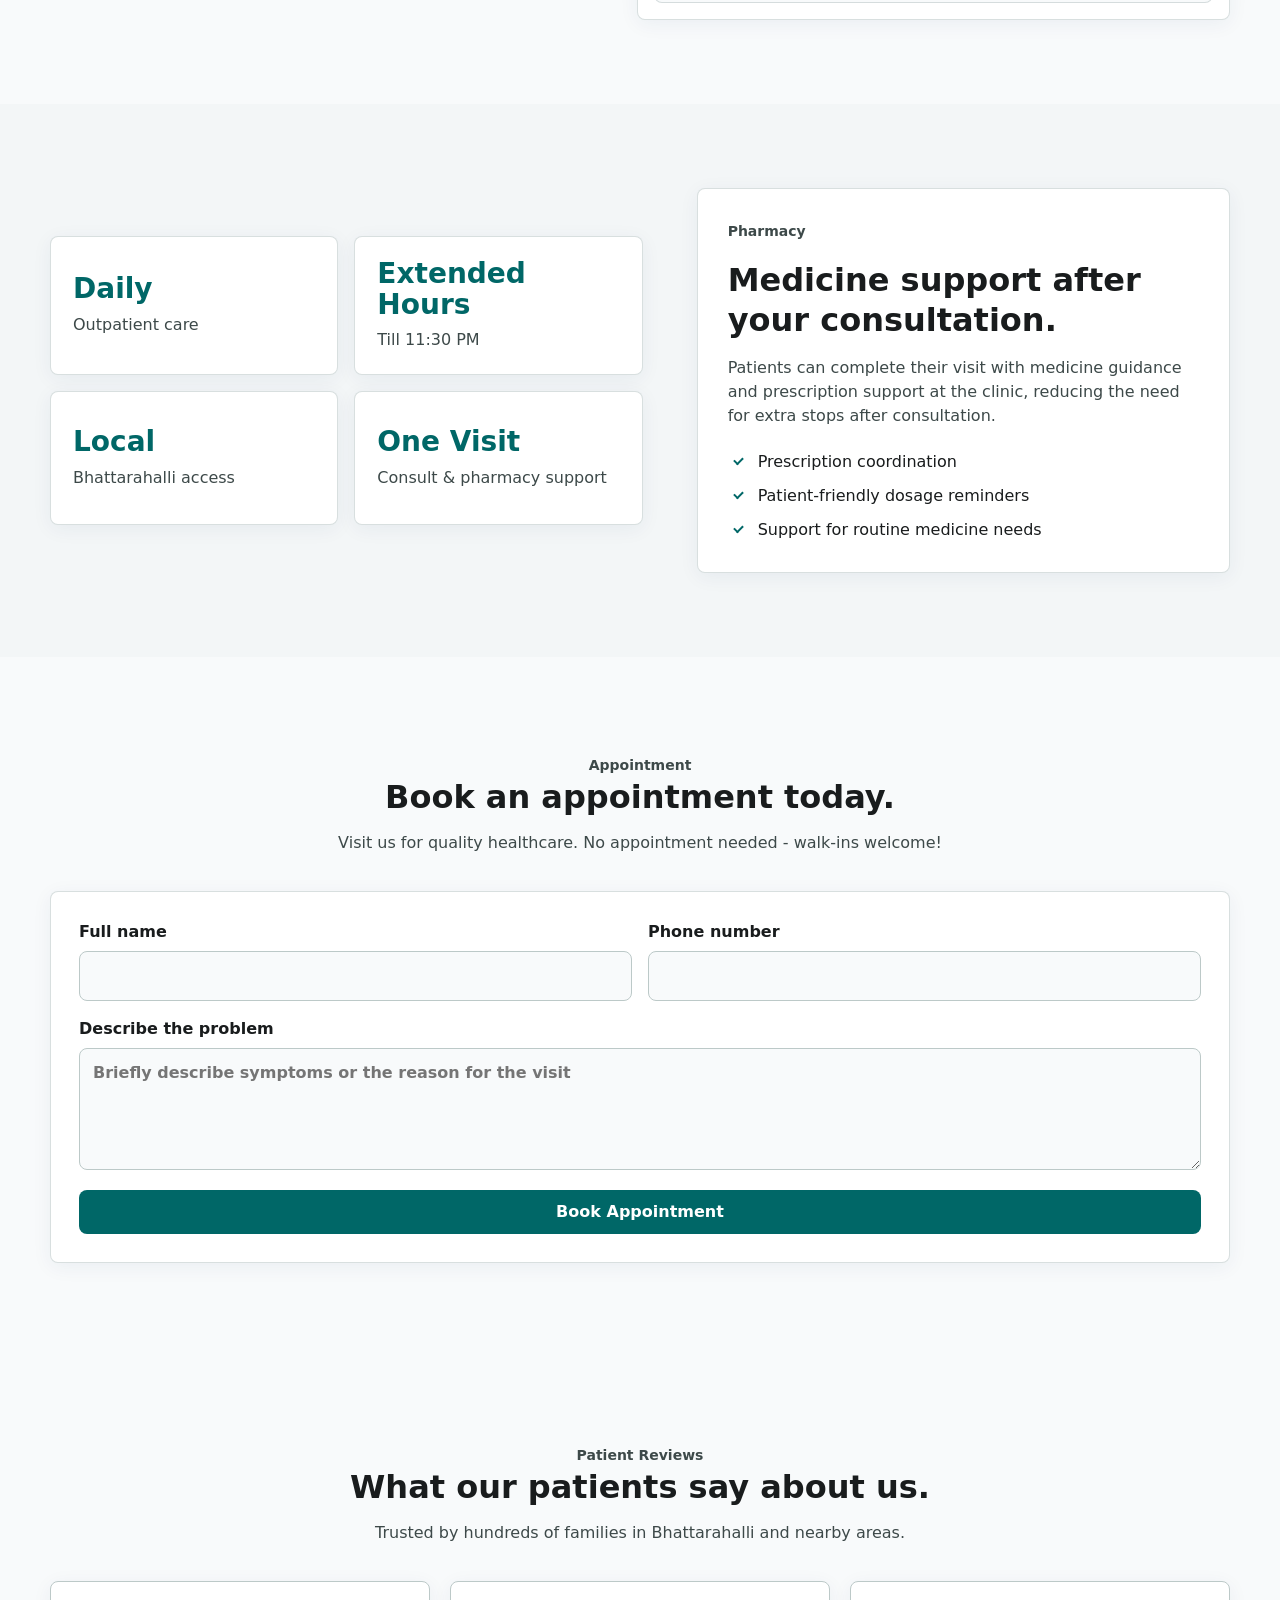
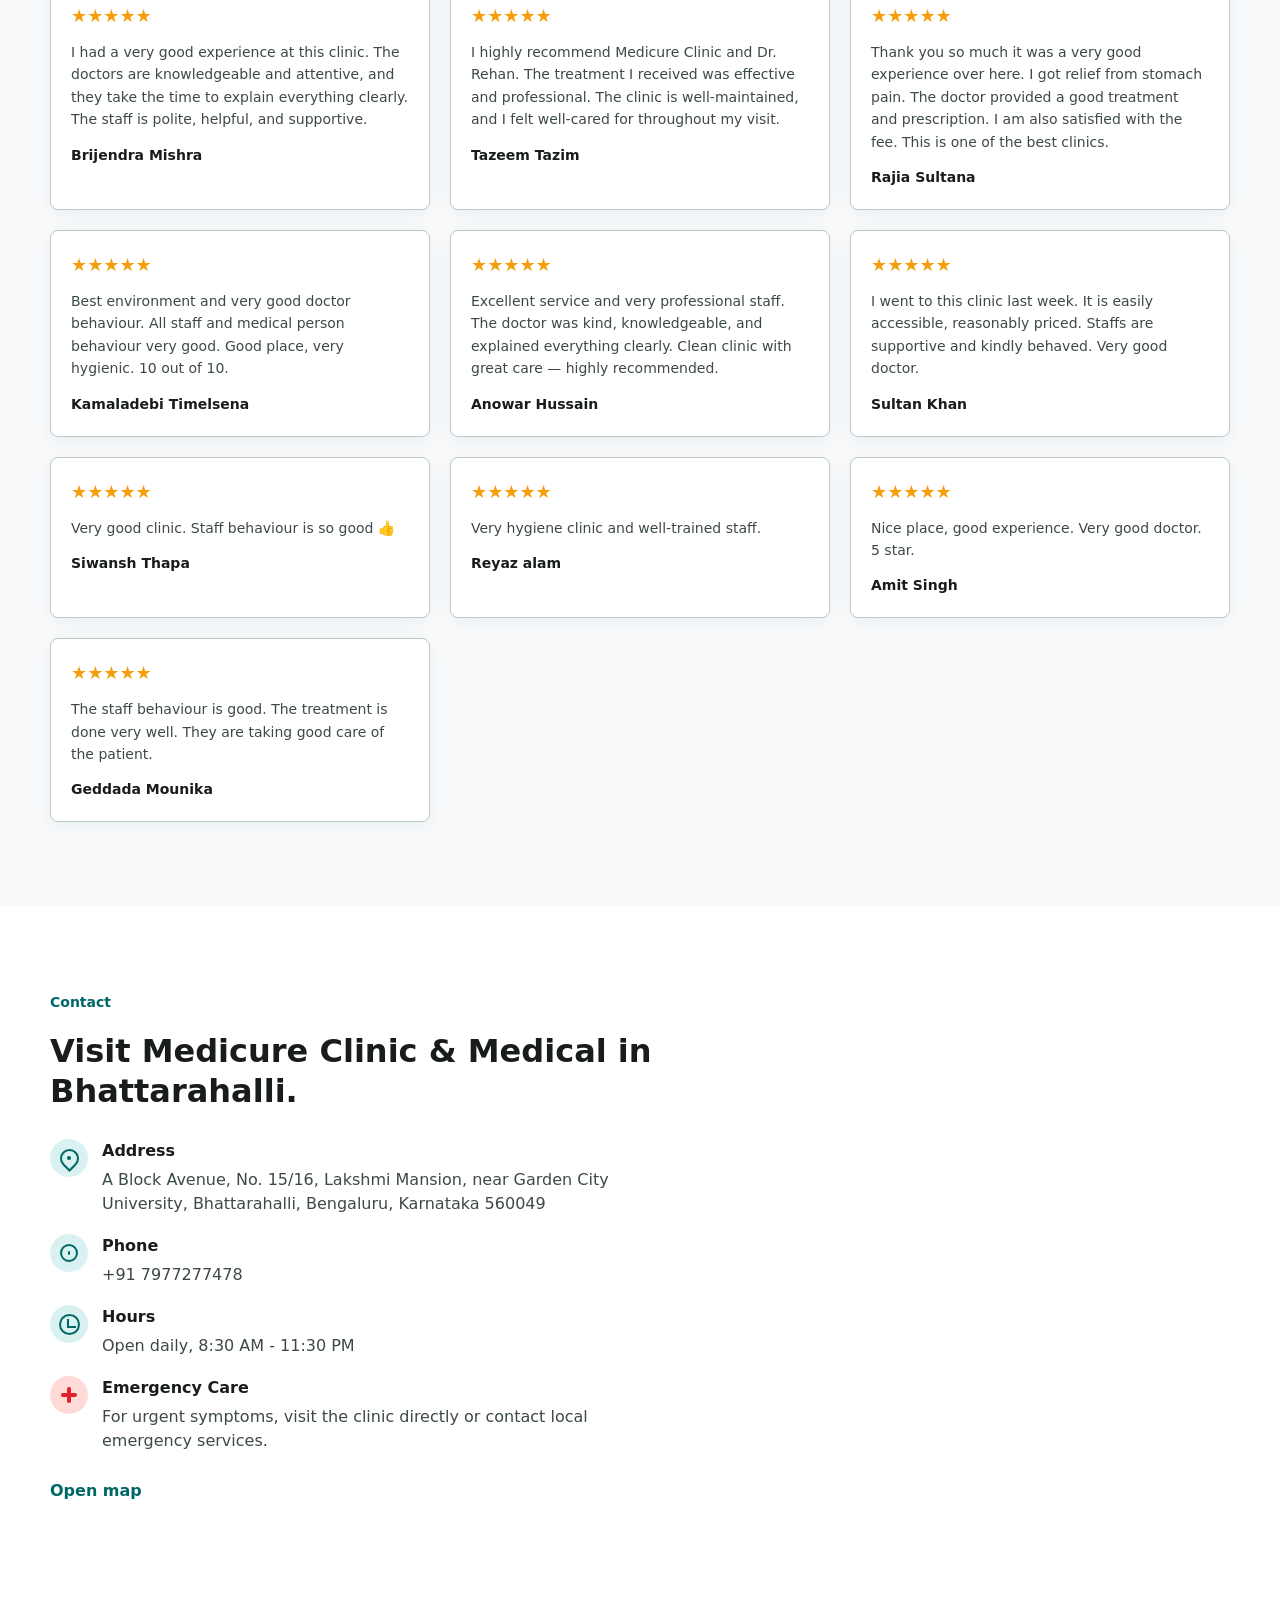
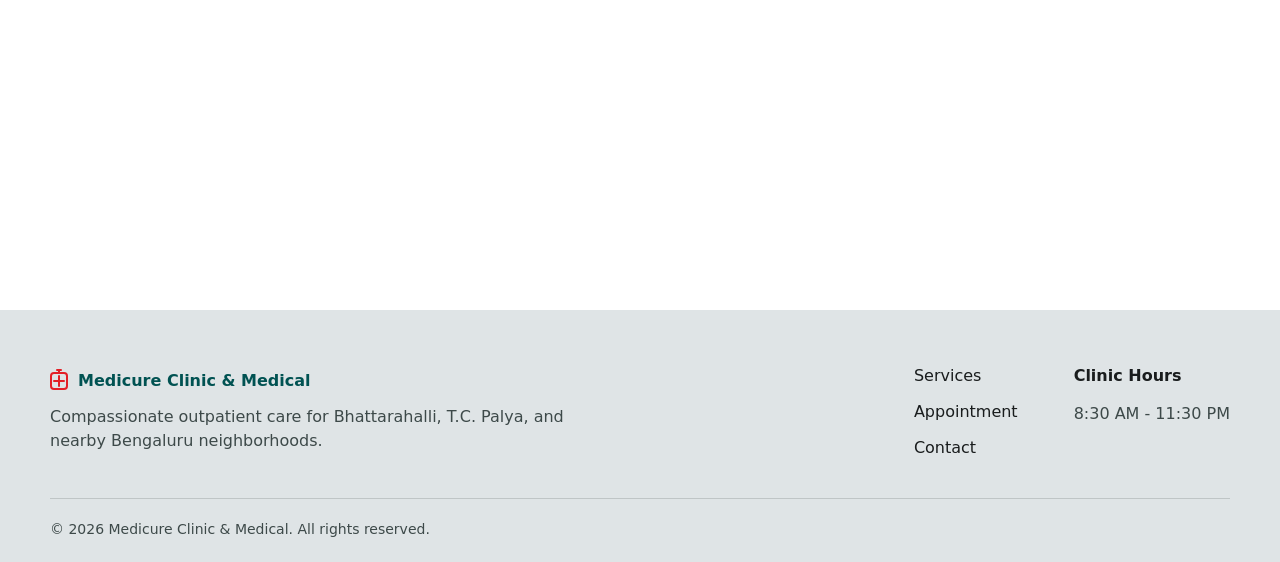
==== commit 20c5af1e: "Reorganize page: move appointment up, trim reviews to 10, simplify contact" ====
--- a/index.html
+++ b/index.html
@@ -66,8 +66,9 @@
           <a href="#services">Services</a>
           <a href="#about">About</a>
           <a href="#doctors">Doctors</a>
+          <a href="#pharmacy">Pharmacy</a>
+          <a href="#appointment">Appointment</a>
           <a href="#reviews">Reviews</a>
-          <a href="#pharmacy">Pharmacy</a>
           <a href="#contact">Contact</a>
         </nav>
 
@@ -276,6 +277,33 @@
         </div>
       </section>
 
+      <section class="section" id="appointment">
+        <div class="container">
+          <div class="section-heading centered">
+            <p class="section-kicker">Appointment</p>
+            <h2>Book an appointment today.</h2>
+            <p>Visit us for quality healthcare. No appointment needed - walk-ins welcome!</p>
+          </div>
+          <form class="appointment-form" id="book-appointment" data-whatsapp-form>
+            <div class="form-grid">
+              <label>
+                Full name
+                <input type="text" name="name" autocomplete="name" required>
+              </label>
+              <label>
+                Phone number
+                <input type="tel" name="phone" autocomplete="tel" required>
+              </label>
+            </div>
+            <label>
+              Describe the problem
+              <textarea name="problem" rows="4" placeholder="Briefly describe symptoms or the reason for the visit" required></textarea>
+            </label>
+            <button class="button button-primary form-button" type="submit">Book Appointment</button>
+          </form>
+        </div>
+      </section>
+
       <section class="section" id="reviews">
         <div class="container">
           <div class="section-heading centered">
@@ -291,103 +319,48 @@
             </article>
             <article class="review-card">
               <div class="review-stars">★★★★★</div>
+              <p class="review-text">I highly recommend Medicure Clinic and Dr. Rehan. The treatment I received was effective and professional. The clinic is well-maintained, and I felt well-cared for throughout my visit.</p>
+              <strong class="review-author">Tazeem Tazim</strong>
+            </article>
+            <article class="review-card">
+              <div class="review-stars">★★★★★</div>
+              <p class="review-text">Thank you so much it was a very good experience over here. I got relief from stomach pain. The doctor provided a good treatment and prescription. I am also satisfied with the fee. This is one of the best clinics.</p>
+              <strong class="review-author">Rajia Sultana</strong>
+            </article>
+            <article class="review-card">
+              <div class="review-stars">★★★★★</div>
+              <p class="review-text">Best environment and very good doctor behaviour. All staff and medical person behaviour very good. Good place, very hygienic. 10 out of 10.</p>
+              <strong class="review-author">Kamaladebi Timelsena</strong>
+            </article>
+            <article class="review-card">
+              <div class="review-stars">★★★★★</div>
+              <p class="review-text">Excellent service and very professional staff. The doctor was kind, knowledgeable, and explained everything clearly. Clean clinic with great care — highly recommended.</p>
+              <strong class="review-author">Anowar Hussain</strong>
+            </article>
+            <article class="review-card">
+              <div class="review-stars">★★★★★</div>
+              <p class="review-text">I went to this clinic last week. It is easily accessible, reasonably priced. Staffs are supportive and kindly behaved. Very good doctor.</p>
+              <strong class="review-author">Sultan Khan</strong>
+            </article>
+            <article class="review-card">
+              <div class="review-stars">★★★★★</div>
               <p class="review-text">Very good clinic. Staff behaviour is so good 👍</p>
               <strong class="review-author">Siwansh Thapa</strong>
             </article>
             <article class="review-card">
               <div class="review-stars">★★★★★</div>
-              <p class="review-text">Thank you so much it was a very good experience over here. I got relief from stomach pain. The doctor provided a good treatment and prescription. I am also satisfied with the fee. This is one of the best clinics.</p>
-              <strong class="review-author">Rajia Sultana</strong>
-            </article>
-            <article class="review-card">
-              <div class="review-stars">★★★★★</div>
-              <p class="review-text">Good experience and very affordable as well.</p>
-              <strong class="review-author">Migmar Bhuti</strong>
-            </article>
-            <article class="review-card">
-              <div class="review-stars">★★★★★</div>
-              <p class="review-text">Great clinic.</p>
-              <strong class="review-author">Aarushi Vishwakarma</strong>
-            </article>
-            <article class="review-card">
-              <div class="review-stars">★★★★★</div>
               <p class="review-text">Very hygiene clinic and well-trained staff.</p>
               <strong class="review-author">Reyaz alam</strong>
             </article>
             <article class="review-card">
               <div class="review-stars">★★★★★</div>
-              <p class="review-text">Great experience.</p>
-              <strong class="review-author">Akshara Singh</strong>
-            </article>
-            <article class="review-card">
-              <div class="review-stars">★★★★★</div>
-              <p class="review-text">Always best in their services.</p>
-              <strong class="review-author">Prabha Sahu</strong>
-            </article>
-            <article class="review-card">
-              <div class="review-stars">★★★★★</div>
-              <p class="review-text">I highly recommend Medicure Clinic and Dr. Rehan. The treatment I received was effective and professional. The clinic is well-maintained, and I felt well-cared for throughout my visit.</p>
-              <strong class="review-author">Tazeem Tazim</strong>
-            </article>
-            <article class="review-card">
-              <div class="review-stars">★★★★★</div>
-              <p class="review-text">Very nice place.</p>
-              <strong class="review-author">Aryan Magar</strong>
-            </article>
-            <article class="review-card">
-              <div class="review-stars">★★★★★</div>
-              <p class="review-text">Very good experience. Doctor is so kind and experienced. 10 out of 10.</p>
-              <strong class="review-author">Ramlalit Singh</strong>
-            </article>
-            <article class="review-card">
-              <div class="review-stars">★★★★★</div>
-              <p class="review-text">Nice clinic with good health advice.</p>
-              <strong class="review-author">Paul Kujur</strong>
-            </article>
-            <article class="review-card">
-              <div class="review-stars">★★★★★</div>
               <p class="review-text">Nice place, good experience. Very good doctor. 5 star.</p>
               <strong class="review-author">Amit Singh</strong>
             </article>
             <article class="review-card">
               <div class="review-stars">★★★★★</div>
-              <p class="review-text">Best environment and very good doctor behaviour. All staff and medical person behaviour very good. Good place, very hygienic. 10 out of 10.</p>
-              <strong class="review-author">Kamaladebi Timelsena</strong>
-            </article>
-            <article class="review-card">
-              <div class="review-stars">★★★★★</div>
-              <p class="review-text">Excellent service and very professional staff. The doctor was kind, knowledgeable, and explained everything clearly. Clean clinic with great care — highly recommended.</p>
-              <strong class="review-author">Anowar Hussain</strong>
-            </article>
-            <article class="review-card">
-              <div class="review-stars">★★★★★</div>
-              <p class="review-text">Doctors are very polite and caring. With great medication. Very great clinic.</p>
-              <strong class="review-author">ANTRIKSH GAMER</strong>
-            </article>
-            <article class="review-card">
-              <div class="review-stars">★★★★★</div>
-              <p class="review-text">Very Good clinic. Good experience. Staff is very helpful.</p>
-              <strong class="review-author">Pavitra Parashuvane</strong>
-            </article>
-            <article class="review-card">
-              <div class="review-stars">★★★★★</div>
               <p class="review-text">The staff behaviour is good. The treatment is done very well. They are taking good care of the patient.</p>
               <strong class="review-author">Geddada Mounika</strong>
-            </article>
-            <article class="review-card">
-              <div class="review-stars">★★★★★</div>
-              <p class="review-text">I went to this clinic last week. It is easily accessible, reasonably priced. Staffs are supportive and kindly behaved. Very good doctor.</p>
-              <strong class="review-author">Sultan Khan</strong>
-            </article>
-            <article class="review-card">
-              <div class="review-stars">★★★★★</div>
-              <p class="review-text">Very experienced and very good doctors. Staff behaviour is very good and clinic is so hygienic and well maintained. From my side it is 5 star.</p>
-              <strong class="review-author">Afzaal Salmani</strong>
-            </article>
-            <article class="review-card">
-              <div class="review-stars">★★★★★</div>
-              <p class="review-text">Very good.</p>
-              <strong class="review-author">Palvi Bourkar</strong>
             </article>
           </div>
         </div>
@@ -444,26 +417,6 @@
               referrerpolicy="no-referrer-when-downgrade">
             </iframe>
           </div>
-
-          <form class="appointment-form" id="appointment" data-whatsapp-form>
-            <div class="form-heading">
-              <p class="section-kicker">Appointment</p>
-              <h2>Book an appointment</h2>
-            </div>
-            <label>
-              Full name
-              <input type="text" name="name" autocomplete="name" required>
-            </label>
-            <label>
-              Phone number
-              <input type="tel" name="phone" autocomplete="tel" required>
-            </label>
-            <label>
-              Describe the problem
-              <textarea name="problem" rows="5" placeholder="Briefly describe symptoms or the reason for the visit" required></textarea>
-            </label>
-            <button class="button button-primary form-button" type="submit">Book Appointment</button>
-          </form>
         </div>
       </section>
     </main>
--- a/styles.css
+++ b/styles.css
@@ -1118,6 +1118,18 @@
   margin-top: 4px;
 }
 
+.form-grid {
+  display: grid;
+  grid-template-columns: 1fr 1fr;
+  gap: 16px;
+}
+
+@media (max-width: 600px) {
+  .form-grid {
+    grid-template-columns: 1fr;
+  }
+}
+
 .site-footer {
   background: #dfe4e6;
   padding: 54px 0 22px;
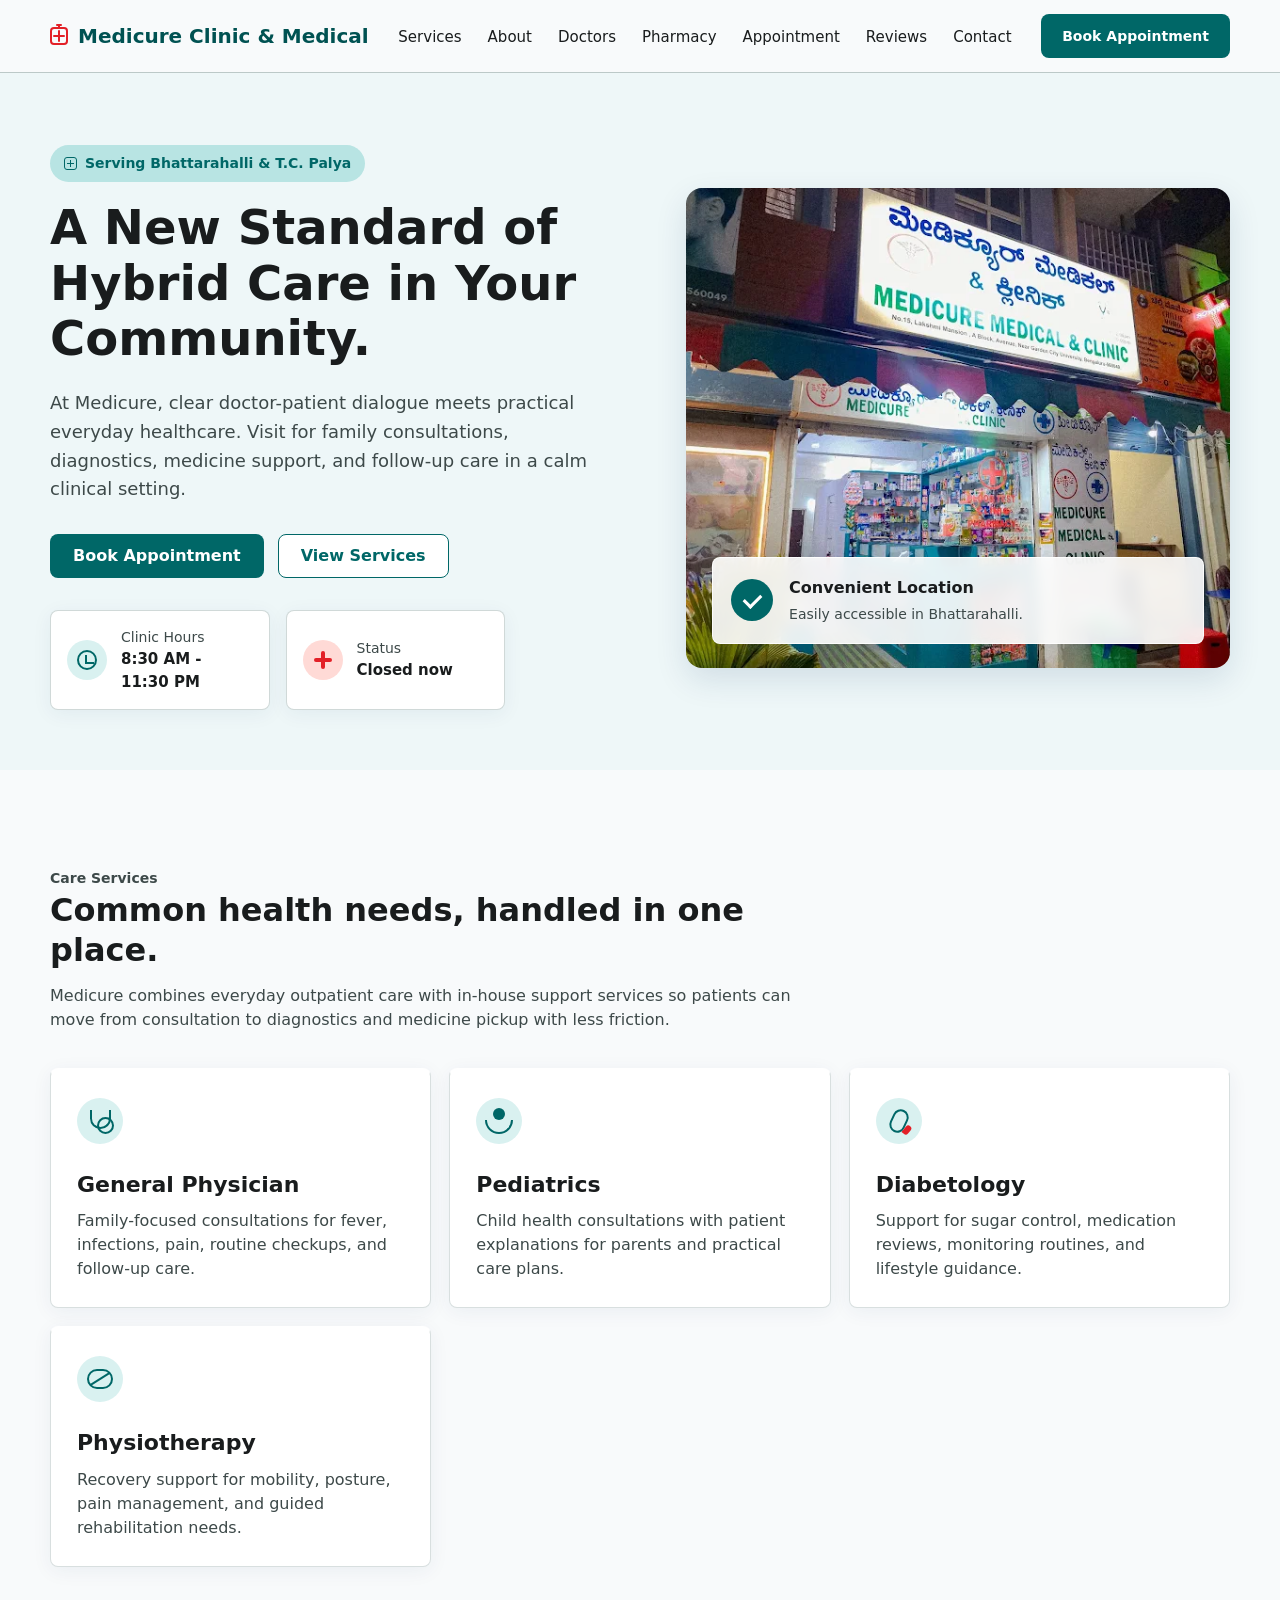
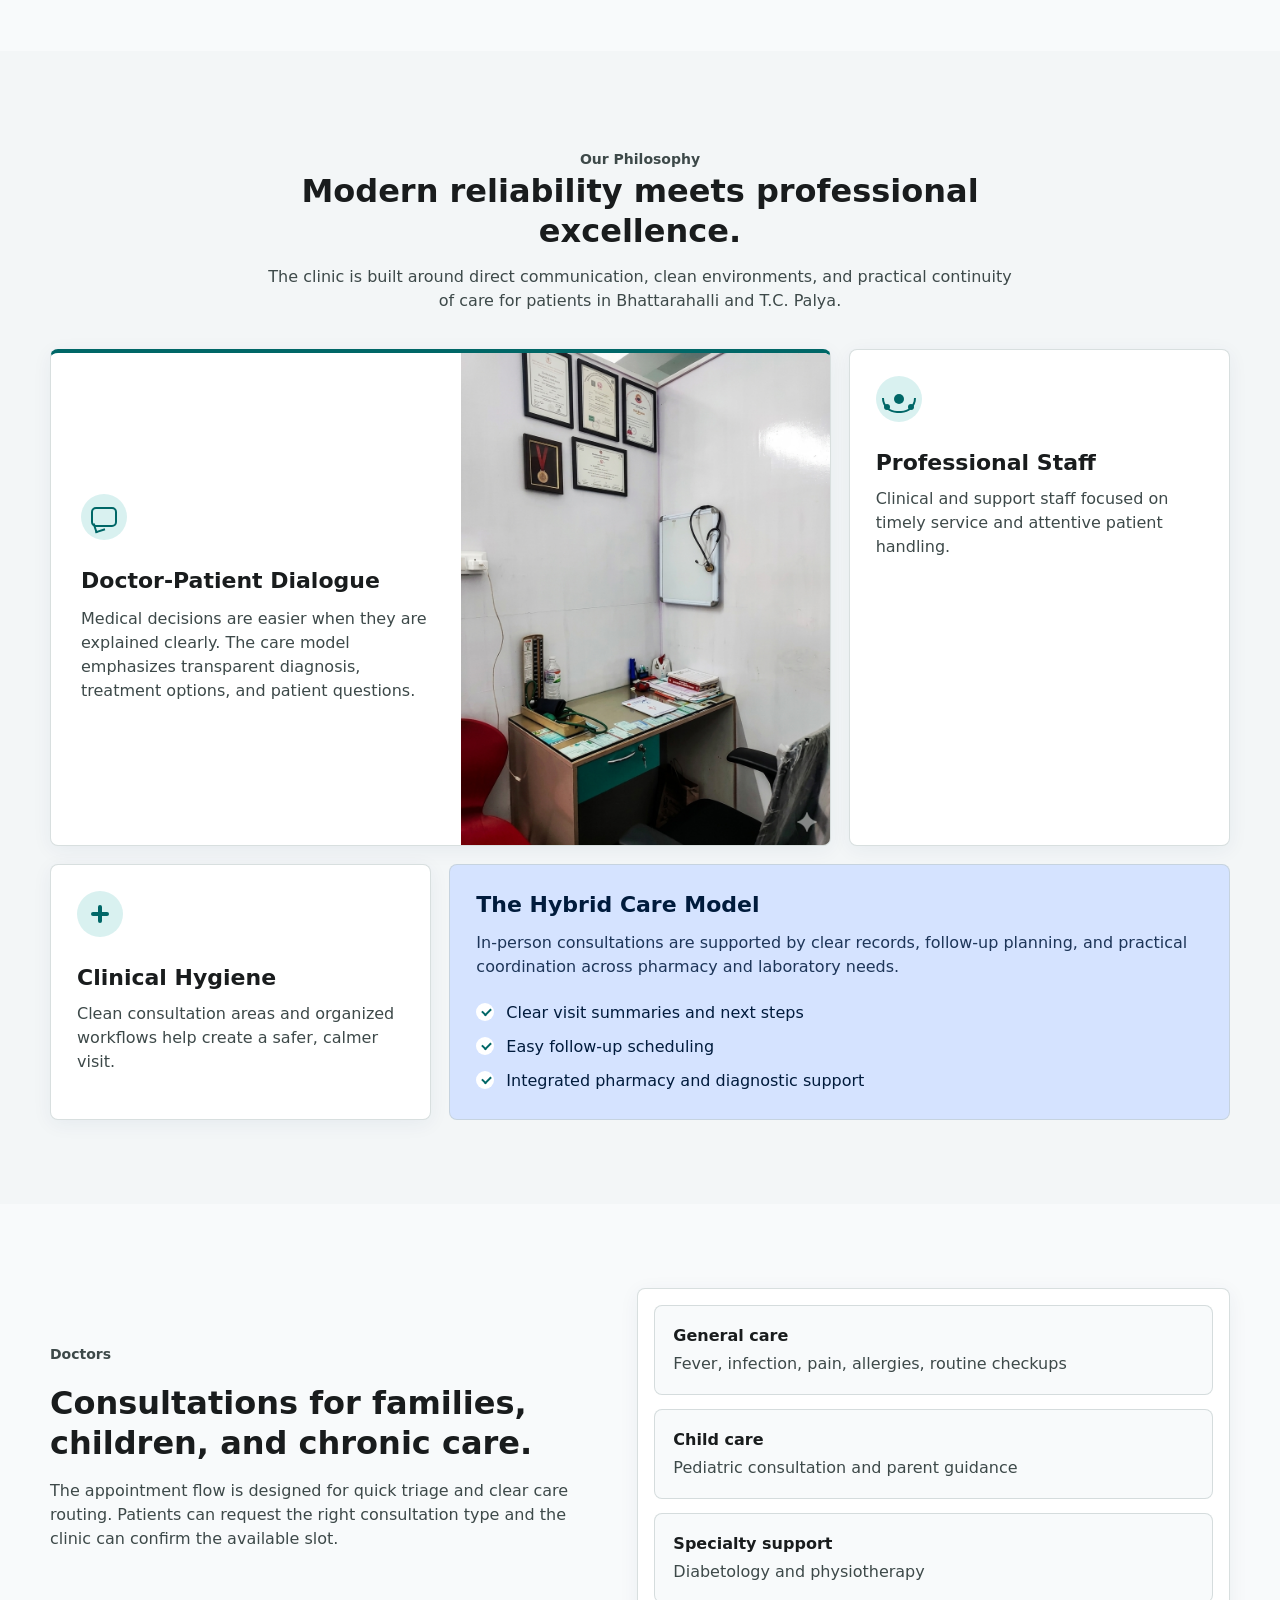
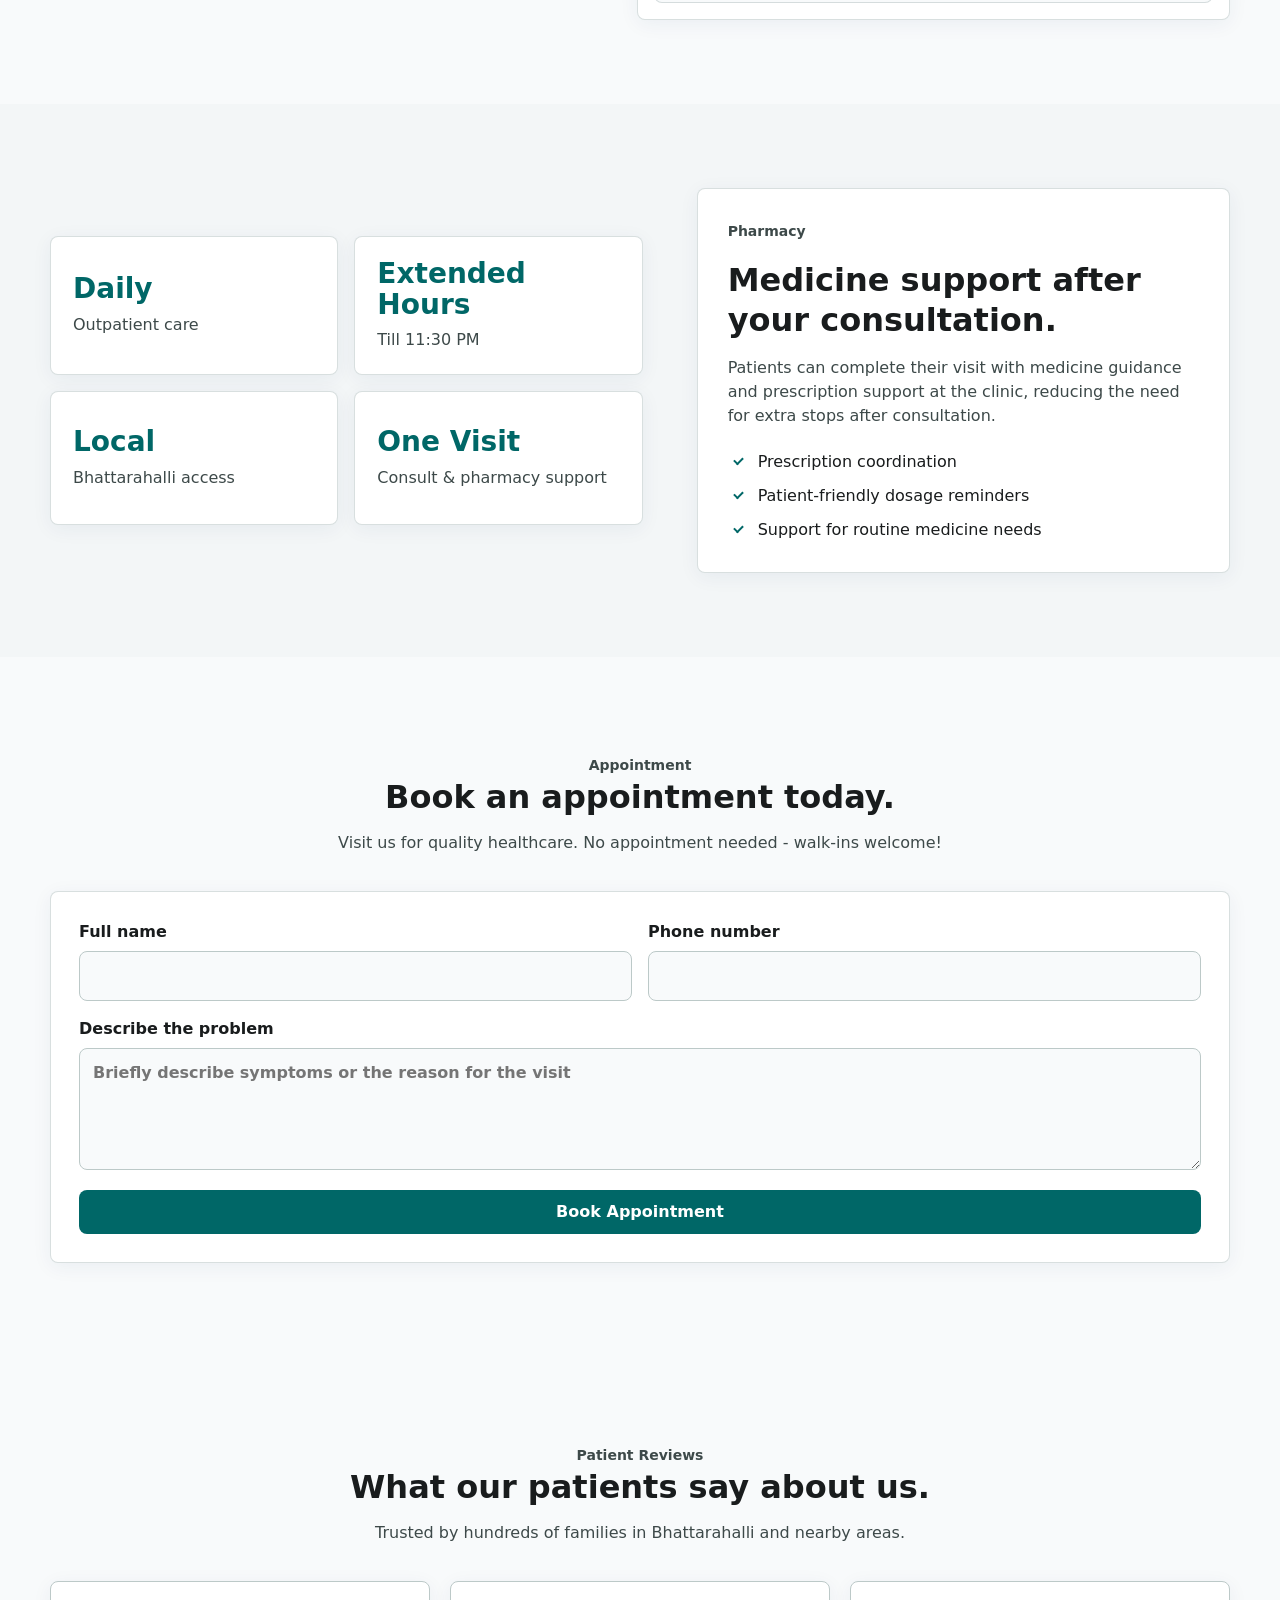
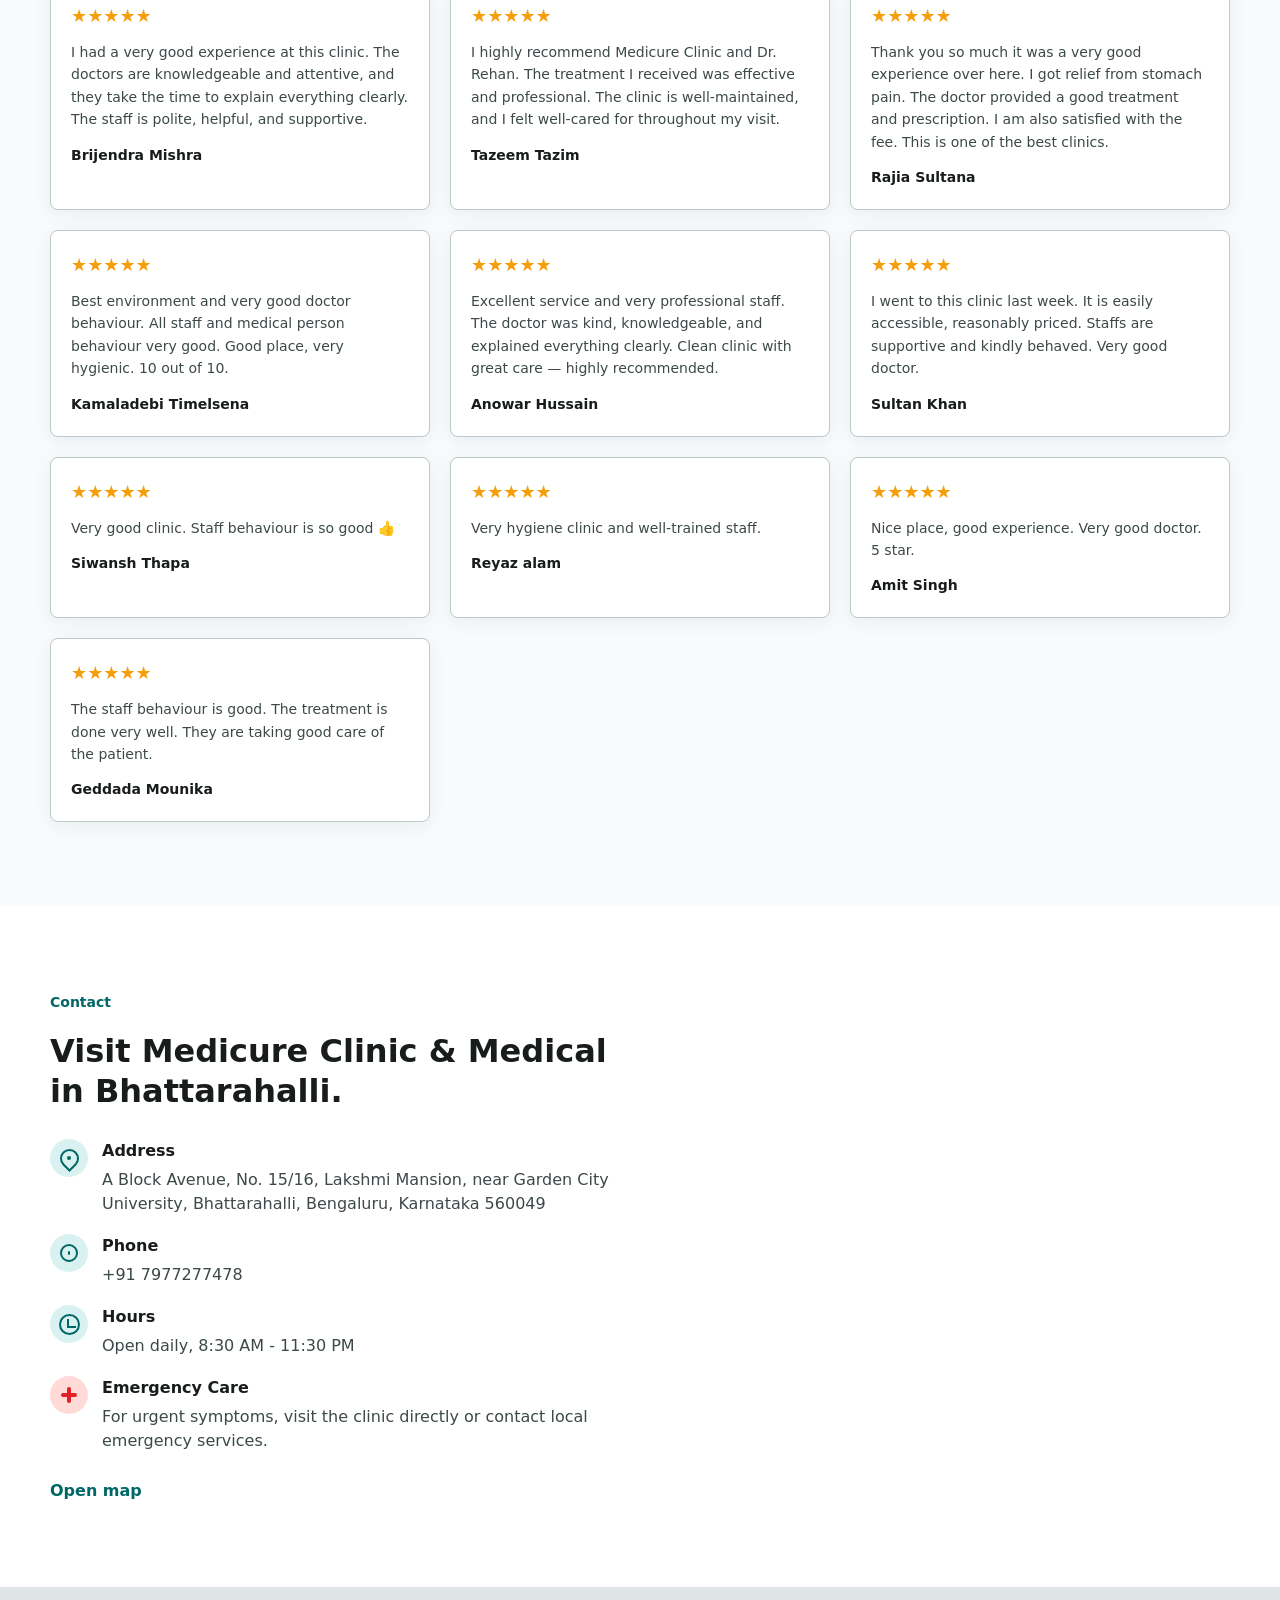
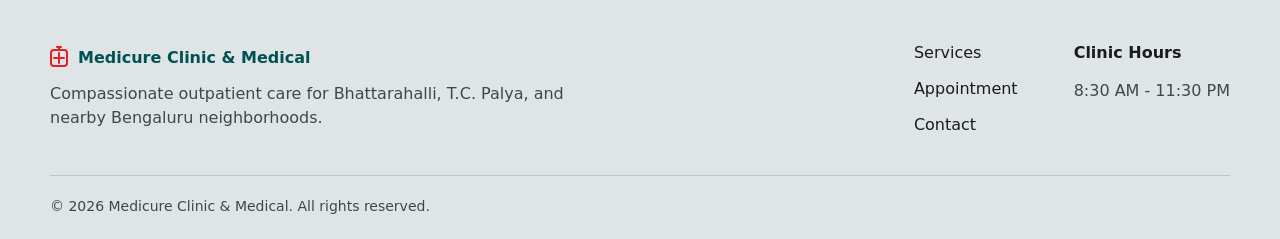
==== commit 868e13a1: "Fix contact section - move map to right column" ====
--- a/index.html
+++ b/index.html
@@ -407,11 +407,13 @@
               target="_blank"
               rel="noreferrer"
             >Open map</a>
+          </div>
+          <div class="map-container">
             <iframe 
               src="https://www.google.com/maps/embed?pb=!1m18!1m12!1m3!1d3888.8!2d77.7061699!3d13.0234782!2m3!1f0!2f0!3f0!3m2!1i1024!2i768!4f13.1!3m3!1m2!1s0x3bae1110c1aab43f%3A0xd68bac86f4b4e414!2sMedicure%20Clinic%20%26%20Medical!5e0!3m2!1sen!2sin!4v1700000000000!5m2!1sen!2sin"
               width="100%" 
-              height="300" 
-              style="border:0; border-radius: 8px; margin-top: 1rem;" 
+              height="100%" 
+              style="border:0; border-radius: 8px;" 
               allowfullscreen="" 
               loading="lazy" 
               referrerpolicy="no-referrer-when-downgrade">
--- a/styles.css
+++ b/styles.css
@@ -962,9 +962,19 @@
 
 .contact-grid {
   display: grid;
-  grid-template-columns: minmax(0, 0.95fr) minmax(360px, 0.8fr);
+  grid-template-columns: 1fr 1fr;
   gap: 56px;
   align-items: start;
+}
+
+.map-container {
+  height: 350px;
+  border-radius: var(--radius);
+  overflow: hidden;
+}
+
+.map-container iframe {
+  min-height: 350px;
 }
 
 .contact-list {
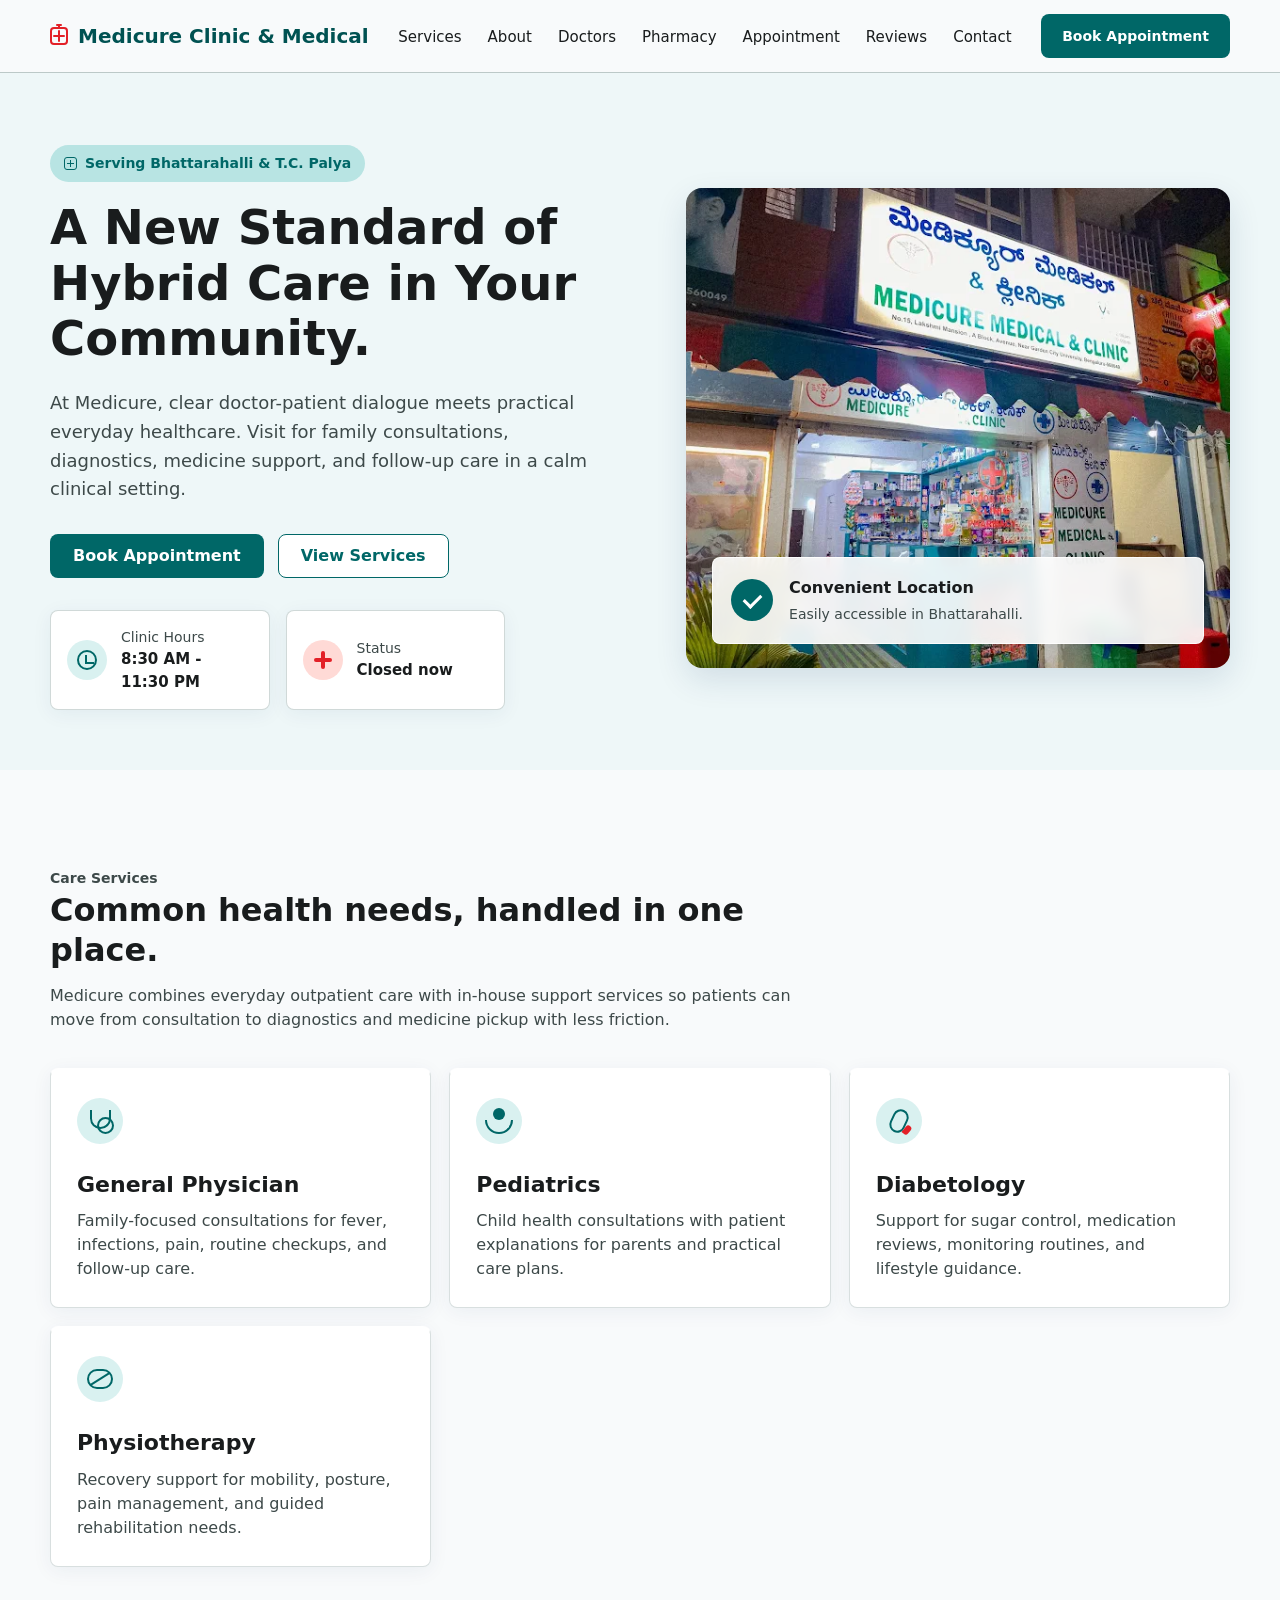
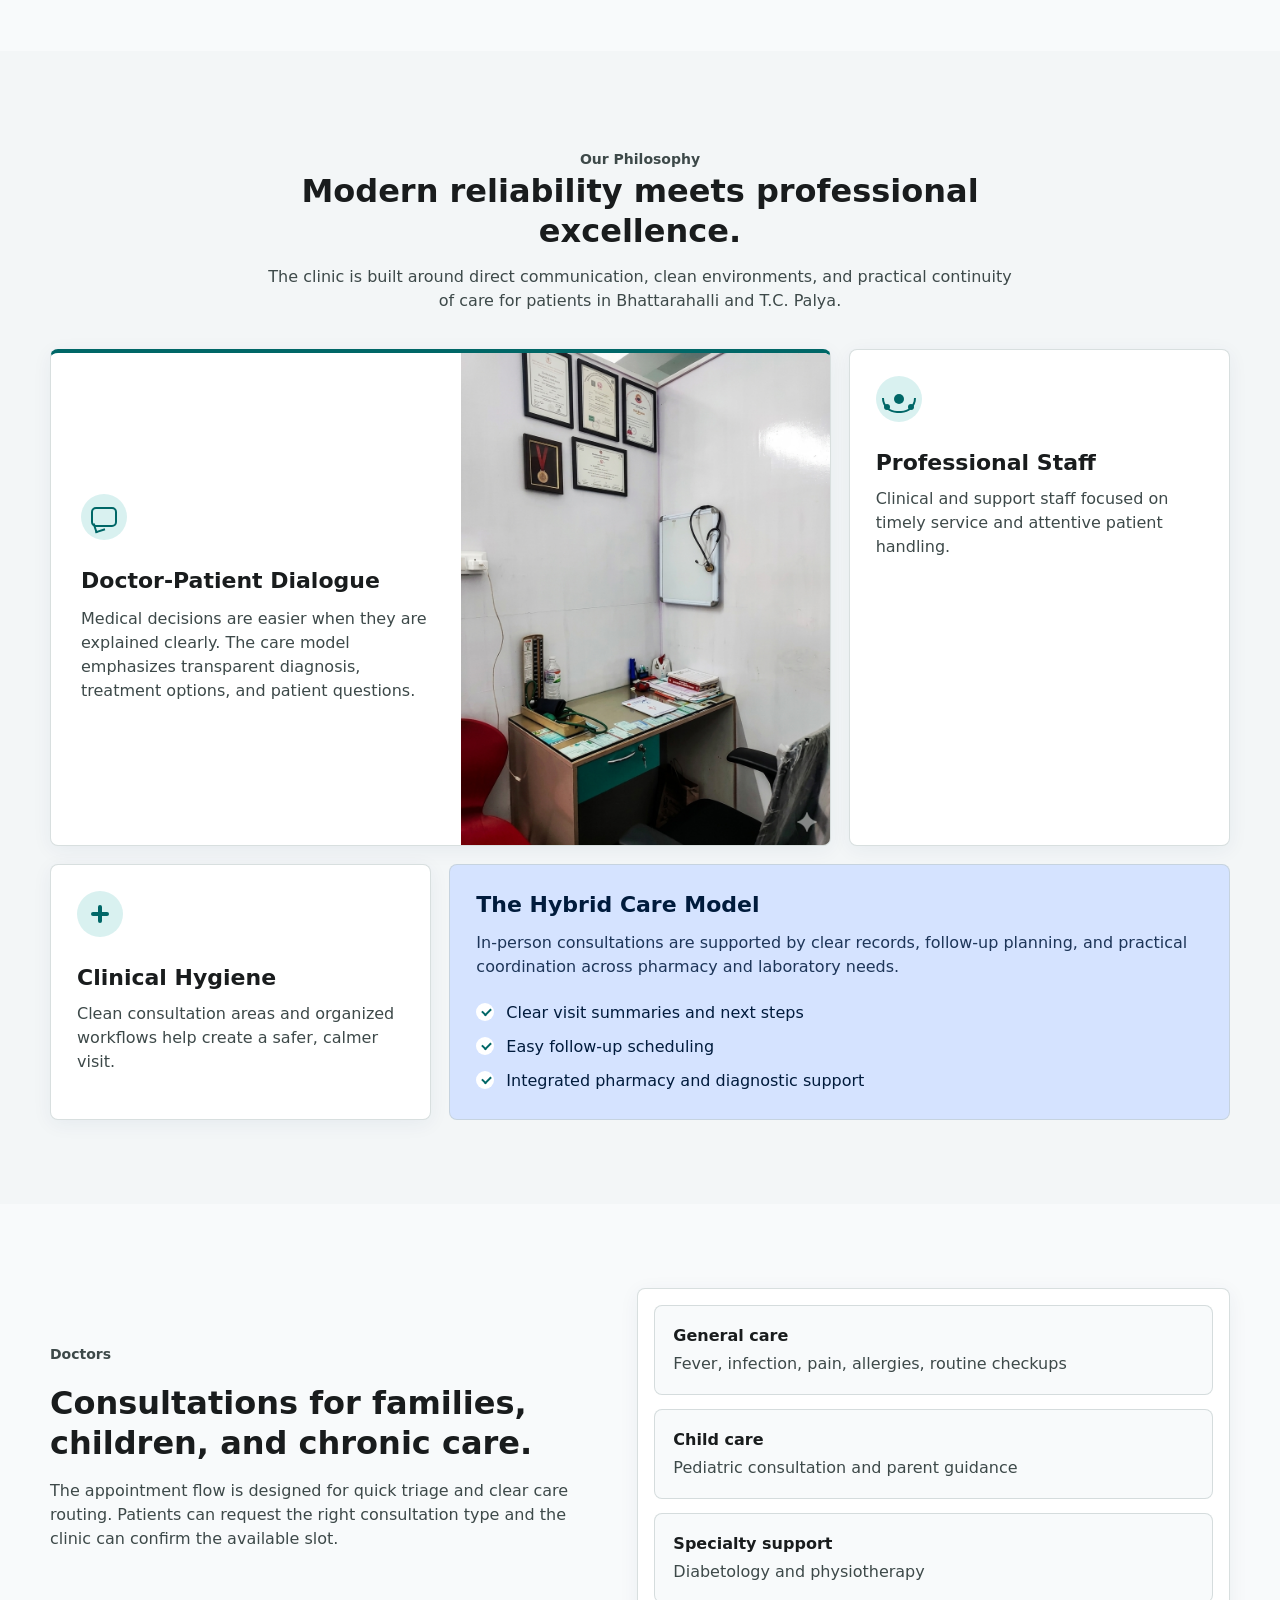
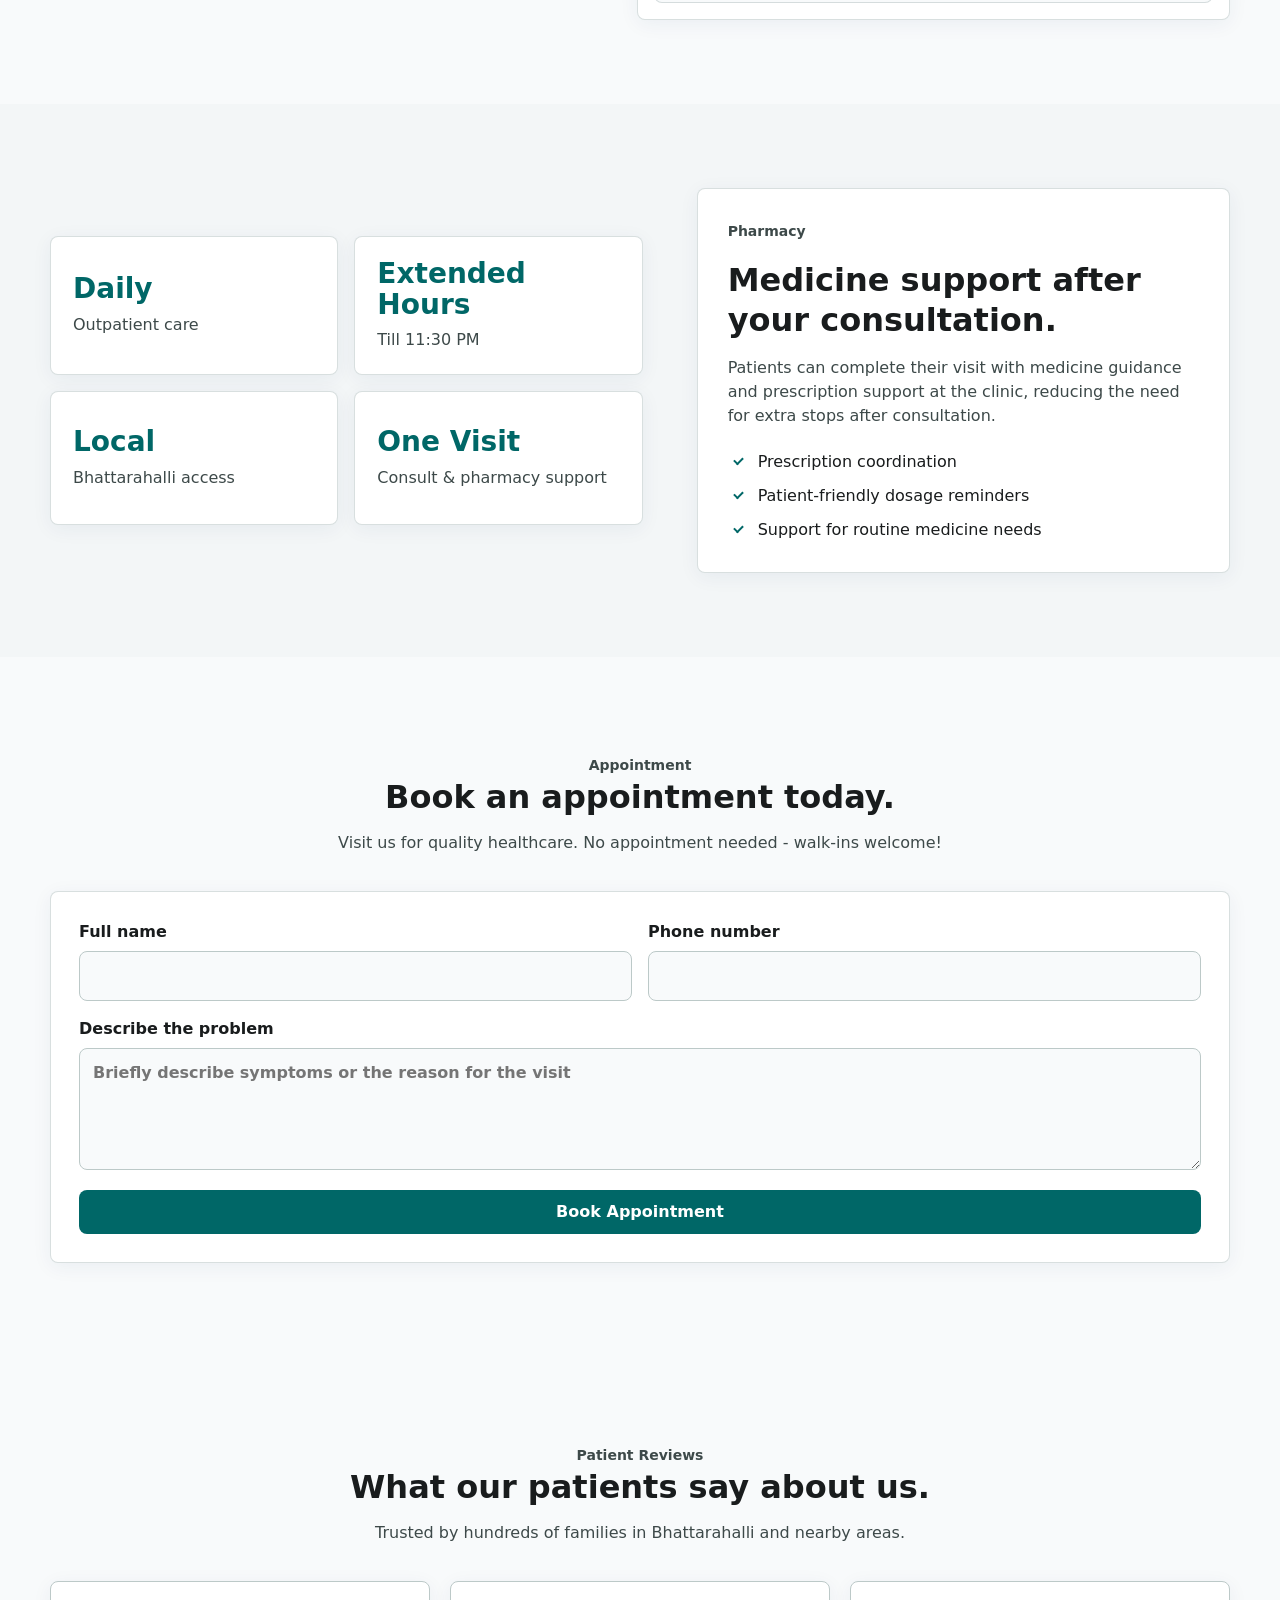
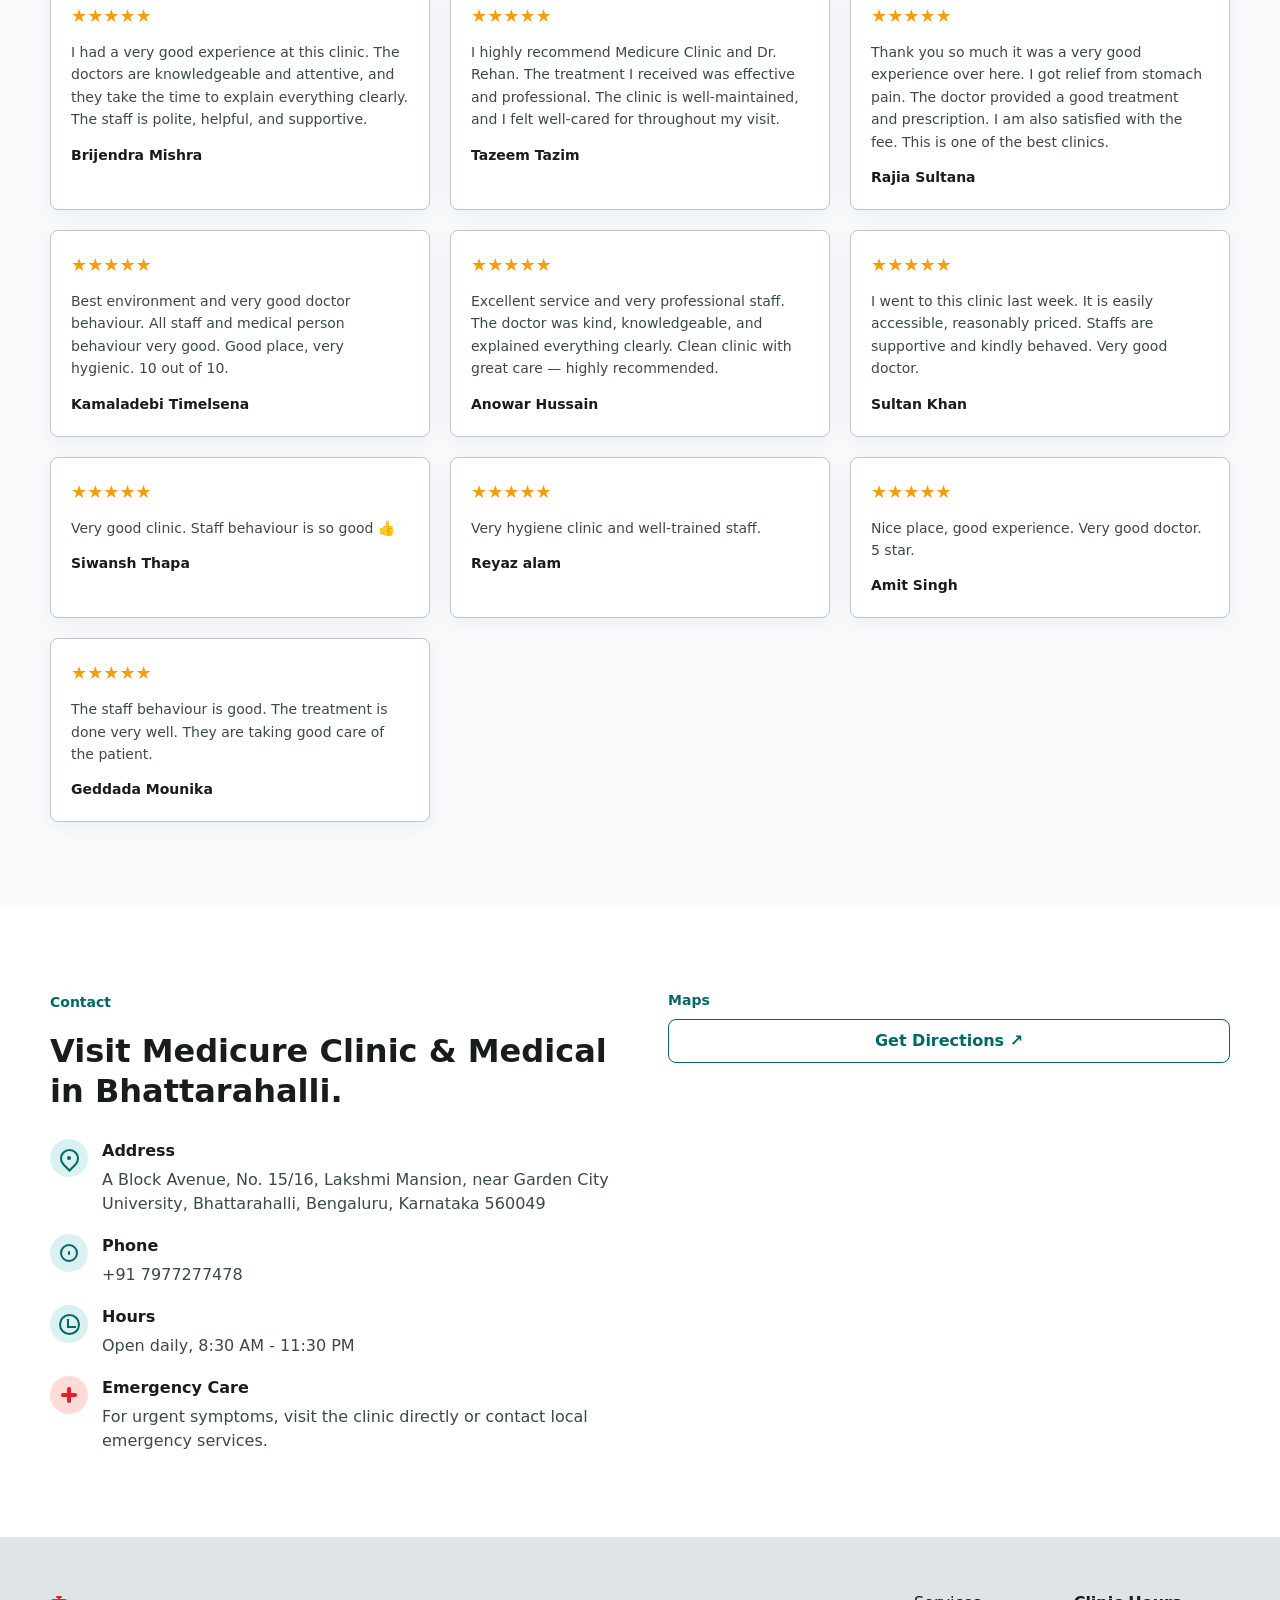
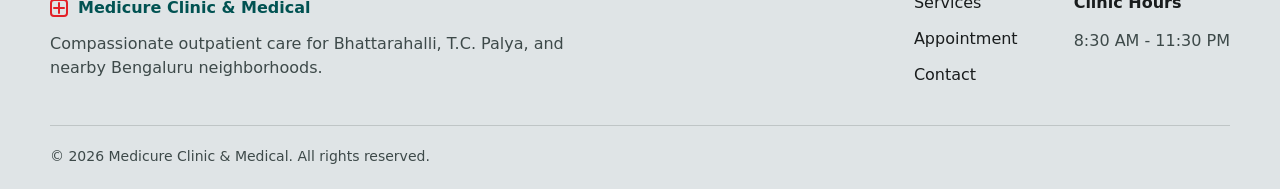
==== commit e26d3332: "Fix map section - add Maps heading and Get Directions button" ====
--- a/index.html
+++ b/index.html
@@ -401,14 +401,15 @@
                 </div>
               </article>
             </div>
+          </div>
+          <div class="map-container">
+            <p class="section-kicker">Maps</p>
             <a
-              class="map-link"
+              class="button button-secondary map-direction-btn"
               href="https://www.google.com/maps/dir//Medicure+Clinic+%26+Medical,+A,+block+Avenue,+No+15%2F16+Lakshmi+mansion,+near+GARDEN+CITY+UNIVERSITY,+Bhattarahalli,+Bengaluru,+Karnataka+560049/@13.0066826,77.7108679,15z/data=!4m8!4m7!1m0!1m5!1m1!1s0x3bae1110c1aab43f:0xd68bac86f4b4e414!2m2!1d77.7061699!2d13.0234782?entry=ttu&g_ep=EgoyMDI2MDUwNi4wIKXMDSoASAFQAw%3D%3D"
               target="_blank"
               rel="noreferrer"
-            >Open map</a>
-          </div>
-          <div class="map-container">
+            >Get Directions ↗</a>
             <iframe 
               src="https://www.google.com/maps/embed?pb=!1m18!1m12!1m3!1d3888.8!2d77.7061699!3d13.0234782!2m3!1f0!2f0!3f0!3m2!1i1024!2i768!4f13.1!3m3!1m2!1s0x3bae1110c1aab43f%3A0xd68bac86f4b4e414!2sMedicure%20Clinic%20%26%20Medical!5e0!3m2!1sen!2sin!4v1700000000000!5m2!1sen!2sin"
               width="100%" 
--- a/styles.css
+++ b/styles.css
@@ -968,13 +968,14 @@
 }
 
 .map-container {
-  height: 350px;
-  border-radius: var(--radius);
-  overflow: hidden;
+  display: flex;
+  flex-direction: column;
+  min-height: 400px;
 }
 
 .map-container iframe {
-  min-height: 350px;
+  flex: 1;
+  min-height: 320px;
 }
 
 .contact-list {
@@ -1081,6 +1082,22 @@
   margin-top: 26px;
   color: var(--primary);
   font-weight: 800;
+}
+
+.map-direction-btn {
+  margin-bottom: 16px;
+  display: inline-flex;
+  align-items: center;
+  gap: 6px;
+}
+
+.map-container .section-kicker {
+  margin-bottom: 8px;
+}
+
+.map-container iframe {
+  border-radius: var(--radius);
+  margin-top: 8px;
 }
 
 .appointment-form {
